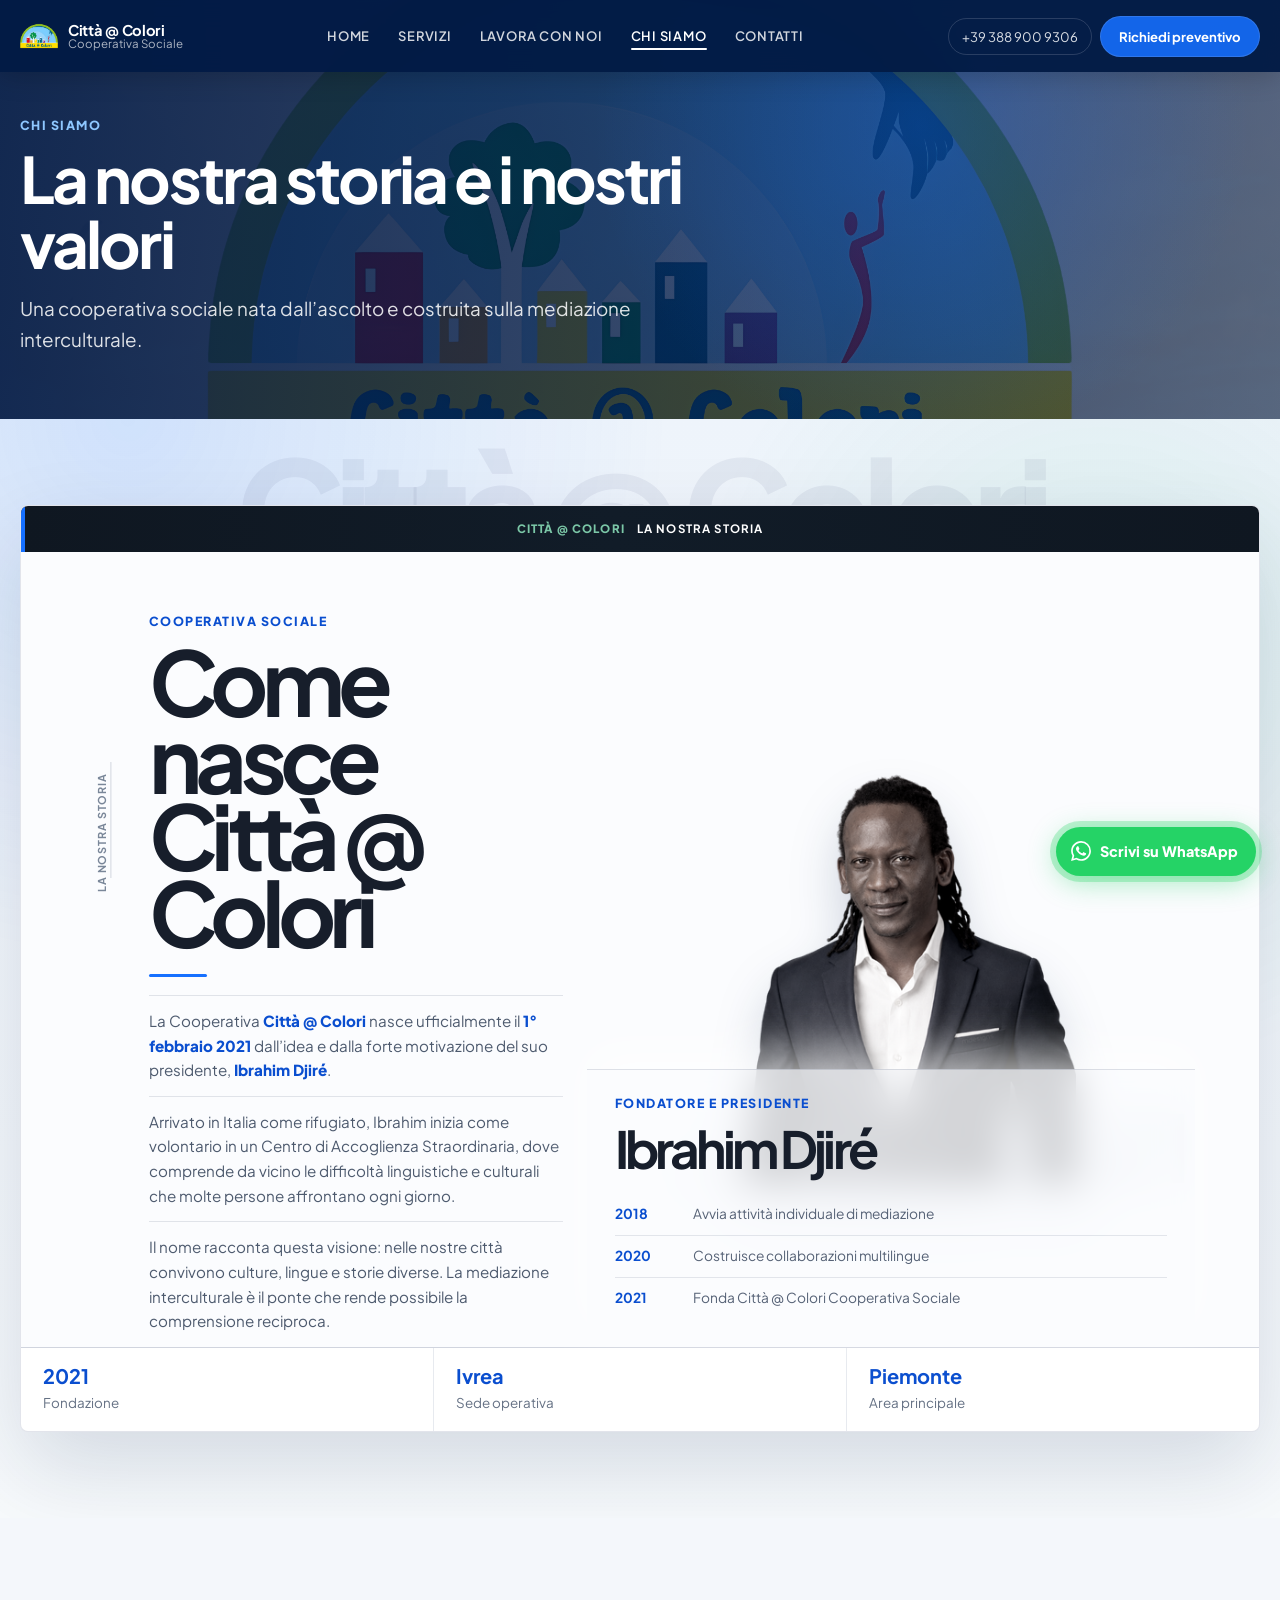
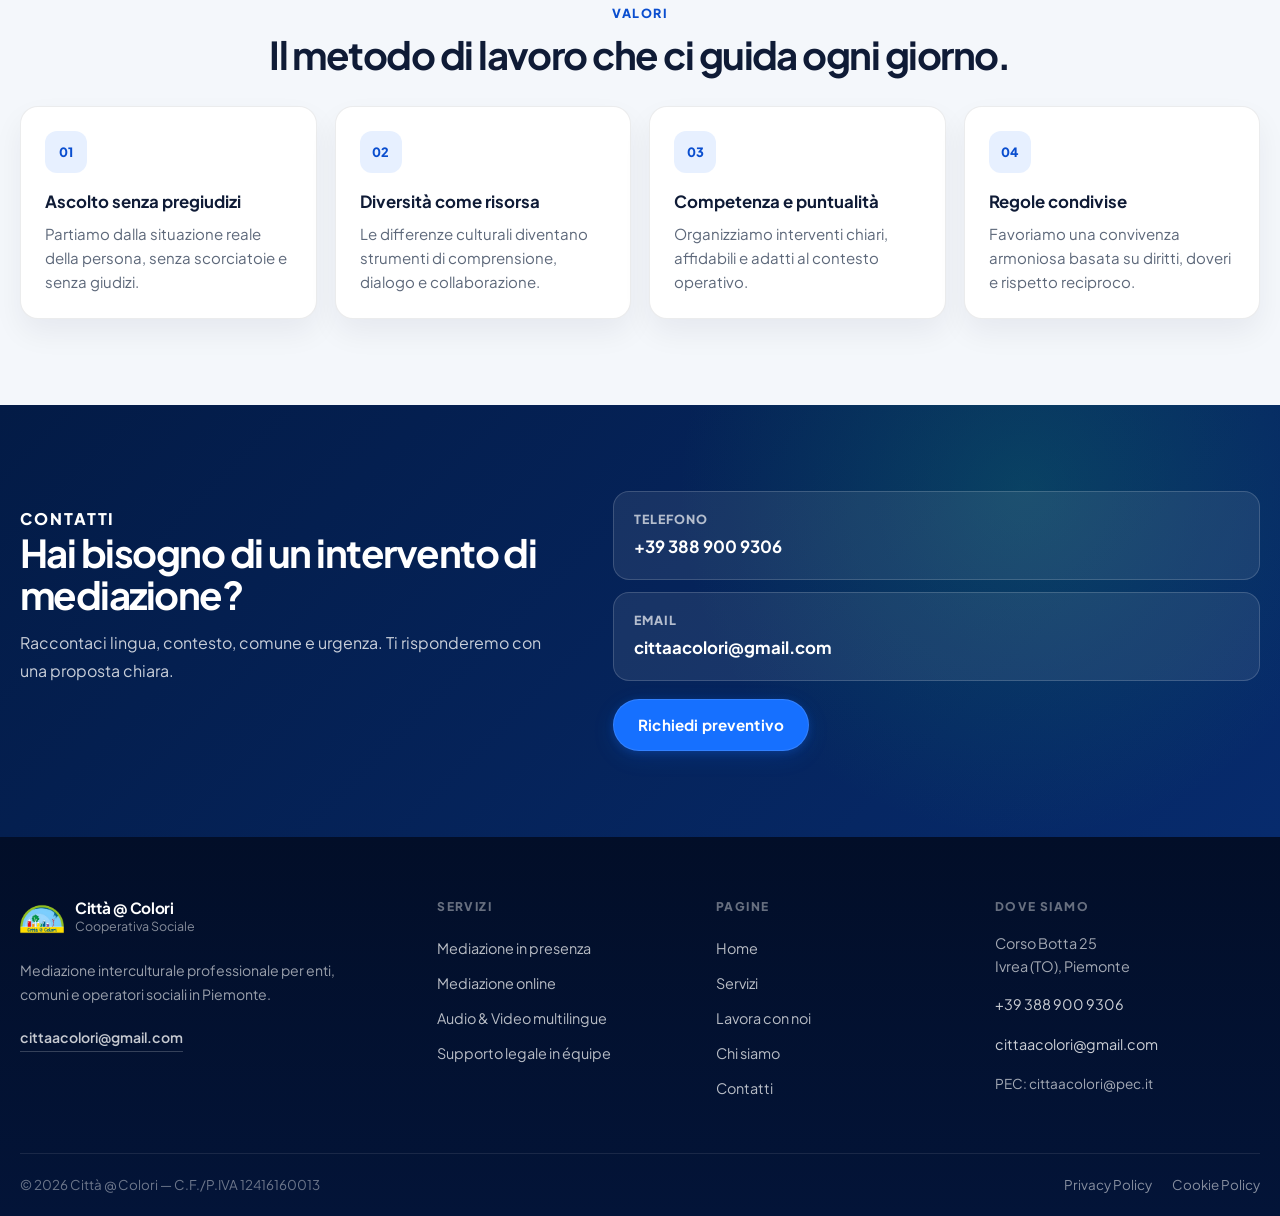
==== chi-siamo.html @ ec25d1a4 "Refactor code structure for improved readability and maintainability" ====
<!doctype html>
<html lang="it">

<head>
  <meta charset="utf-8" />
  <meta name="viewport" content="width=device-width, initial-scale=1" />
  <title>Chi siamo | Città @ Colori Cooperativa Sociale</title>
  <meta name="description" content="Scopri Città @ Colori Cooperativa Sociale: storia, valori, fondatore e mediazione interculturale per enti, operatori e comunità in Piemonte." />
  <link rel="canonical" href="https://cittaacolori.com/chi-siamo.html" />
  <link rel="icon" type="image/jpeg" href="assets/img/logo.jpg" />

  <meta property="og:type" content="website" />
  <meta property="og:url" content="https://cittaacolori.com/chi-siamo.html" />
  <meta property="og:title" content="Chi siamo | Città @ Colori Cooperativa Sociale" />
  <meta property="og:description" content="La storia, i valori e il metodo di Città @ Colori: cooperativa sociale specializzata in mediazione interculturale." />
  <meta property="og:image" content="https://cittaacolori.com/assets/img/hero.jpg" />
  <meta property="og:locale" content="it_IT" />
  <meta property="og:site_name" content="Città @ Colori Cooperativa Sociale" />

  <link rel="stylesheet" href="styles.css" />
  <link rel="stylesheet" href="navbar.css" />

  <script type="application/ld+json">
  {
    "@context": "https://schema.org",
    "@type": "AboutPage",
    "name": "Chi siamo | Città @ Colori Cooperativa Sociale",
    "description": "Storia, valori e contatti di Città @ Colori Cooperativa Sociale",
    "url": "https://cittaacolori.com/chi-siamo.html",
    "mainEntity": {
      "@type": "Organization",
      "name": "Città @ Colori Cooperativa Sociale",
      "foundingDate": "2021-02-01",
      "founder": {"@type": "Person", "name": "Ibrahim Djiré"},
      "description": "Cooperativa sociale specializzata in mediazione interculturale a Ivrea e in Piemonte.",
      "taxID": "12416160013",
      "email": ["cittaacolori@gmail.com", "cittaacolori@pec.it"],
      "telephone": ["+393889009306", "+393278582999"],
      "url": "https://cittaacolori.com/",
      "address": {
        "@type": "PostalAddress",
        "streetAddress": "Corso Botta 25",
        "postalCode": "10015",
        "addressLocality": "Ivrea",
        "addressRegion": "TO",
        "addressCountry": "IT"
      }
    }
  }
  </script>
</head>

<body>
  <div id="scrollProgress" aria-hidden="true"></div>

  <header class="chiHero">
    <div class="chiHero-media" aria-hidden="true"></div>
    <div class="chiHero-overlay" aria-hidden="true"></div>
    <div class="site-shell">
      <div class="chiHero-content">
        <p class="chiKicker">Chi siamo</p>
        <h1>La nostra storia e i nostri valori</h1>
        <p>Una cooperativa sociale nata dall’ascolto e costruita sulla mediazione interculturale.</p>
      </div>
    </div>
  </header>

  <main class="chiMain">
    <section class="chiPortfolioStory" aria-labelledby="story-title">
      <div class="site-shell">
        <div class="chiPortfolioFrame">
          <div class="chiPortfolioTop" aria-hidden="true">
            <span>Città @ Colori</span>
            <strong>La nostra storia</strong>
          </div>

          <div class="chiPortfolioGrid">
            <div class="chiPortfolioCopy">
              <p class="chiVerticalLabel">La nostra storia</p>
              <p class="chiKicker">Cooperativa sociale</p>
              <h2 id="story-title">Come nasce Città @ Colori</h2>
              <div class="chiPortfolioRule"></div>
              <p>
                La Cooperativa <strong>Città @ Colori</strong> nasce ufficialmente il
                <strong>1° febbraio 2021</strong> dall’idea e dalla forte motivazione del suo
                presidente, <strong>Ibrahim Djiré</strong>.
              </p>
              <p>
                Arrivato in Italia come rifugiato, Ibrahim inizia come volontario in un Centro di
                Accoglienza Straordinaria, dove comprende da vicino le difficoltà linguistiche e
                culturali che molte persone affrontano ogni giorno.
              </p>
              <p>
                Il nome racconta questa visione: nelle nostre città convivono culture, lingue e storie
                diverse. La mediazione interculturale è il ponte che rende possibile la comprensione
                reciproca.
              </p>
            </div>

            <div class="chiPortfolioFounder">
              <div class="chiPortfolioPortrait">
                <img src="assets/img/me.png" alt="Ritratto di Ibrahim Djiré, fondatore e presidente di Città @ Colori" loading="lazy" />
                <span aria-hidden="true">2021</span>
              </div>
              <div class="chiPortfolioBio">
                <p class="chiKicker">Fondatore e presidente</p>
                <h3>Ibrahim Djiré</h3>
                <ul aria-label="Tappe principali">
                  <li><strong>2018</strong><span>Avvia attività individuale di mediazione</span></li>
                  <li><strong>2020</strong><span>Costruisce collaborazioni multilingue</span></li>
                  <li><strong>2021</strong><span>Fonda Città @ Colori Cooperativa Sociale</span></li>
                </ul>
              </div>
            </div>
          </div>

          <div class="chiPortfolioStats" aria-label="Dati principali">
            <div><strong>2021</strong><span>Fondazione</span></div>
            <div><strong>Ivrea</strong><span>Sede operativa</span></div>
            <div><strong>Piemonte</strong><span>Area principale</span></div>
          </div>
        </div>
      </div>
    </section>

    <section class="chiSection chiValuesSection" aria-labelledby="values-title">
      <div class="site-shell">
        <div class="chiSectionHead chiSectionHead-center">
          <p class="chiKicker">Valori</p>
          <h2 id="values-title">Il metodo di lavoro che ci guida ogni giorno.</h2>
        </div>

        <div class="chiValuesGrid">
          <article class="chiValueCard">
            <span class="chiValueIcon" aria-hidden="true">01</span>
            <h3>Ascolto senza pregiudizi</h3>
            <p>Partiamo dalla situazione reale della persona, senza scorciatoie e senza giudizi.</p>
          </article>
          <article class="chiValueCard">
            <span class="chiValueIcon" aria-hidden="true">02</span>
            <h3>Diversità come risorsa</h3>
            <p>Le differenze culturali diventano strumenti di comprensione, dialogo e collaborazione.</p>
          </article>
          <article class="chiValueCard">
            <span class="chiValueIcon" aria-hidden="true">03</span>
            <h3>Competenza e puntualità</h3>
            <p>Organizziamo interventi chiari, affidabili e adatti al contesto operativo.</p>
          </article>
          <article class="chiValueCard">
            <span class="chiValueIcon" aria-hidden="true">04</span>
            <h3>Regole condivise</h3>
            <p>Favoriamo una convivenza armoniosa basata su diritti, doveri e rispetto reciproco.</p>
          </article>
        </div>
      </div>
    </section>

    <section class="chiSection chiContactSection" aria-labelledby="contact-title">
      <div class="site-shell">
        <div class="chiContactGrid">
          <div>
            <p class="chiKicker">Contatti</p>
            <h2 id="contact-title">Hai bisogno di un intervento di mediazione?</h2>
            <p>Raccontaci lingua, contesto, comune e urgenza. Ti risponderemo con una proposta chiara.</p>
          </div>
          <div class="chiContactCards">
            <a href="tel:+393889009306" class="chiContactCard">
              <span>Telefono</span>
              <strong>+39 388 900 9306</strong>
            </a>
            <a href="mailto:cittaacolori@gmail.com" class="chiContactCard">
              <span>Email</span>
              <strong>cittaacolori@gmail.com</strong>
            </a>
            <a href="contatti.html" class="btnBlue chiContactCta">Richiedi preventivo</a>
          </div>
        </div>
      </div>
    </section>
  </main>

  <div class="waFloat">
    <div class="waFloat-ring" aria-hidden="true"></div>
    <a class="waFloat-btn" target="_blank" rel="noopener"
      href="https://wa.me/393889009306?text=Ciao%20Citt%C3%A0%20%40%20Colori%2C%20vorrei%20un%20preventivo."
      aria-label="Contattaci su WhatsApp">
      <svg viewBox="0 0 24 24" xmlns="http://www.w3.org/2000/svg" aria-hidden="true"><path d="M17.472 14.382c-.297-.149-1.758-.867-2.03-.967-.273-.099-.471-.148-.67.15-.197.297-.767.966-.94 1.164-.173.199-.347.223-.644.075-.297-.15-1.255-.463-2.39-1.475-.883-.788-1.48-1.761-1.653-2.059-.173-.297-.018-.458.13-.606.134-.133.298-.347.446-.52.149-.174.198-.298.298-.497.099-.198.05-.371-.025-.52-.075-.149-.669-1.612-.916-2.207-.242-.579-.487-.5-.669-.51-.173-.008-.371-.01-.57-.01-.198 0-.52.074-.792.372-.272.297-1.04 1.016-1.04 2.479 0 1.462 1.065 2.875 1.213 3.074.149.198 2.096 3.2 5.077 4.487.709.306 1.262.489 1.694.625.712.227 1.36.195 1.871.118.571-.085 1.758-.719 2.006-1.413.248-.694.248-1.289.173-1.413-.074-.124-.272-.198-.57-.347m-5.421 7.403h-.004a9.87 9.87 0 01-5.031-1.378l-.361-.214-3.741.982.998-3.648-.235-.374a9.86 9.86 0 01-1.51-5.26c.001-5.45 4.436-9.884 9.888-9.884 2.64 0 5.122 1.03 6.988 2.898a9.825 9.825 0 012.893 6.994c-.003 5.45-4.437 9.884-9.885 9.884m8.413-18.297A11.815 11.815 0 0012.05 0C5.495 0 .16 5.335.157 11.892c0 2.096.547 4.142 1.588 5.945L.057 24l6.305-1.654a11.882 11.882 0 005.683 1.448h.005c6.554 0 11.89-5.335 11.893-11.893a11.821 11.821 0 00-3.48-8.413z"/></svg>
      <span>Scrivi su WhatsApp</span>
    </a>
  </div>

  <footer class="siteFooter">
    <div class="site-shell">
      <div class="footerTop">
        <div class="ftCol-brand">
          <a class="ftLogo" href="index.html">
            <img src="assets/img/logo.jpg" alt="Logo Città @ Colori Cooperativa Sociale">
            <div class="ftLogo-text"><strong>Città @ Colori</strong><span>Cooperativa Sociale</span></div>
          </a>
          <p class="ftDesc">Mediazione interculturale professionale per enti, comuni e operatori sociali in Piemonte.</p>
          <a class="ftEmailLink" href="mailto:cittaacolori@gmail.com">cittaacolori@gmail.com</a>
        </div>
        <div>
          <p class="ftTitle">Servizi</p>
          <nav class="ftNav">
            <a href="servizi.html#presenza">Mediazione in presenza</a>
            <a href="servizi.html#online">Mediazione online</a>
            <a href="servizi.html#media">Audio &amp; Video multilingue</a>
            <a href="servizi.html#equipe">Supporto legale in équipe</a>
          </nav>
        </div>
        <div>
          <p class="ftTitle">Pagine</p>
          <nav class="ftNav">
            <a href="index.html">Home</a>
            <a href="servizi.html">Servizi</a>
            <a href="lavora-con-noi.html">Lavora con noi</a>
            <a href="chi-siamo.html">Chi siamo</a>
            <a href="contatti.html">Contatti</a>
          </nav>
        </div>
        <div>
          <p class="ftTitle">Dove siamo</p>
          <address class="ftAddress">
            <div class="ftAddressLine"><span>Corso Botta 25<br>Ivrea (TO), Piemonte</span></div>
            <div class="ftAddressLine"><a href="tel:+393889009306">+39 388 900 9306</a></div>
            <div class="ftAddressLine"><a href="mailto:cittaacolori@gmail.com">cittaacolori@gmail.com</a></div>
            <div class="ftAddressLine"><a href="mailto:cittaacolori@pec.it" class="ftPecLink">PEC: cittaacolori@pec.it</a></div>
          </address>
        </div>
      </div>
      <div class="footerDivider"></div>
      <div class="footerBottom2">
        <span>© <span id="yearChi"></span> Città @ Colori — C.F./P.IVA 12416160013</span>
        <div class="ftBottomLinks"><a href="privacy.html">Privacy Policy</a><a href="cookie.html">Cookie Policy</a></div>
      </div>
    </div>
  </footer>

  <script src="navbar.js"></script>
  <script src="app.js" defer></script>
  <script>
    document.getElementById('yearChi').textContent = new Date().getFullYear();
  </script>
</body>

</html>
---- styles.css ----
/* Google Font — Plus Jakarta Sans */
@import url('https://fonts.googleapis.com/css2?family=Plus+Jakarta+Sans:ital,wght@0,400;0,500;0,600;0,700;0,800;1,400&display=swap');
@import url('https://fonts.googleapis.com/css2?family=Sora:wght@400;500;600;700;800&display=swap');
@import url('https://fonts.googleapis.com/css2?family=Museo+Moderno:wght@700&display=swap');

/* ==========================
   Città @ Colori — Corporate Blue Style
   (index / servizi / contatti)
   ========================== */

*{box-sizing:border-box}
html,body{height:100%}
body{
  margin:0;
  font-family: 'Plus Jakarta Sans', Inter, ui-sans-serif, system-ui, -apple-system, "Segoe UI", Roboto, Helvetica, Arial, sans-serif;
  -webkit-font-smoothing:antialiased;
  -moz-osx-font-smoothing:grayscale;
  color:#1a2340;
  background:#f3f6fb;
  line-height:1.6;
}
img{display:block;max-width:100%}
a{text-decoration:none;color:inherit}

:root{
  --blue-900:#031b46;
  --blue-800:#072b6d;
  --blue-700:#0a4ecf;
  --blue-600:#1670ff;
  --line:rgba(255,255,255,.14);
  --line-dark:rgba(10,18,34,.08);
  --text-soft:rgba(255,255,255,.78);
  --muted:#5d687a;
  --card:#ffffff;
  --shadow:0 20px 50px rgba(8,25,56,.14);
  --radius:18px;
}

.site-shell{
  width:min(1240px, calc(100% - 36px));
  margin:0 auto;
}

/* ==========================
   Hero / Header
   ========================== */
.heroTop{
  position:relative;
  min-height:520px;
  color:#fff;
  background:
    linear-gradient(120deg, rgba(2, 75, 231, 0.151), rgba(3,26,79,.80)),
    url("assets/img/hero1.svg") center/cover no-repeat;
  overflow:hidden;
  padding-top:72px; /* reserve space for fixed navbar */
}
.heroTop-small{
  min-height:340px;
}

.heroTop-overlay{
  position:absolute;
  inset:0;
  background:
    radial-gradient(900px 400px at 10% 10%, rgba(22,112,255,.20), transparent 60%),
    linear-gradient(180deg, rgba(0,0,0,.14), rgba(0,0,0,.34));
  pointer-events:none;
}

.heroBrandUnderlay{
  position:absolute;
  bottom:-0.04em;
  left:50%;
  transform:translateX(-50%);
  z-index:1;
  white-space:nowrap;
  font-family:'Museo Moderno', sans-serif;
  font-weight:700;
  font-size:clamp(4rem, 11vw, 10.5rem);
  color:rgba(255,255,255,.13);
  letter-spacing:.02em;
  line-height:1;
  pointer-events:none;
  user-select:none;
  text-shadow:0 2px 24px rgba(0,0,0,.18), 0 0 60px rgba(22,112,255,.22);
}

.topline,
.mainNav,
.heroCenter{
  position:relative;
  z-index:2;
}

.topline{
  display:flex;
  align-items:center;
  justify-content:space-between;
  gap:12px;
  padding:16px 0 10px;
}

.brandline{
  display:flex;
  align-items:center;
  gap:10px;
}
.brandLogo{
  flex:0 0 auto;
  display:inline-flex;
  align-items:center;
}
.brandLogo img{
  height:40px;
  width:auto;
  display:block;
}

.brandText{
  display:flex;
  flex-direction:column;
  line-height:1.05;
}
.brandText strong{
  font-size:.95rem;
  letter-spacing:-.02em;
}
.brandText span{
  color:var(--text-soft);
  font-size:.78rem;
}

.topline-right{
  display:flex;
  align-items:center;
  gap:10px;
  flex-wrap:wrap;
}
.topline-right a{
  color:rgba(255,255,255,.92);
  font-size:.84rem;
  padding:7px 10px;
  border-radius:999px;
  border:1px solid rgba(255,255,255,.12);
  background:rgba(255,255,255,.04);
}
.topline-right a:hover{
  background:rgba(255,255,255,.08);
}

.mainNav{
  display:flex;
  align-items:center;
  gap:8px;
  padding:8px 0 0;
  border-top:1px solid rgba(255,255,255,.10);
  flex-wrap: wrap;
}
.mainNav a{
  padding:10px 14px;
  border-radius:4px;
  color:rgba(255,255,255,.80);
  font-weight:600;
  font-size:.86rem;
  text-transform:uppercase;
  letter-spacing:.04em;
  white-space: nowrap;
}
.mainNav a:hover{
  color:#fff;
  background:rgba(255,255,255,.06);
}
.mainNav a.active{
  color:#fff;
  border-bottom:2px solid #fff;
}

.heroCenter{
  text-align:center;
  padding:48px 0 92px; /* top reduced: heroTop already has 72px padding-top for navbar */
}
.heroCenter-small{
  padding:28px 0 54px;
}
.eyebrow{
  margin:0 0 10px;
  font-size:.78rem;
  letter-spacing:.18em;
  text-transform:uppercase;
  color:rgba(255,255,255,.78);
}
.heroCenter h1{
  margin:0;
  font-size:clamp(2rem,4.5vw,3.4rem);
  line-height:1.05;
  letter-spacing:-.03em;
  font-weight:850;
}
.heroSub{
  margin:12px auto 0;
  max-width:70ch;
  color:rgba(255,255,255,.84);
  line-height:1.5;
  font-size:.98rem;
}
.heroBtns{
  margin-top:18px;
  display:flex;
  justify-content:center;
  gap:10px;
  flex-wrap:wrap;
}

.btnWhite,
.btnGhost,
.btnBlue{
  display:inline-flex;
  align-items:center;
  justify-content:center;
  margin-top: 10px;
  border-radius:999px;
  padding:11px 16px;
  font-weight:800;
  font-size:.92rem;
  transition:.18s ease;
  border:1px solid transparent;
  cursor:pointer;
}
.btnWhite{
  background:#fff;
  color:#09214f;
}
.btnWhite:hover{ transform:translateY(-1px); }

.btnGhost{
  background:rgba(255,255,255,.06);
  border-color:rgba(255,255,255,.16);
  color:#fff;
}
.btnGhost:hover{
  background:rgba(255,255,255,.10);
  transform:translateY(-1px);
}

.btnBlue{
  background:var(--blue-600);
  color:#fff;
  border:1px solid rgba(255,255,255,.12);
}
.btnBlue:hover{
  background:#0f63ea;
  transform:translateY(-1px);
}

/* ==========================
   Floating service tabs
   ========================== */
.floatingServicesWrap{
  margin-top:-42px;
  position:relative;
  z-index:5;
}
.floatingServices{
  background:#fff;
  border-radius:18px;
  box-shadow:var(--shadow);
  display:grid;
  grid-template-columns:repeat(4,1fr);
  overflow:hidden;
  border:1px solid var(--line-dark);
}
.fsItem{
  padding:20px 14px;
  display:flex;
  flex-direction:column;
  gap:6px;
  align-items:center;
  justify-content:center;
  text-align:center;
  border-right:1px solid rgba(10,18,34,.06);
  min-height:96px;
  transition:background .22s ease;
}
.fsItem:last-child{border-right:none}
.fsItem .fsIcon{
  width:40px;
  height:40px;
  display:inline-flex;
  align-items:center;
  justify-content:center;
  perspective:180px;
}
.fsIconImg{
  width:100%;
  height:100%;
  object-fit:contain;
  transition:transform .75s cubic-bezier(.34,1.2,.64,1);
}
.fsItem strong{
  font-size:.86rem;
  font-weight:700;
  color:#0f1b36;
  display:block;
  transition:transform .26s cubic-bezier(.34,1.56,.64,1), color .22s ease;
}
.fsItem small{
  color:var(--muted);
  font-size:.76rem;
  display:block;
  transition:transform .26s cubic-bezier(.34,1.56,.64,1), color .22s ease;
}
.fsItem:hover{
  background:#f0f6ff;
}
.fsItem:hover .fsIconImg{
  transform:rotateY(360deg);
}
.fsItem:hover strong{
  transform:translateY(-3px);
  color:#1670ff;
}
.fsItem:hover small{
  transform:translateY(-2px);
  color:#5593ff;
}

/* --- Sequential call animation (home page icons) --- */
/* Timeline inside a 5.5 s cycle (linear global, per-step easing via anim-timing-fn):
   up:   icon 1→2→3→4 staggered every 4 %  (~0.22 s)
   hold: all icons stay up
   down: icon 4→3→2→1 staggered every 4 %  (reverse)
   rest: ~48 % of cycle before repeat        */
@keyframes fsFloat1{
  0%   {transform:translateY(0)}
  5%   {transform:translateY(0);animation-timing-function:cubic-bezier(.25,.8,.35,1.05)}
  12%  {transform:translateY(-7px)}
  45%  {transform:translateY(-7px);animation-timing-function:cubic-bezier(.65,0,.35,1)}
  52%  {transform:translateY(0)}
  100% {transform:translateY(0)}
}
@keyframes fsFloat2{
  0%   {transform:translateY(0)}
  9%   {transform:translateY(0);animation-timing-function:cubic-bezier(.25,.8,.35,1.05)}
  16%  {transform:translateY(-7px)}
  41%  {transform:translateY(-7px);animation-timing-function:cubic-bezier(.65,0,.35,1)}
  48%  {transform:translateY(0)}
  100% {transform:translateY(0)}
}
@keyframes fsFloat3{
  0%   {transform:translateY(0)}
  13%  {transform:translateY(0);animation-timing-function:cubic-bezier(.25,.8,.35,1.05)}
  20%  {transform:translateY(-7px)}
  37%  {transform:translateY(-7px);animation-timing-function:cubic-bezier(.65,0,.35,1)}
  44%  {transform:translateY(0)}
  100% {transform:translateY(0)}
}
@keyframes fsFloat4{
  0%   {transform:translateY(0)}
  17%  {transform:translateY(0);animation-timing-function:cubic-bezier(.25,.8,.35,1.05)}
  24%  {transform:translateY(-7px)}
  33%  {transform:translateY(-7px);animation-timing-function:cubic-bezier(.65,0,.35,1)}
  40%  {transform:translateY(0)}
  100% {transform:translateY(0)}
}
.floatingServicesWrap .fsItem:nth-child(1) .fsIcon{animation:fsFloat1 5.5s linear 2s infinite}
.floatingServicesWrap .fsItem:nth-child(2) .fsIcon{animation:fsFloat2 5.5s linear 2s infinite}
.floatingServicesWrap .fsItem:nth-child(3) .fsIcon{animation:fsFloat3 5.5s linear 2s infinite}
.floatingServicesWrap .fsItem:nth-child(4) .fsIcon{animation:fsFloat4 5.5s linear 2s infinite}
/* pause call animation while user is hovering that tab */
.floatingServicesWrap .fsItem:hover .fsIcon{animation-play-state:paused}

/* ==========================
   Sections
   ========================== */
.section{
  padding:62px 0;
}
.section-light{ background:#fff; }
.section-soft{ background:#eef2f8; }
.section-dark{
  background:
    radial-gradient(700px 320px at 85% 50%, rgba(255,255,255,.05), transparent 70%),
    linear-gradient(180deg, #03235f, #031c4e);
  color:#fff;
}

.sectionHead h2{
  margin:0;
  font-size:clamp(1.5rem,2.4vw,2.1rem);
  line-height:1.1;
  letter-spacing:-.03em;
}
.sectionHead.center{
  text-align:center;
}
.sectionEyebrow{
  margin:0 0 8px;
  color:#1e5fd1;
  font-size:.82rem;
  font-weight:800;
  letter-spacing:.08em;
  text-transform:uppercase;
}

/* ==========================
   Why Choose Us
   ========================== */
.whyGrid{
  display:grid;
  grid-template-columns: .95fr 1.05fr;
  gap:26px;
  align-items:center;
  margin-top:22px;
}
.whyImageCard{
  background:#fff;
  border-radius:10px;
  padding:10px;
  box-shadow:var(--shadow);
  border:1px solid var(--line-dark);
}
.whyImageCard img{
  border-radius:6px;
  width:100%;
  height:320px;
  object-fit:cover;
}
.whyText p{
  margin:0 0 12px;
  color:#4d5a70;
  line-height:1.55;
}
.whyPoints{
  display:grid;
  grid-template-columns:1fr;
  gap:10px;
  margin-top:8px;
}
.whyPoint{
  border:1px solid var(--line-dark);
  background:#fbfcff;
  border-radius:10px;
  padding:10px 12px;
}
.whyPoint strong{
  display:block;
  color:#10203b;
}
.whyPoint span{
  color:#5c677a;
  font-size:.9rem;
}

/* ==========================
   Feature Row
   ========================== */
.featureRow{
  display:grid;
  grid-template-columns:1.1fr .95fr .95fr;
  gap:14px;
  align-items:stretch;
}
.featureLead{
  background:#fff;
  border-radius:12px;
  border:1px solid var(--line-dark);
  box-shadow:var(--shadow);
  padding:18px;
}
.featureLead h3{
  margin:0 0 10px;
  font-size:1.35rem;
  letter-spacing:-.03em;
}
.featureLead p{
  margin:0 0 12px;
  color:#58667d;
  line-height:1.5;
}

.miniFeature{
  background:#fff;
  border-radius:12px;
  border:1px solid var(--line-dark);
  box-shadow:var(--shadow);
  overflow:hidden;
  display:flex;
  flex-direction:column;
}
.miniFeature img{
  height:170px;
  width:100%;
  object-fit:cover;
}
.miniFeature div{
  padding:12px;
}
.miniFeature strong{
  display:block;
  color:#10203b;
}
.miniFeature span{
  color:#607089;
  font-size:.9rem;
}
.miniFeature:hover img{
  transform:scale(1.03);
  transition:transform .22s ease;
}

/* ==========================
   Dark Services
   ========================== */
.darkHead{
  text-align:center;
  margin-bottom:20px;
}
.darkHead h2{
  margin:0;
  font-size:clamp(1.5rem,2.6vw,2.2rem);
  letter-spacing:-.03em;
}
.darkHead p{
  margin:8px auto 0;
  color:rgba(255,255,255,.75);
  max-width:64ch;
}

.darkServiceGrid{
  display:grid;
  grid-template-columns:repeat(3,1fr);
  gap:14px;
}
.darkServiceCard{
  border:1px solid rgba(255,255,255,.14);
  background:rgba(255,255,255,.03);
  border-radius:10px;
  padding:14px;
  min-height:150px;
}
.darkServiceCard.active{
  background:rgba(22,112,255,.18);
  border-color:rgba(68,151,255,.45);
}
.dIcon{
  display:inline-flex;
  width:34px;
  height:34px;
  align-items:center;
  justify-content:center;
  border-radius:8px;
  background:rgba(255,255,255,.07);
  margin-bottom:8px;
}
.darkServiceCard h4{
  margin:0 0 6px;
  font-size:1rem;
  letter-spacing:-.02em;
}
.darkServiceCard p{
  margin:0;
  color:rgba(255,255,255,.74);
  line-height:1.45;
  font-size:.92rem;
}

/* ==========================
   Footer Corporate
   ========================== */
.footerCorporate{
  margin-top:0;
  background:#02153a;
  color:#fff;
}
.footerCorporate-grid{
  display:grid;
  grid-template-columns:1.3fr .9fr .9fr .9fr;
  gap:20px;
  padding:44px 0 30px;
}
.fcol h4{
  margin:0 0 12px;
  font-size:.95rem;
}
.fcol a{
  display:block;
  color:rgba(255,255,255,.78);
  padding:6px 0;
  font-size:.92rem;
}
.fcol a:hover{ color:#fff; text-decoration:underline; }
.fcol p{
  margin:10px 0 0;
  color:rgba(255,255,255,.74);
  line-height:1.5;
}
.fmuted{
  display:block;
  color:rgba(255,255,255,.62);
  margin-top:8px;
  font-size:.9rem;
}
.footerBrand .brandLogo{
  width:72px;height:72px;
}
.footerBtn{
  margin-top:4px;
  width:max-content;
}

.footerBottom{
  border-top:1px solid rgba(255,255,255,.10);
}
.footerBottom-inner{
  min-height:54px;
  display:flex;
  align-items:center;
  justify-content:space-between;
  gap:12px;
  color:rgba(255,255,255,.68);
  font-size:.9rem;
}
.footerBottom-links{
  display:flex;
  gap:14px;
}
.footerBottom-links a{
  color:rgba(255,255,255,.74);
}
.footerBottom-links a:hover{ color:#fff; }

/* ==========================
   Servizi page visual cards
   ========================== */
.servicePageTop{
  margin-top:26px;
  margin-bottom:34px;
}
.serviceCardsGrid{
  display:grid;
  grid-template-columns:1fr 1fr;
  gap:16px;
}

.serviceCardVisual{
  background:#fff;
  border:1px solid var(--line-dark);
  border-radius:14px;
  overflow:hidden;
  box-shadow:var(--shadow);
  display:flex;
  flex-direction:column;
}
.serviceCardVisual-wide{
  grid-column:1 / -1;
  display:grid;
  grid-template-columns: .95fr 1.05fr;
}

.serviceCardVisual-img{
  position:relative;
  min-height:220px;
}
.serviceCardVisual-img img{
  width:100%;
  height:100%;
  object-fit:cover;
}
.badge{
  position:absolute;
  top:12px;
  left:12px;
  background:rgba(3,27,70,.78);
  color:#fff;
  border:1px solid rgba(255,255,255,.15);
  padding:7px 10px;
  border-radius:999px;
  font-size:.8rem;
  font-weight:700;
}
.serviceCardVisual-body{
  padding:16px;
}
.serviceCardVisual-body h2{
  margin:0 0 8px;
  font-size:1.2rem;
  letter-spacing:-.02em;
}
.serviceCardVisual-body p{
  margin:0 0 10px;
  color:#5a687f;
  line-height:1.5;
}
.serviceCardVisual-body ul{
  margin:0;
  padding-left:18px;
  color:#56647b;
}
.serviceCardVisual-body li{ margin:5px 0; }

.priceBox{
  margin:10px 0 12px;
  padding:10px 12px;
  border-radius:10px;
  background:#eef4ff;
  border:1px solid rgba(22,112,255,.15);
  color:#17376f;
}

/* ==========================
   Contatti page
   ========================== */
.contactLayout{
  display:grid;
  grid-template-columns:1.15fr .85fr;
  gap:16px;
  margin:26px 0 34px;
}
.contactCard{
  background:#fff;
  border:1px solid var(--line-dark);
  border-radius:14px;
  box-shadow:var(--shadow);
  padding:18px;
}
.contactHead h2{
  margin:0 0 6px;
  font-size:1.2rem;
  letter-spacing:-.02em;
}
.contactHead p{
  margin:0 0 14px;
  color:#5a687f;
  line-height:1.45;
}

.waForm{
  display:grid;
  gap:12px;
  
}
.waForm label{
  display:grid;
  gap:7px;
}
.waForm label span{
  font-weight:700;
  color:#23344f;
  font-size:.92rem;
}
.waRow{
  display:grid;
  grid-template-columns:1fr 1fr;
  gap:12px;
}
.waForm input,
.waForm select,
.waForm textarea{
  width:100%;
  border:1px solid rgba(12,25,52,.10);
  border-radius:10px;
  background:#fff;
  padding:12px 12px;
  outline:none;
  font:inherit;
  color:#10203b;
}
.waForm input:focus,
.waForm select:focus,
.waForm textarea:focus{
  border-color:rgba(22,112,255,.30);
  box-shadow:0 0 0 4px rgba(22,112,255,.10);
}
.waActions{
  display:flex;
  align-items:center;
  justify-content:space-between;
  gap:12px;
  flex-wrap:wrap;
}
.waActions small{
  color:#607089;
}

.contactSide{
  display:flex;
  flex-direction:column;
  gap:14px;
}
.sideBox{
  background:#fff;
  border:1px solid var(--line-dark);
  border-radius:14px;
  box-shadow:var(--shadow);
  padding:14px;
}
.sideBox1{
  
  border-radius:14px;
  box-shadow:var(--shadow);
  
}
.sideBox h3{
  margin:0 0 10px;
  font-size:1rem;
  letter-spacing:-.02em;
}
.sideBox p{
  margin:6px 0 0;
  color:#5d6c83;
}
.sideLine{
  display:flex;
  justify-content:space-between;
  gap:10px;
  padding:9px 0;
  border-top:1px solid rgba(12,25,52,.06);
}
.sideLine:first-of-type{ border-top:none; padding-top:0; }
.sideLine span{ color:#607089; }
.sideLine strong{ color:#10203b; }

.sideBox.dark{
  background:linear-gradient(180deg, #08265f, #041a43);
  color:#fff;
  border-color:rgba(255,255,255,.10);
}
.sideBox.dark p{ color:rgba(255,255,255,.74); }
.bigPrice{
  font-size:1.55rem;
  font-weight:900;
  letter-spacing:-.03em;
  margin:4px 0 2px;
}

/* ==========================
   Responsive
   ========================== */
@media (max-width: 1100px){
  .featureRow{
    grid-template-columns:1fr;
  }
  .darkServiceGrid{
    grid-template-columns:1fr 1fr;
  }
  .contactLayout{
    grid-template-columns:1fr;
  }
}

@media (max-width: 900px){
  .floatingServices{
    grid-template-columns:1fr 1fr;
  }
  /* row dividers for 2-column layout */
  .fsItem:nth-child(1),
  .fsItem:nth-child(2){
    border-bottom:1px solid rgba(10,18,34,.06);
  }
  .fsItem:nth-child(2){border-right:none}
  .whyGrid{
    grid-template-columns:1fr;
  }
  .serviceCardsGrid{
    grid-template-columns:1fr;
  }
  .serviceCardVisual-wide{
    grid-column:auto;
    grid-template-columns:1fr;
  }
  .footerCorporate-grid{
    grid-template-columns:1fr 1fr;
  }
  .waRow{
    grid-template-columns:1fr;
  }
}

@media (max-width: 640px){
  .site-shell{
    width:min(1240px, calc(100% - 22px));
  }
  .heroTop{
    padding-top:60px; /* mobile navbar height */
  }
  .heroCenter{
    padding:32px 0 76px;
  }
  .heroTop-small .heroCenter{
    padding:20px 0 42px;
  }
  .floatingServices{
    grid-template-columns:1fr;
  }
  /* single-column: bottom dividers only */
  .fsItem{border-right:none;border-bottom:1px solid rgba(10,18,34,.06)}
  .fsItem:last-child{border-bottom:none}
  .darkServiceGrid{
    grid-template-columns:1fr;
  }
  .footerCorporate-grid{
    grid-template-columns:1fr;
  }
  .footerBottom-inner{
    flex-direction:column;
    align-items:flex-start;
    padding:10px 0;
  }
}

/* ==========================
   Preventivo card con bg image + glass effect
   ========================== */
.serviceQuoteSection{
  margin: 14px 0 36px;
}

.quoteHeroCard{
  position: relative;
  min-height: 360px;
  border-radius: 18px;
  overflow: hidden;
  border: 1px solid rgba(255,255,255,.10);
  box-shadow: 0 24px 60px rgba(8,25,56,.16);
  background: #0a1f4a;
}

.quoteHeroBg{
  position: absolute;
  inset: 0;
  width: 100%;
  height: 100%;
  object-fit: cover;
  object-position: center;
}

.quoteHeroOverlay{
  position: absolute;
  inset: 0;
  background:
    linear-gradient(115deg, rgba(3,27,70,.78) 0%, rgba(3,27,70,.52) 45%, rgba(3,27,70,.28) 100%),
    radial-gradient(700px 260px at 15% 20%, rgba(22,112,255,.24), transparent 70%);
}

/* Glass panel sopra l'immagine */
.quoteHeroGlass{
  position: relative;
  z-index: 2;
  width: min(620px, calc(100% - 28px));
  margin: 18px;
  margin-top: 50px;
  padding: 18px;
  border-radius: 16px;

  background: rgba(255,255,255,.10);
  border: 1px solid rgba(255,255,255,.18);

  backdrop-filter: blur(10px);
  -webkit-backdrop-filter: blur(10px);

  box-shadow:
    inset 0 1px 0 rgba(255,255,255,.18),
    0 16px 40px rgba(0,0,0,.22);

  color: #fff;
}

.quoteHeroKicker{
  margin: 0 0 8px;
  font-size: .82rem;
  font-weight: 800;
  letter-spacing: .08em;
  text-transform: uppercase;
  color: rgba(255,255,255,.86);
}

.quoteHeroGlass h2{
  margin: 0 0 10px;
  font-size: clamp(1.35rem, 2.4vw, 2rem);
  line-height: 1.08;
  letter-spacing: -.03em;
  color: #fff;
}

.quoteHeroGlass p{
  margin: 0;
  color: rgba(255,255,255,.84);
  line-height: 1.5;
}
.quoteHeroGlass p strong{
  color:#fff;
}

/* Meta pill */
.quoteHeroMeta{
  margin: 14px 0 14px;
  display: flex;
  flex-wrap: wrap;
  gap: 8px;
}
.quoteHeroMeta span{
  display:inline-flex;
  align-items:center;
  justify-content:center;
  padding: 8px 10px;
  border-radius: 999px;
  background: rgba(255,255,255,.10);
  border: 1px solid rgba(255,255,255,.16);
  color: rgba(255,255,255,.92);
  font-size: .84rem;
  font-weight: 700;
}

/* Buttons */
.quoteHeroActions{
  display:flex;
  gap:10px;
  flex-wrap: wrap;
}

/* bottone vetro chiaro */
.btnGlassLight{
  display:inline-flex;
  align-items:center;
  justify-content:center;
  border-radius:999px;
  padding:11px 16px;
  font-weight:800;
  font-size:.92rem;
  border:1px solid rgba(255,255,255,.22);
  background: rgba(255,255,255,.10);
  color:#fff;
  transition:.18s ease;
}
.btnGlassLight:hover{
  background: rgba(255,255,255,.16);
  transform: translateY(-1px);
}

/* Layout mobile */
@media (max-width: 700px){
  .quoteHeroCard{
    min-height: 420px;
  }

  .quoteHeroGlass{
    width: calc(100% - 20px);
    margin: 10px;
    padding: 14px;
  }

  .quoteHeroGlass h2{
    font-size: 1.35rem;
  }
}

/* ==========================
   Bottone email (predefinito)
   ========================== */
.btnEmail{
  display:inline-flex;
  align-items:center;
  justify-content:center;
  padding:11px 16px;
  border-radius:999px;
  border:1px solid rgba(255,255,255,.28);
  background: rgba(255,255,255,.18);
  color:#fff;
  font-weight:800;
  font-size:.92rem;
  line-height:1;
  text-decoration:none;
  white-space:nowrap;
  transition: background .18s ease, transform .18s ease;
}
.btnEmail:hover{
  background: rgba(255,255,255,.24);
  transform: translateY(-1px);
}

/* Versione bottone email su sfondo chiaro (pagina contatti semplice) */
.contactOnlyButtons .btnEmail{
  border:1px solid rgba(10,18,34,.12);
  background:#eef3fb;
  color:#0f1b36;
}
.contactOnlyButtons .btnEmail:hover{
  background:#e6edf9;
}

/* Se vuoi anche il bottone vetro chiaro leggibile su sfondo chiaro */
.contactOnlyButtons .btnGlassLight{
  border:1px solid rgba(10,18,34,.12);
  background:#f4f7fc;
  color:#0f1b36;
}
.contactOnlyButtons .btnGlassLight:hover{
  background:#eaf0fb;
}

/* ==========================
   Contatti: solo bottoni
   ========================== */
.contactOnlyButtons{
  margin: 26px 0 34px;
}

.contactOnlyCard{
  background:#fff;
  border:1px solid rgba(10,18,34,.08);
  border-radius:16px;
  box-shadow:0 20px 50px rgba(8,25,56,.10);
  padding:22px;
}

.contactOnlyCard h2{
  margin:0 0 10px;
  font-size: clamp(1.4rem, 2.2vw, 2rem);
  line-height:1.08;
  letter-spacing:-.03em;
  color:#0f1b36;
}

.contactOnlyCard p{
  margin:0;
  color:#5a687f;
  line-height:1.55;
  max-width: 70ch;
}

.contactOnlyButtonsRow{
  margin-top:16px;
  display:flex;
  gap:10px;
  flex-wrap:wrap;
  align-items:center;
}

.contactQuickInfo{
  margin-top:16px;
  display:grid;
  gap:8px;
  padding-top:14px;
  border-top:1px solid rgba(10,18,34,.08);
  color:#5a687f;
}
.contactQuickInfo a{
  color:#0f1b36;
  font-weight:600;
}
.contactQuickInfo a:hover{
  text-decoration:underline;
}

/* Mobile */
@media (max-width: 700px){
  .contactOnlyCard{
    padding:16px;
  }

  .contactOnlyButtonsRow{
    flex-direction:column;
    align-items:stretch;
  }

  .contactOnlyButtonsRow a{
    width:100%;
    justify-content:center;
  }
}

/* Bottoni sotto il form (WhatsApp + Email) */
.btnPreventivoTop{
  /* stile solo di questo bottone */
  background: #0953cc;
  margin-top: 0;
  margin-bottom: 15px;
  color: #fff;
  border-radius: 999px;
  padding: 12px 18px;
}

.btnPreventivoTop:hover{
  background: #1862d8;
}

.map {
  height: 400px;
  border-radius: 14px;
}

/* ==========================
   Campo prenotazione (Ora + Data) moderno
   ========================== */
.bookingField{
  display:grid;
  gap:7px;
}

.bookingSplit{
  display:grid;
  grid-template-columns: 0.9fr 1.1fr; /* sinistra ora, destra data */
  gap:10px;
  padding:10px;
  border-radius:14px;
  border:1px solid rgba(12,25,52,.10);
  background:#fff;
  box-shadow: inset 0 1px 0 rgba(255,255,255,.6);
}

.bookingPart{
  border:1px solid rgba(12,25,52,.08);
  background:#f8fbff;
  border-radius:12px;
  padding:10px;
  display:grid;
  gap:6px;
}

.bookingMiniLabel{
  font-size:.78rem;
  font-weight:700;
  color:#61708a;
  line-height:1;
}

.bookingPart input{
  width:100%;
  border:none !important;
  background:transparent !important;
  padding:4px 2px !important;
  outline:none;
  box-shadow:none !important;
  color:#10203b;
  font:inherit;
  font-weight:600;
}

/* Focus moderno sul blocco unico */
.bookingSplit:focus-within{
  border-color: rgba(22,112,255,.30);
  box-shadow: 0 0 0 4px rgba(22,112,255,.10);
}

.bookingPart input::-webkit-calendar-picker-indicator{
  cursor:pointer;
  opacity:.9;
}

/* ==========================
   Luogo (compare se "In presenza")
   ========================== */
#placeFieldWrap{
  transition: all .2s ease;
}

/* puoi dare uno stile un po' più "evidente" */
#placeFieldWrap label{
  width:100%;
}

#placeFieldWrap input{
  border:1px solid rgba(12,25,52,.10);
  background:#fff;
}

/* ==========================
   Bottoni sotto il form (WhatsApp + Email)
   ========================== */
/* Versione pulsanti rapidi sopra il form (se ti serve ribadire stile chiaro in contactCard) */
.contactCard .btnGlassLight{
  border:1px solid rgba(10,18,34,.12);
  background:#f4f7fc;
  color:#0f1b36;
}
.contactCard .btnGlassLight:hover{
  background:#eaf0fb;
}

.contactCard .btnEmail{
  border:1px solid rgba(10,18,34,.12);
  background:#eef3fb;
  color:#0f1b36;
}
.contactCard .btnEmail:hover{
  background:#e6edf9;
}

/* Mobile */
@media (max-width:700px){
  .bookingSplit{
    grid-template-columns:1fr;
  }

  .waActionButtons .btnBlue{
    width:100%;
    justify-content:center;
  }
}

#bookingFieldWrap[hidden],
#placeFieldWrap[hidden]{
  display:none !important;
}

/* ==========================
   Mappa nella colonna contatti
   ========================== */
.mapBox{
  overflow: hidden;
}

.mapIntro{
  margin: -2px 0 10px;
  color:#61708a;
  font-size:.95rem;
}

.mapEmbed{
  border-radius: 14px;
  overflow: hidden;
  border:1px solid rgba(12,25,52,.08);
  background:#eef3fb;
  box-shadow: inset 0 1px 0 rgba(255,255,255,.6);
}

.mapEmbed iframe{
  display:block;
  width:100%;
  height:260px;
  border:0;
}

.mapLink{
  margin-top:10px;
  display:inline-flex;
  align-items:center;
  justify-content:center;
  padding:10px 14px;
  border-radius:999px;
  border:1px solid rgba(10,18,34,.12);
  background:#f4f7fc;
  color:#0f1b36;
  font-weight:700;
  text-decoration:none;
  transition: background .18s ease, transform .18s ease;
}

.mapLink:hover{
  background:#eaf0fb;
  transform: translateY(-1px);
}

/* opzionale: la mappa occupa meglio lo spazio vuoto */
/* ==========================================
   NAVBAR con più voci (utile per tutte le pagine)
   ========================================== */
/* ==========================================
   Lavora con noi (pagina con form)
   ========================================== */
.joinLayout{
  padding: 26px 0 34px;
  display:grid;
  grid-template-columns: 1.35fr .85fr;
  gap:16px;
  align-items:start;
}

.joinCard{
  background:#fff;
  border:1px solid rgba(10,18,34,.08);
  border-radius:18px;
  box-shadow:0 18px 40px rgba(8,25,56,.08);
  padding:18px;
}

.joinNoteBox{
  margin-top:12px;
  padding:12px;
  border-radius:12px;
  border:1px solid rgba(10,18,34,.08);
  background:#f8fbff;
}
.joinNoteBox strong{
  display:block;
  margin-bottom:4px;
  color:#0f1b36;
}
.joinNoteBox p{
  margin:0;
  color:#61708a;
  line-height:1.5;
}

.contactSide .sideBox.dark{
  background:linear-gradient(135deg, #0f1b36 0%, #132e66 100%);
  color:#fff;
  border:none;
}
.contactSide .sideBox.dark h3{
  color:#fff;
}
.contactSide .sideBox.dark p{
  color:rgba(255,255,255,.86);
}

/* ==========================================
   Documenti (pagina semplice con 1 articolo)
   ========================================== */
.docsSimpleSection{
  padding: 26px 0 34px;
  display:grid;
  gap:16px;
}

.docsSimpleHead{
  background:#fff;
  border:1px solid rgba(10,18,34,.08);
  border-radius:18px;
  box-shadow:0 14px 30px rgba(8,25,56,.06);
  padding:18px;
}
.docsSimpleHead h2{
  margin:0 0 8px;
  color:#0f1b36;
  font-size:clamp(1.4rem, 2.2vw, 2rem);
  line-height:1.08;
  letter-spacing:-.03em;
}
.docsSimpleHead p{
  margin:0;
  color:#60708b;
  line-height:1.55;
  max-width:72ch;
}

.articleDocCard{
  background:#fff;
  border:1px solid rgba(10,18,34,.08);
  border-radius:18px;
  box-shadow:0 18px 40px rgba(8,25,56,.08);
  padding:18px;
}

.articleDocTop{
  display:flex;
  gap:8px;
  flex-wrap:wrap;
  margin-bottom:10px;
}

.docTypeBadge,
.docDateBadge{
  display:inline-flex;
  align-items:center;
  justify-content:center;
  padding:6px 10px;
  border-radius:999px;
  font-size:.78rem;
  font-weight:800;
  line-height:1;
}

.docTypeBadge{
  background:#0f63ea;
  color:#fff;
}

.docDateBadge{
  background:#eef3fb;
  color:#0f1b36;
  border:1px solid rgba(10,18,34,.10);
}

.articleDocCard h3{
  margin:0 0 10px;
  color:#0f1b36;
  font-size:clamp(1.1rem, 1.5vw, 1.35rem);
}

.articleDocCard > p{
  margin:0 0 12px;
  color:#5f6f89;
  line-height:1.55;
}

.articleDocContent{
  border:1px solid rgba(10,18,34,.08);
  background:#f8fbff;
  border-radius:14px;
  padding:14px;
  display:grid;
  gap:10px;
}
.articleDocContent p{
  margin:0;
  color:#00183f;
  line-height:1.6;
}

.articleDocActions{
  margin-top:14px;
  display:flex;
  gap:10px;
  flex-wrap:wrap;
  align-items:center;
}

.docTextLink{
  color:#eef4fd;
  background-color: #065ae0;
  border-radius: 18px;
  padding: 8px;
  font-weight:700;
  text-decoration:none;
}
.docTextLink:hover{
  text-decoration:underline;
}

/* ==========================================
   Chi siamo page
   ========================================== */

.chiSection{
  padding: 64px 0;
}
.chiSection-white{ background:#fff; }
.chiSection-soft{ background:#eef2f8; }
.chiSection-storyFeature{
  position: relative;
  overflow: hidden;
  padding: 104px 0 96px;
  background:
    radial-gradient(circle at 84% 14%, rgba(22,112,255,.11), transparent 30%),
    linear-gradient(135deg, #f8fafc 0%, #eef2f7 55%, #e3e8ef 100%);
  color:#151b27;
}
.chiSection-storyFeature::before{
  content:"Citta @ Colori";
  position:absolute;
  left:50%;
  top:16px;
  transform:translateX(-50%);
  z-index:0;
  width:max-content;
  color:rgba(3,27,70,.08);
  font-size:clamp(4rem, 11vw, 9.5rem);
  font-weight:800;
  line-height:1;
  letter-spacing:-.07em;
  white-space:nowrap;
  pointer-events:none;
}
.chiSection-storyFeature .site-shell{
  position:relative;
  z-index:1;
}

/* Story layout */
.chiSectionInner-story{
  position:relative;
  display:grid;
  grid-template-columns: minmax(0, .82fr) minmax(430px, 1fr);
  gap: clamp(20px, 4vw, 54px);
  align-items:end;
  min-height: 680px;
  overflow:hidden;
  padding: 112px 52px 0;
  background:#fbfcfe;
  border:1px solid rgba(3,27,70,.10);
  border-radius:6px;
  box-shadow:0 38px 90px rgba(3,27,70,.14);
}
.chiSectionInner-story::before{
  content:"";
  position:absolute;
  top:0;
  left:0;
  right:0;
  z-index:6;
  height:48px;
  background:
    linear-gradient(90deg, #1670ff 0 4px, transparent 4px 100%),
    linear-gradient(90deg, transparent 0 calc(50% - 170px), rgba(5,9,13,.78) calc(50% - 170px) calc(50% + 170px), transparent calc(50% + 170px)),
    #111820;
}
.chiSectionInner-story::after{
  content:"Citta @ Colori  /  La nostra storia";
  position:absolute;
  top:0;
  left:0;
  z-index:7;
  transform:none;
  width:100%;
  max-width:none;
  height:48px;
  border-radius:0;
  background:transparent;
  color:rgba(255,255,255,.78);
  font-size:.76rem;
  font-weight:700;
  letter-spacing:.08em;
  line-height:48px;
  text-align:center;
  text-transform:uppercase;
}
.chiSection-storyFeature .sectionEyebrow{
  display:flex;
  align-items:center;
  gap:12px;
  margin-bottom: 28px;
  color:#677486;
  writing-mode: vertical-rl;
  transform: rotate(180deg);
  position:absolute;
  left:36px;
  top:168px;
  letter-spacing:.02em;
  text-transform:none;
  font-weight:500;
}
.chiSection-storyFeature .sectionEyebrow::before{
  content:"";
  width:1px;
  height:120px;
  border-radius:999px;
  flex:0 0 auto;
  background:rgba(3,27,70,.18);
  box-shadow:none;
}
.chiStoryText{
  position:relative;
  z-index:2;
  padding: 0 0 38px 86px;
}
.chiStoryText h2{
  margin: 0 0 18px;
  max-width: 560px;
  font-size: clamp(4.4rem, 7.2vw, 7.8rem);
  line-height: .86;
  letter-spacing: -.08em;
  color: #1b2029;
  text-shadow:none;
}
.chiStoryText h2::after{
  content:"";
  display:block;
  width:56px;
  height:3px;
  margin-top:24px;
  border-radius:999px;
  background:#1670ff;
  box-shadow:none;
}
.chiStoryText > p:not(.sectionEyebrow){
  max-width: 610px;
  margin: 0;
  padding: 14px 0;
  border-top: 1px solid rgba(3,27,70,.12);
  color: #5b6472;
  line-height: 1.56;
  font-size: .98rem;
}
.chiStoryText h2 + p{
  border-top:0;
  padding-top:0;
}
.chiStoryText strong{
  color:#0a4ecf;
  font-weight:800;
}

/* Founder card */
.chiFounderCard{
  position:relative;
  z-index:2;
  align-self:stretch;
  display:flex;
  align-items:flex-end;
}
.chiFounderCard-inner{
  position: relative;
  isolation: isolate;
  overflow: hidden;
  width:100%;
  min-height:100%;
  background:transparent;
  border:0;
  border-radius:0;
  color: #1b2029;
  box-shadow:none;
}
.chiFounderCard-inner::before{
  display:none;
}
.chiFounderPortrait{
  position:absolute;
  inset: 54px -38px 154px auto;
  z-index:1;
  width:min(108%, 690px);
  min-height:auto;
  display:flex;
  align-items:flex-end;
  justify-content:center;
  overflow: visible;
  padding:0;
  background:none;
}
.chiFounderPortrait::before{
  display:none;
}
.chiFounderPortrait::after{
  content:"";
  position:absolute;
  left:50%;
  bottom:0;
  width:86%;
  height:24px;
  transform:translateX(-50%);
  border-radius:50%;
  background:rgba(3,27,70,.18);
  filter:blur(18px);
  pointer-events:none;
}
.chiFounderQuote{
  display:none;
}
.chiFounderPortrait img{
  position:relative;
  z-index:1;
  width:min(100%, 610px);
  max-height: 500px;
  object-fit: contain;
  filter:
    grayscale(.82)
    contrast(1.04)
    drop-shadow(0 30px 26px rgba(3,27,70,.18));
}
.chiFounderContent{
  position:absolute;
  left:0;
  right:0;
  bottom:0;
  z-index:3;
  margin: 0;
  padding: 22px 28px 30px;
  background: rgba(251,252,254,.82);
  border-top: 1px solid rgba(3,27,70,.10);
  box-shadow: 0 -18px 38px rgba(255,255,255,.60);
  backdrop-filter: blur(16px);
  -webkit-backdrop-filter: blur(16px);
}
.chiFounderContent::before{
  content:"2021";
  position:absolute;
  right:34px;
  top:-92px;
  color:rgba(3,27,70,.13);
  font-size:6.5rem;
  font-weight:800;
  letter-spacing:-.08em;
  line-height:1;
}
.chiFounderCard-badge{
  display: inline-block;
  background: transparent;
  border: 0;
  border-radius:0;
  padding:0;
  font-size: .72rem;
  font-weight: 700;
  letter-spacing:.08em;
  text-transform: uppercase;
  margin-bottom: 8px;
  color:#0a4ecf;
  box-shadow:none;
  backdrop-filter:none;
  -webkit-backdrop-filter:none;
}
.chiFounderCard-name{
  font-size: clamp(2.15rem, 4.2vw, 4rem);
  font-weight: 800;
  letter-spacing: -.07em;
  line-height: .95;
  margin-bottom: 22px;
}
.chiFounderCard-divider{
  display:none;
}
.chiFounderCard-list{
  position:relative;
  list-style: none;
  margin:0;
  padding: 0;
  display: grid;
  gap: 0;
}
.chiFounderCard-list::before{
  display:none;
}
.chiFounderCard-list li{
  position:relative;
  display: flex;
  gap: 18px;
  align-items: center;
  min-height: 46px;
  border-top: 1px solid rgba(3,27,70,.10);
  font-size: .88rem;
  line-height: 1.45;
  color: #4d5664;
}
.chiFounderCard-list li:first-child{
  border-top:0;
}
.chiFounderCard-list li::before{
  display:none;
}
.chiFounderCard-year{
  flex-shrink: 0;
  min-width: 56px;
  text-align:center;
  background: transparent;
  border: 0;
  border-radius: 0;
  padding: 0;
  font-size: .86rem;
  font-weight: 800;
  color: #0a4ecf;
  letter-spacing: .03em;
}

/* Centered section title */
.chiCenteredTitle{
  text-align: center;
  font-size: clamp(1.35rem, 2.2vw, 1.9rem);
  letter-spacing: -.03em;
  line-height: 1.1;
  color: #0f1b36;
  margin: 6px 0 32px;
}

/* Values grid */
.chiValoriGrid{
  display: grid;
  grid-template-columns: repeat(4, 1fr);
  gap: 20px;
}
.chiValoreCard{
  background: #fff;
  border: 1px solid rgba(10,18,34,.08);
  border-radius: 18px;
  padding: 24px 20px;
  box-shadow: 0 12px 28px rgba(8,25,56,.07);
}
.chiValoreCard-icon{
  width: 42px; height: 42px;
  border-radius: 12px;
  background: rgba(22,112,255,.1);
  display: flex; align-items: center; justify-content: center;
  margin-bottom: 14px;
  color: #1670ff;
}
.chiValoreCard-icon svg{
  width: 20px; height: 20px;
}
.chiValoreCard h3{
  margin: 0 0 8px;
  font-size: 1rem;
  font-weight: 700;
  color: #0f1b36;
  line-height: 1.2;
}
.chiValoreCard p{
  margin: 0;
  font-size: .9rem;
  color: #5d6b84;
  line-height: 1.6;
}

/* Team + Servizi 2-col */
.chiTeamServizi{
  display: grid;
  grid-template-columns: 1fr 1fr;
  gap: 40px;
  align-items: start;
}
.chiTeamBox h2,
.chiServiziBox h2{
  margin: 6px 0 14px;
  font-size: clamp(1.25rem, 2vw, 1.75rem);
  letter-spacing: -.03em;
  color: #0f1b36;
}
.chiTeamDesc{
  margin: 0 0 20px;
  color: #4a5870;
  line-height: 1.65;
}
.chiTeamRoles{
  display: flex;
  flex-wrap: wrap;
  gap: 8px;
}
.chiRole{
  display: inline-flex;
  align-items: center;
  padding: 6px 14px;
  border-radius: 999px;
  background: rgba(10,78,207,.08);
  color: #0a4ecf;
  font-size: .85rem;
  font-weight: 600;
  border: 1px solid rgba(10,78,207,.14);
}
.chiRole-accent{
  background: rgba(10,78,207,.14);
  border-color: rgba(10,78,207,.22);
}

.chiServiziList{
  margin: 0 0 18px;
  padding: 0;
  list-style: none;
  display: grid;
  gap: 10px;
}
.chiServiziList li{
  padding: 10px 14px 10px 38px;
  background: #f3f6fb;
  border-radius: 10px;
  font-size: .93rem;
  color: #2c3a52;
  position: relative;
  border: 1px solid rgba(10,18,34,.06);
}
.chiServiziList li::before{
  content: '';
  position: absolute;
  left: 14px;
  top: 50%;
  transform: translateY(-50%);
  width: 8px; height: 8px;
  border-radius: 50%;
  background: #1670ff;
}

/* Company info card */
.chiInfoCard{
  background: #fff;
  border: 1px solid rgba(10,18,34,.08);
  border-radius: 22px;
  box-shadow: 0 20px 44px rgba(8,25,56,.09);
  padding: 32px;
  max-width: 820px;
  margin: 0 auto;
}
.chiInfoGrid{
  display: grid;
  grid-template-columns: 1fr 1fr;
  gap: 0;
}
.chiInfoItem{
  display: flex;
  flex-direction: column;
  gap: 4px;
  padding: 16px 20px;
  border-bottom: 1px solid rgba(10,18,34,.07);
}
.chiInfoItem:nth-last-child(-n+2){ border-bottom: none; }
.chiInfoItem-pec{
  grid-column: 1 / -1;
  background: rgba(22,112,255,.04);
  border-radius: 0 0 14px 14px;
  border-bottom: none !important;
}
.chiInfoLabel{
  font-size: .76rem;
  font-weight: 800;
  letter-spacing: .07em;
  text-transform: uppercase;
  color: #7a8fa8;
  display: flex;
  align-items: center;
  gap: 8px;
}
.chiInfoPecBadge{
  background: #0a4ecf;
  color: #fff;
  border-radius: 999px;
  padding: 2px 8px;
  font-size: .68rem;
  font-weight: 700;
  letter-spacing: .05em;
  text-transform: uppercase;
}
.chiInfoValue{
  font-size: 1rem;
  font-weight: 600;
  color: #0f1b36;
}
.chiInfoValue a{
  color: #0a4ecf;
}
.chiInfoValue a:hover{ text-decoration: underline; }
.chiInfoValue-pec a{
  color: #0a4ecf;
  font-weight: 700;
}

/* Footer PEC link */
.ftPecLink{
  font-size: .85rem;
  opacity: .8;
}

/* Responsive — Chi siamo */
@media (max-width: 980px){
  .chiSection-storyFeature{
    padding: 78px 0 64px;
  }
  .chiSectionInner-story{
    grid-template-columns: 1fr;
    min-height:auto;
    padding: 96px 30px 0;
  }
  .chiSection-storyFeature .sectionEyebrow{
    position:static;
    writing-mode: horizontal-tb;
    transform:none;
    margin-bottom:18px;
    text-transform:uppercase;
    letter-spacing:.08em;
    color:#0a4ecf;
  }
  .chiSection-storyFeature .sectionEyebrow::before{
    width:10px;
    height:10px;
    border-radius:50%;
    background:#1670ff;
  }
  .chiStoryText{
    padding:0;
  }
  .chiStoryText h2{
    max-width:680px;
    font-size: clamp(3.4rem, 12vw, 5.7rem);
  }
  .chiStoryText > p:not(.sectionEyebrow){
    max-width:100%;
  }
  .chiFounderCard{
    position: static;
    max-width: 100%;
    min-height: 650px;
    margin: 24px auto 0;
  }
  .chiFounderPortrait{
    inset: 0 -20px 156px auto;
    width:min(100%, 620px);
  }
  .chiFounderPortrait img{
    width:min(100%, 560px);
    max-height:500px;
  }
  .chiValoriGrid{ grid-template-columns: 1fr 1fr; }
  .chiTeamServizi{ grid-template-columns: 1fr; gap: 32px; }
  .chiInfoGrid{ grid-template-columns: 1fr; }
  .chiInfoItem:nth-last-child(-n+2){ border-bottom: 1px solid rgba(10,18,34,.07); }
  .chiInfoItem-pec{ border-bottom: none !important; }
}

@media (max-width: 600px){
  .chiSection{ padding: 44px 0; }
  .chiSection-storyFeature{
    padding: 58px 0 46px;
  }
  .chiSection-storyFeature::before{
    top:24px;
    font-size:clamp(3.5rem, 18vw, 5.4rem);
  }
  .chiSectionInner-story{
    padding: 80px 18px 0;
    border-radius:4px;
  }
  .chiSectionInner-story::before{
    height:42px;
    background:
      linear-gradient(90deg, #1670ff 0 4px, transparent 4px 100%),
      #111820;
  }
  .chiSectionInner-story::after{
    display:block;
    height:42px;
    font-size:.64rem;
    line-height:42px;
  }
  .chiStoryText h2{
    font-size: clamp(3rem, 18vw, 4.7rem);
    margin-bottom:16px;
  }
  .chiStoryText h2::after{
    margin-top:18px;
  }
  .chiStoryText > p:not(.sectionEyebrow){
    font-size:.92rem;
    line-height:1.52;
    padding:12px 0;
  }
  .chiFounderCard-inner{ border-radius: 20px; }
  .chiFounderCard{
    min-height:595px;
    margin-top:14px;
  }
  .chiFounderPortrait{
    inset: 0 -56px 152px auto;
    width:min(122%, 520px);
  }
  .chiFounderPortrait img{
    width:min(100%, 430px);
    max-height:400px;
  }
  .chiFounderContent{
    padding: 20px 20px 24px;
  }
  .chiFounderContent::before{
    display:none;
  }
  .chiFounderCard-name{
    font-size: clamp(2.15rem, 12vw, 3rem);
  }
  .chiFounderCard-list{
    padding-left:0;
  }
  .chiFounderCard-list li{
    gap: 12px;
    font-size: .84rem;
  }
  .chiFounderCard-year{
    min-width:52px;
  }
  .chiValoriGrid{ grid-template-columns: 1fr; }
  .chiInfoCard{ padding: 20px 16px; }
}

@media (max-width: 420px){
  .chiSectionInner-story{
    padding-left:14px;
    padding-right:14px;
  }
  .chiFounderPortrait{
    right:-76px;
    width:132%;
  }
  .chiFounderQuote{ display:none; }
  .chiFounderPortrait img{
    max-height:380px;
  }
  .chiFounderCard-year{
    min-width:48px;
  }
}

/* ==========================================
   Bottoni riuso (se non già presenti / rinforzo)
   ========================================== */
/* ==========================================
   Responsive
   ========================================== */
@media (max-width: 980px){
  .joinLayout{
    grid-template-columns:1fr;
  }
}

/* ==========================================
   Chi siamo refresh - institutional layout
   ========================================== */
.chiHero{
  position:relative;
  min-height:360px;
  display:flex;
  align-items:center;
  overflow:hidden;
  padding:116px 0 64px;
  color:#fff;
  background:#031b46;
}
.chiHero-media,
.chiHero-overlay{
  position:absolute;
  inset:0;
}
.chiHero-media{
  background:
    linear-gradient(120deg, rgba(3,27,70,.18), rgba(3,27,70,.10)),
    url("assets/img/hero1.svg") center/cover no-repeat;
  transform:scale(1.03);
}
.chiHero-overlay{
  background:
    radial-gradient(circle at 72% 30%, rgba(22,112,255,.28), transparent 34%),
    linear-gradient(90deg, rgba(3,27,70,.92), rgba(3,27,70,.78) 48%, rgba(3,27,70,.62));
}
.chiHero .site-shell{
  position:relative;
  z-index:1;
}
.chiHero-content{
  max-width:720px;
}
.chiKicker{
  margin:0 0 10px;
  color:#0a4ecf;
  font-size:.78rem;
  font-weight:800;
  letter-spacing:.12em;
  text-transform:uppercase;
}
.chiHero .chiKicker{
  color:#8ec7ff;
}
.chiHero h1{
  margin:0;
  color:#fff;
  font-size:clamp(2.05rem, 5vw, 4rem);
  line-height:1.02;
  letter-spacing:-.045em;
}
.chiHero p:not(.chiKicker){
  max-width:620px;
  margin:16px 0 0;
  color:rgba(255,255,255,.86);
  font-size:clamp(1rem, 1.6vw, 1.18rem);
  line-height:1.65;
}
.chiHero-actions{
  display:flex;
  flex-wrap:wrap;
  gap:12px;
  margin-top:28px;
}
.chiBtnLight{
  display:inline-flex;
  align-items:center;
  justify-content:center;
  min-height:44px;
  padding:11px 18px;
  border:1px solid rgba(255,255,255,.38);
  border-radius:999px;
  color:#fff;
  font-weight:800;
  background:rgba(255,255,255,.10);
  backdrop-filter:blur(10px);
  -webkit-backdrop-filter:blur(10px);
}
.chiMain{
  background:#fff;
}
.chiSection{
  padding:clamp(52px, 7vw, 86px) 0;
}
.chiIntroSection,
.chiValuesSection{
  background:#f4f7fb;
}
.chiStorySection,
.chiFounderSection{
  background:#fff;
}
.chiIntroGrid,
.chiStoryGrid,
.chiFounderLayout,
.chiContactGrid{
  display:grid;
  grid-template-columns:minmax(0, .9fr) minmax(0, 1.1fr);
  gap:clamp(28px, 5vw, 64px);
  align-items:start;
}
.chiIntroGrid h2,
.chiSectionHead h2,
.chiFounderPanel h2,
.chiContactGrid h2{
  margin:0;
  color:#0f1b36;
  font-size:clamp(1.7rem, 3vw, 2.7rem);
  line-height:1.08;
  letter-spacing:-.04em;
}
.chiIntroText{
  display:grid;
  gap:14px;
}
.chiIntroText p,
.chiStoryCard p,
.chiFounderPanel p,
.chiContactGrid p{
  margin:0;
  color:#4b5a6e;
  font-size:1rem;
  line-height:1.72;
}
.chiStats{
  display:grid;
  grid-template-columns:repeat(3, 1fr);
  gap:16px;
  margin-top:34px;
}
.chiStat{
  min-height:116px;
  padding:22px;
  border:1px solid rgba(10,18,34,.08);
  border-radius:16px;
  background:#fff;
  box-shadow:0 14px 30px rgba(8,25,56,.06);
}
.chiStat strong{
  display:block;
  color:#0a4ecf;
  font-size:clamp(1.55rem, 3vw, 2.2rem);
  line-height:1;
  letter-spacing:-.04em;
}
.chiStat span{
  display:block;
  margin-top:10px;
  color:#5d687a;
  font-size:.94rem;
  line-height:1.45;
}
.chiSectionHead{
  max-width:720px;
  margin-bottom:30px;
}
.chiSectionHead-center{
  max-width:760px;
  margin-right:auto;
  margin-left:auto;
  text-align:center;
}
.chiStoryCard{
  padding:30px;
  border:1px solid rgba(10,18,34,.08);
  border-radius:18px;
  background:#fff;
  box-shadow:0 18px 42px rgba(8,25,56,.07);
}
.chiStoryCard h3{
  margin:0 0 16px;
  color:#0f1b36;
  font-size:1.35rem;
  line-height:1.2;
}
.chiStoryCard p + p{
  margin-top:14px;
}
.chiTimeline{
  display:grid;
  gap:14px;
}
.chiTimelineItem{
  position:relative;
  display:grid;
  grid-template-columns:92px 1fr;
  gap:18px;
  align-items:start;
  padding:20px;
  border:1px solid rgba(10,18,34,.08);
  border-radius:16px;
  background:#f8fbff;
}
.chiTimelineItem::before{
  content:"";
  position:absolute;
  left:20px;
  top:20px;
  bottom:20px;
  width:4px;
  border-radius:999px;
  background:linear-gradient(180deg, #1670ff, #17a673);
}
.chiTimelineItem span{
  position:relative;
  z-index:1;
  display:inline-flex;
  align-items:center;
  justify-content:center;
  min-height:38px;
  padding:6px 12px;
  border-radius:999px;
  color:#fff;
  background:#0a4ecf;
  font-weight:800;
  letter-spacing:.02em;
}
.chiTimelineItem p{
  margin:0;
  color:#405069;
  line-height:1.6;
}
.chiValuesGrid{
  display:grid;
  grid-template-columns:repeat(4, minmax(0, 1fr));
  gap:18px;
}
.chiValueCard{
  padding:24px;
  border:1px solid rgba(10,18,34,.08);
  border-radius:18px;
  background:#fff;
  box-shadow:0 14px 30px rgba(8,25,56,.06);
}
.chiValueIcon{
  display:inline-flex;
  align-items:center;
  justify-content:center;
  width:42px;
  height:42px;
  border-radius:12px;
  color:#0a4ecf;
  background:rgba(22,112,255,.10);
  font-size:.8rem;
  font-weight:800;
}
.chiValueCard h3{
  margin:18px 0 10px;
  color:#0f1b36;
  font-size:1.05rem;
  line-height:1.25;
}
.chiValueCard p{
  margin:0;
  color:#5d687a;
  font-size:.94rem;
  line-height:1.6;
}
.chiFounderSection{
  background:linear-gradient(180deg, #fff 0%, #f4f7fb 100%);
}
.chiFounderLayout{
  align-items:center;
}
.chiFounderPhoto{
  min-height:460px;
  display:flex;
  align-items:flex-end;
  justify-content:center;
  overflow:hidden;
  border-radius:24px;
  background:
    radial-gradient(circle at 50% 28%, rgba(22,112,255,.18), transparent 40%),
    linear-gradient(180deg, #eef5ff, #dfe8f3);
  box-shadow:0 20px 46px rgba(8,25,56,.10);
}
.chiFounderPhoto img{
  width:min(86%, 390px);
  max-height:440px;
  object-fit:contain;
  filter:drop-shadow(0 26px 26px rgba(8,25,56,.18));
}
.chiFounderPanel{
  padding:34px;
  border:1px solid rgba(10,18,34,.08);
  border-radius:22px;
  background:#fff;
  box-shadow:0 18px 42px rgba(8,25,56,.08);
}
.chiFounderPanel p{
  margin-top:16px;
}
.chiFounderQuoteBox{
  margin-top:22px;
  padding:18px 20px;
  border-left:4px solid #17a673;
  border-radius:14px;
  color:#0f1b36;
  background:#f1faf6;
  font-weight:700;
  line-height:1.55;
}
.chiContactSection{
  color:#fff;
  background:
    radial-gradient(circle at 80% 20%, rgba(23,166,115,.22), transparent 32%),
    linear-gradient(135deg, #031b46, #072b6d);
}
.chiContactSection .chiKicker,
.chiContactSection h2,
.chiContactSection p{
  color:#fff;
}
.chiContactSection p{
  color:rgba(255,255,255,.78);
  max-width:620px;
  margin-top:14px;
}
.chiContactCards{
  display:grid;
  gap:12px;
}
.chiContactCard{
  display:block;
  padding:18px 20px;
  border:1px solid rgba(255,255,255,.16);
  border-radius:16px;
  background:rgba(255,255,255,.08);
  color:#fff;
}
.chiContactCard span{
  display:block;
  color:rgba(255,255,255,.68);
  font-size:.78rem;
  font-weight:800;
  letter-spacing:.08em;
  text-transform:uppercase;
}
.chiContactCard strong{
  display:block;
  margin-top:4px;
  font-size:1.05rem;
}
.chiContactCta{
  justify-self:start;
  margin-top:6px;
}

@media (max-width: 1080px){
  .chiValuesGrid{
    grid-template-columns:repeat(2, minmax(0, 1fr));
  }
}

@media (max-width: 820px){
  .chiHero{
    min-height:320px;
    padding:106px 0 52px;
  }
  .chiIntroGrid,
  .chiStoryGrid,
  .chiFounderLayout,
  .chiContactGrid{
    grid-template-columns:1fr;
  }
  .chiStats{
    grid-template-columns:1fr;
  }
  .chiFounderPhoto{
    min-height:380px;
  }
  .chiFounderPhoto img{
    max-height:370px;
  }
}

@media (max-width: 560px){
  .chiHero-actions{
    flex-direction:column;
    align-items:stretch;
  }
  .chiHero-actions a,
  .chiContactCta{
    width:100%;
  }
  .chiValuesGrid{
    grid-template-columns:1fr;
  }
  .chiStoryCard,
  .chiFounderPanel{
    padding:22px;
  }
  .chiTimelineItem{
    grid-template-columns:1fr;
    gap:10px;
  }
  .chiTimelineItem::before{
    display:none;
  }
  .chiFounderPhoto{
    min-height:330px;
    border-radius:18px;
  }
  .chiFounderPhoto img{
    width:min(92%, 320px);
    max-height:320px;
  }
}

/* ==========================================
   Chi siamo - portfolio story style
   ========================================== */
.chiPortfolioStory{
  position:relative;
  padding:clamp(48px, 7vw, 86px) 0;
  overflow:hidden;
  background:
    radial-gradient(circle at 86% 22%, rgba(23,166,115,.10), transparent 30%),
    radial-gradient(circle at 10% 0%, rgba(22,112,255,.14), transparent 34%),
    linear-gradient(180deg, #eef4fb 0%, #f7fafc 100%);
}
.chiPortfolioStory::before{
  content:"Città @ Colori";
  position:absolute;
  left:50%;
  top:18px;
  transform:translateX(-50%);
  color:rgba(3,27,70,.055);
  font-size:clamp(3.8rem, 11vw, 9rem);
  font-weight:800;
  letter-spacing:-.07em;
  line-height:1;
  white-space:nowrap;
  pointer-events:none;
}
.chiPortfolioFrame{
  position:relative;
  z-index:1;
  overflow:hidden;
  min-height:720px;
  border:1px solid rgba(3,27,70,.10);
  border-radius:8px;
  background:#fbfcfe;
  box-shadow:0 36px 90px rgba(3,27,70,.14);
}
.chiPortfolioTop{
  height:46px;
  display:flex;
  align-items:center;
  justify-content:center;
  gap:12px;
  padding:0 22px;
  color:rgba(255,255,255,.76);
  background:
    linear-gradient(90deg, #1670ff 0 4px, transparent 4px),
    linear-gradient(90deg, #0f1721 0%, #111c28 48%, #0f1721 100%);
  font-size:.72rem;
  font-weight:800;
  letter-spacing:.10em;
  text-transform:uppercase;
}
.chiPortfolioTop span{
  color:#7bc7a7;
}
.chiPortfolioTop strong{
  color:#fff;
}
.chiPortfolioGrid{
  position:relative;
  display:grid;
  grid-template-columns:minmax(320px, .88fr) minmax(420px, 1.12fr);
  min-height:600px;
  gap:24px;
  padding:60px clamp(24px, 5vw, 72px) 0;
}
.chiPortfolioCopy{
  position:relative;
  z-index:3;
  max-width:520px;
  padding-left:64px;
}
.chiVerticalLabel{
  position:absolute;
  left:8px;
  top:150px;
  margin:0;
  color:#7a8799;
  font-size:.68rem;
  font-weight:700;
  letter-spacing:.08em;
  text-transform:uppercase;
  writing-mode:vertical-rl;
  transform:rotate(180deg);
}
.chiVerticalLabel::after{
  content:"";
  display:block;
  width:1px;
  height:116px;
  margin:14px auto 0;
  background:rgba(3,27,70,.16);
}
.chiPortfolioCopy h2{
  margin:0;
  color:#171e2b;
  font-size:clamp(3.6rem, 7vw, 7.4rem);
  line-height:.86;
  letter-spacing:-.075em;
}
.chiPortfolioRule{
  width:58px;
  height:3px;
  margin:24px 0 18px;
  border-radius:999px;
  background:#1670ff;
}
.chiPortfolioCopy p:not(.chiKicker):not(.chiVerticalLabel){
  margin:0;
  padding:13px 0;
  border-top:1px solid rgba(3,27,70,.11);
  color:#4d5a6e;
  font-size:.95rem;
  line-height:1.62;
}
.chiPortfolioCopy .chiPortfolioRule + p{
  border-top:0;
  padding-top:0;
}
.chiPortfolioCopy strong{
  color:#0a4ecf;
  font-weight:800;
}
.chiPortfolioFounder{
  position:relative;
  min-height:600px;
}
.chiPortfolioPortrait{
  position:absolute;
  inset:22px -18px 164px 0;
  display:flex;
  align-items:flex-end;
  justify-content:center;
}
.chiPortfolioPortrait::after{
  content:"";
  position:absolute;
  left:50%;
  bottom:0;
  width:72%;
  height:22px;
  transform:translateX(-50%);
  border-radius:50%;
  background:rgba(3,27,70,.16);
  filter:blur(18px);
}
.chiPortfolioPortrait img{
  position:relative;
  z-index:2;
  width:min(100%, 520px);
  max-height:470px;
  object-fit:contain;
  filter:
    grayscale(.72)
    contrast(1.04)
    drop-shadow(0 28px 24px rgba(3,27,70,.18));
}
.chiPortfolioPortrait span{
  position:absolute;
  right:28px;
  bottom:-10px;
  color:rgba(3,27,70,.12);
  font-size:5.8rem;
  font-weight:800;
  letter-spacing:-.08em;
  line-height:1;
}
.chiPortfolioBio{
  position:absolute;
  left:0;
  right:0;
  bottom:0;
  z-index:4;
  padding:24px 28px 28px;
  border-top:1px solid rgba(3,27,70,.12);
  background:rgba(251,252,254,.84);
  box-shadow:0 -20px 44px rgba(255,255,255,.70);
  backdrop-filter:blur(18px);
  -webkit-backdrop-filter:blur(18px);
}
.chiPortfolioBio h3{
  margin:4px 0 20px;
  color:#171e2b;
  font-size:clamp(2rem, 4vw, 3.6rem);
  line-height:.95;
  letter-spacing:-.075em;
}
.chiPortfolioBio ul{
  list-style:none;
  display:grid;
  gap:0;
  margin:0;
  padding:0;
}
.chiPortfolioBio li{
  display:grid;
  grid-template-columns:64px 1fr;
  gap:14px;
  align-items:center;
  min-height:42px;
  border-top:1px solid rgba(3,27,70,.10);
  color:#566276;
  font-size:.86rem;
  line-height:1.45;
}
.chiPortfolioBio li:first-child{
  border-top:0;
}
.chiPortfolioBio li strong{
  color:#0a4ecf;
  font-size:.86rem;
}
.chiPortfolioStats{
  display:grid;
  grid-template-columns:repeat(3, 1fr);
  gap:1px;
  border-top:1px solid rgba(3,27,70,.10);
  background:rgba(3,27,70,.08);
}
.chiPortfolioStats div{
  padding:18px 22px;
  background:#fff;
}
.chiPortfolioStats strong{
  display:block;
  color:#0a4ecf;
  font-size:1.25rem;
  line-height:1;
}
.chiPortfolioStats span{
  display:block;
  margin-top:6px;
  color:#657184;
  font-size:.84rem;
}

@media (max-width: 980px){
  .chiPortfolioFrame{
    min-height:auto;
  }
  .chiPortfolioGrid{
    grid-template-columns:1fr;
    min-height:auto;
    padding:44px 28px 0;
  }
  .chiPortfolioCopy{
    max-width:100%;
    padding-left:0;
  }
  .chiVerticalLabel{
    position:static;
    display:flex;
    align-items:center;
    gap:12px;
    writing-mode:horizontal-tb;
    transform:none;
    margin-bottom:12px;
  }
  .chiVerticalLabel::after{
    width:72px;
    height:1px;
    margin:0;
  }
  .chiPortfolioCopy h2{
    max-width:720px;
  }
  .chiPortfolioFounder{
    min-height:600px;
  }
  .chiPortfolioPortrait{
    inset:0 0 158px;
  }
}

@media (max-width: 640px){
  .chiPortfolioStory{
    padding:38px 0 54px;
  }
  .chiPortfolioStory::before{
    top:22px;
    font-size:4.6rem;
  }
  .chiPortfolioTop{
    height:42px;
    justify-content:flex-start;
    font-size:.62rem;
  }
  .chiPortfolioGrid{
    padding:30px 18px 0;
  }
  .chiPortfolioCopy h2{
    font-size:clamp(3rem, 17vw, 4.75rem);
  }
  .chiPortfolioCopy p:not(.chiKicker):not(.chiVerticalLabel){
    font-size:.9rem;
    line-height:1.55;
  }
  .chiPortfolioFounder{
    min-height:560px;
  }
  .chiPortfolioPortrait{
    inset:0 -54px 164px;
  }
  .chiPortfolioPortrait img{
    width:min(100%, 420px);
    max-height:390px;
  }
  .chiPortfolioPortrait span{
    right:36px;
    font-size:4.4rem;
  }
  .chiPortfolioBio{
    padding:20px 18px 22px;
  }
  .chiPortfolioBio h3{
    font-size:clamp(2.25rem, 12vw, 3.15rem);
  }
  .chiPortfolioBio li{
    grid-template-columns:52px 1fr;
    gap:10px;
    font-size:.8rem;
  }
  .chiPortfolioStats{
    grid-template-columns:1fr;
  }
}

/* ==========================
   Action buttons (riuso)
   ========================== */
.waActionButtons{
  display:flex;
  gap:10px;
  flex-wrap:wrap;
  align-items:center;
}

.btnEmailForm{
  display:inline-flex;
  align-items:center;
  justify-content:center;
  padding:11px 16px;
  border-radius:999px;
  border:1px solid rgba(10,18,34,.12);
  background:#eef3fb;
  color:#0f1b36;
  font-weight:800;
  font-size:.92rem;
  line-height:1;
  cursor:pointer;
  text-decoration:none;
  transition: background .18s ease, transform .18s ease;
}

.btnEmailForm:hover{
  background:#e6edf9;
  transform: translateY(-1px);
}

/* ==========================
   Navbar mobile: una riga + scroll + fade
   (serve per l'hint JS)
   ========================== */
@media (max-width: 700px){
  .mainNav{
    flex-wrap: nowrap;
    overflow-x: auto;
    -webkit-overflow-scrolling: touch;
    gap: 6px;
    padding-bottom: 6px;
    scrollbar-width: none;
    scroll-behavior: smooth;
    position: relative;

    /* fade per suggerire scroll */
    mask-image: linear-gradient(to right, transparent 0, black 16px, black calc(100% - 16px), transparent 100%);
    -webkit-mask-image: linear-gradient(to right, transparent 0, black 16px, black calc(100% - 16px), transparent 100%);
  }

  .mainNav::-webkit-scrollbar{ display:none; }

  .mainNav a{
    flex: 0 0 auto;
    white-space: nowrap;
    padding: 10px 12px;
    font-size: .82rem;
  }

  .waActionButtons{
    width:100%;
    flex-direction:column;
    align-items:stretch;
  }

  .waActionButtons .btnBlue,
  .waActionButtons .btnEmailForm{
    width:100%;
    justify-content:center;
  }
}

/* ==========================
   SCROLL PROGRESS BAR
   ========================== */
#scrollProgress{
  position:fixed;
  top:0;left:0;
  width:0%;
  height:3px;
  background:linear-gradient(90deg,#1670ff,#00c2ff,#1670ff);
  background-size:200% 100%;
  animation:progressShimmer 2s linear infinite;
  z-index:9999;
  transition:width .12s linear;
  pointer-events:none;
}
@keyframes progressShimmer{
  0%{background-position:200% 0}
  100%{background-position:0% 0}
}

/* ==========================
   SCROLL REVEAL
   ========================== */
.reveal{
  opacity:0;
  transform:translateY(32px);
  transition:opacity .65s cubic-bezier(.22,.61,.36,1), transform .65s cubic-bezier(.22,.61,.36,1);
}
.reveal.visible{
  opacity:1;
  transform:none;
}
.reveal-d1{ transition-delay:.08s }
.reveal-d2{ transition-delay:.18s }
.reveal-d3{ transition-delay:.28s }
.reveal-d4{ transition-delay:.38s }
.reveal-d5{ transition-delay:.48s }
.reveal-d6{ transition-delay:.58s }

/* ==========================
   WHATSAPP FLOAT BUTTON
   ========================== */
.waFloat{
  position:fixed;
  bottom:24px;right:24px;
  z-index:900;
}
.waFloat-ring{
  position:absolute;
  inset:-6px;
  border-radius:999px;
  background:rgba(37,211,102,.28);
  animation:waPulse 2.4s ease-out infinite;
  pointer-events:none;
}
@keyframes waPulse{
  0%{transform:scale(1);opacity:.8}
  100%{transform:scale(1.65);opacity:0}
}
.waFloat-btn{
  position:relative;
  z-index:1;
  display:inline-flex;
  align-items:center;
  gap:9px;
  background:#25d366;
  color:#fff !important;
  padding:13px 18px 13px 15px;
  border-radius:999px;
  font-weight:800;
  font-size:.9rem;
  box-shadow:0 6px 28px rgba(37,211,102,.40);
  transition:transform .2s ease, box-shadow .2s ease;
  text-decoration:none !important;
  border:none;
  cursor:pointer;
  white-space:nowrap;
}
.waFloat-btn:hover{
  transform:translateY(-3px);
  box-shadow:0 10px 36px rgba(37,211,102,.52);
}
.waFloat-btn svg{
  width:20px;height:20px;
  fill:#fff;
  flex-shrink:0;
}
@media(max-width:500px){
  .waFloat{
    bottom:16px;right:14px;
  }
  .waFloat-btn span{
    display:none;
  }
  .waFloat-btn{
    padding:14px;
  }
}

/* ==========================
   STATS SECTION
   ========================== */
.statsSection{
  background:linear-gradient(135deg,#031c4e 0%,#0a4ecf 100%);
  padding:54px 0;
  color:#fff;
  overflow:hidden;
  position:relative;
}
.statsSection::before{
  content:'';
  position:absolute;
  inset:0;
  background:radial-gradient(700px 300px at 80% 50%,rgba(255,255,255,.07),transparent 70%);
  pointer-events:none;
}
.statsGrid{
  display:grid;
  grid-template-columns:repeat(4,1fr);
  gap:0;
  position:relative;
  z-index:1;
}
.statItem{
  text-align:center;
  padding:28px 16px;
  border-right:1px solid rgba(255,255,255,.14);
}
.statItem:last-child{border-right:none}
.statNum{
  display:block;
  font-size:clamp(2.4rem,4.5vw,3.2rem);
  font-weight:900;
  line-height:1;
  letter-spacing:-.05em;
}
.statLabel{
  display:block;
  margin-top:8px;
  font-size:.85rem;
  color:rgba(255,255,255,.72);
  letter-spacing:.03em;
}
@media(max-width:720px){
  .statsGrid{
    grid-template-columns:1fr 1fr;
  }
  .statItem:nth-child(2){border-right:none}
  .statItem:nth-child(1),
  .statItem:nth-child(2){
    border-bottom:1px solid rgba(255,255,255,.14);
  }
}
@media(max-width:420px){
  .statsGrid{
    grid-template-columns:1fr;
  }
  .statItem{
    border-right:none !important;
    border-bottom:1px solid rgba(255,255,255,.12);
  }
  .statItem:last-child{border-bottom:none}
}

/* ==========================
   LINGUA SU MISURA
   ========================== */
.langSection{
  position:relative;
  padding:100px 0;
  overflow:hidden;
  isolation:isolate;
  background:#05193f;
}
.langVideoWrap{
  position:absolute;
  inset:0;
  z-index:0;
  background:url("assets/img/home.jpg") center/cover no-repeat;
}
.langVideo{
  width:100%;
  height:100%;
  object-fit:cover;
  filter:saturate(1.12) contrast(1.06);
}
.langVideoOverlay{
  position:absolute;
  inset:0;
  background:
    radial-gradient(1120px 480px at 16% 12%, rgba(118,198,255,.20), transparent 62%),
    radial-gradient(840px 420px at 88% 86%, rgba(43,135,255,.16), transparent 68%),
    linear-gradient(128deg, rgba(3,14,44,.38), rgba(8,36,88,.26));
}
.langSection .site-shell{
  position:relative;
  z-index:2;
  display:flex;
  flex-direction:column;
  align-items:center;
  gap:36px;
}
.langFinderHead{
  text-align:center;
  max-width:720px;
}
.langEyebrow{
  font-size:.72rem;
  font-weight:700;
  letter-spacing:.18em;
  text-transform:uppercase;
  color:rgba(160,210,255,.85);
  margin-bottom:16px;
}
.langTitle{
  font-size:clamp(1.9rem, 4vw, 2.9rem);
  font-weight:800;
  color:#ffffff;
  line-height:1.15;
  letter-spacing:-.02em;
  margin-bottom:14px;
}
.langSubtitle{
  font-size:1.05rem;
  font-weight:400;
  color:rgba(210,232,255,.78);
  margin-bottom:0;
}
.langFinderForm{
  display:grid;
  grid-template-columns:1fr auto;
  gap:14px;
  align-items:center;
  margin:0 auto;
  width:min(100%, 760px);
}
.langFinderInput{
  width:100%;
  border:1px solid rgba(255,255,255,.34);
  outline:none;
  border-radius:999px;
  min-height:60px;
  padding:0 24px;
  font-size:1.02rem;
  font-weight:600;
  color:#f3f9ff;
  background:
    linear-gradient(118deg, rgba(255,255,255,.20), rgba(255,255,255,.05) 48%, rgba(255,255,255,.14) 100%),
    rgba(215,235,255,.06);
  backdrop-filter:blur(18px) saturate(165%);
  -webkit-backdrop-filter:blur(18px) saturate(165%);
  box-shadow:
    inset 0 1px 0 rgba(255,255,255,.62),
    inset 0 -14px 28px rgba(255,255,255,.05),
    0 14px 30px rgba(1,17,47,.20);
  transition:border-color .18s ease, box-shadow .2s ease, background .18s ease;
}
.langFinderInput::placeholder{
  color:rgba(233,243,255,.78);
}
.langFinderInput:focus{
  border-color:rgba(255,255,255,.56);
  box-shadow:
    inset 0 1px 0 rgba(255,255,255,.7),
    inset 0 -14px 28px rgba(255,255,255,.07),
    0 0 0 3px rgba(126,191,255,.22),
    0 18px 34px rgba(1,17,47,.26);
}
.langFinderInput[aria-invalid="true"]{
  border-color:rgba(255,185,185,.92);
  box-shadow:0 0 0 3px rgba(255,170,170,.26);
}
.langFinderBtn{
  position:relative;
  isolation:isolate;
  overflow:hidden;
  min-width:136px;
  min-height:60px;
  padding:0 30px;
  margin-top:0;
  border:1px solid rgba(255,255,255,.40);
  background:linear-gradient(150deg, #3ba8ff, #1268ee 58%, #0b54cf);
  box-shadow:0 12px 28px rgba(3,48,133,.36);
}
.langFinderBtn:hover{
  background:linear-gradient(150deg, #55b8ff, #1d74f2 58%, #0e5ddc);
  box-shadow:0 16px 34px rgba(2,47,136,.40);
}

.langFlowOverlay{
  position:fixed;
  inset:0;
  z-index:1100;
  display:grid;
  place-items:center;
  padding:22px;
  background:rgba(2,13,41,.5);
  backdrop-filter:blur(8px);
  -webkit-backdrop-filter:blur(8px);
  opacity:0;
  pointer-events:none;
  transition:opacity .34s ease, background .34s ease;
}
.langFlowOverlay.active{
  opacity:1;
  pointer-events:all;
}
.langFlowOverlay.is-routing{
  background:rgba(2,12,38,.84);
}
.langFlowPopup{
  width:min(560px,100%);
  border-radius:22px;
  border:1px solid rgba(255,255,255,.34);
  background:linear-gradient(150deg, rgba(255,255,255,.24), rgba(255,255,255,.12));
  box-shadow:
    inset 0 1px 0 rgba(255,255,255,.42),
    0 28px 70px rgba(0,8,28,.42);
  backdrop-filter:blur(14px);
  -webkit-backdrop-filter:blur(14px);
  display:flex;
  align-items:center;
  gap:14px;
  padding:20px 22px;
  color:#f4f9ff;
  transform:translateY(14px) scale(.96);
  opacity:0;
  transition:transform .34s cubic-bezier(.22,.61,.36,1), opacity .34s ease;
}
.langFlowOverlay.active .langFlowPopup{
  transform:translateY(0) scale(1);
  opacity:1;
}
.langFlowOverlay.is-routing .langFlowPopup{
  transform:translateY(-8px) scale(.98);
  opacity:0;
}
.langFlowPopup h3{
  margin:0;
  font-size:1.2rem;
  line-height:1.3;
}
.langFlowIcon{
  width:74px;
  height:74px;
  border-radius:18px;
  object-fit:cover;
  flex:0 0 auto;
  border:1px solid rgba(255,255,255,.35);
  background:rgba(255,255,255,.18);
}

.lang-route-enabled{
  transition:opacity .36s ease;
}
.lang-route-leaving{
  opacity:.93;
}
.lang-arrival{
  animation:langArrival .45s ease both;
}
@keyframes langArrival{
  from{ opacity:.72; }
  to{ opacity:1; }
}

#rf_lang.prefilled{
  border-color:#1670ff !important;
  box-shadow:0 0 0 3px rgba(22,112,255,.2) !important;
}

.srOnly{
  position:absolute !important;
  width:1px !important;
  height:1px !important;
  margin:-1px !important;
  padding:0 !important;
  overflow:hidden !important;
  clip:rect(0 0 0 0) !important;
  white-space:nowrap !important;
  border:0 !important;
}

@media(max-width:760px){
  .langFinderForm{
    grid-template-columns:1fr;
    gap:10px;
  }
  .langFinderBtn{
    width:100%;
    min-height:52px;
  }
  .langFinderInput{
    min-height:54px;
  }
  .langFlowPopup{
    flex-direction:column;
    text-align:center;
    padding:22px 16px 18px;
  }
}

/* ==========================
   COME FUNZIONA
   ========================== */
.howSection{
  background:#eef2f8;
  padding:62px 0;
}
.howHead{
  text-align:center;
  margin-bottom:36px;
}
.howHead h2{
  margin:0 0 8px;
  font-size:clamp(1.5rem,2.4vw,2.1rem);
  letter-spacing:-.03em;
}
.howHead p{
  margin:0 auto;
  max-width:60ch;
  color:#5d687a;
  line-height:1.5;
}
.howSteps{
  display:grid;
  grid-template-columns:repeat(3,1fr);
  gap:18px;
  position:relative;
}
.howConnector{
  display:none;
}
@media(min-width:700px){
  .howConnector{
    display:block;
    position:absolute;
    top:40px;
    left:calc(33.33% + 14px);
    right:calc(33.33% + 14px);
    height:2px;
    background:linear-gradient(90deg,#1670ff,#00c2ff,#1670ff);
    background-size:200% 100%;
    animation:progressShimmer 3s linear infinite;
    z-index:0;
  }
}
.howStep{
  background:#fff;
  border-radius:18px;
  padding:28px 22px 24px;
  border:1px solid rgba(10,18,34,.08);
  box-shadow:0 16px 40px rgba(8,25,56,.09);
  text-align:center;
  position:relative;
  z-index:1;
  transition:transform .22s ease, box-shadow .22s ease;
}
.howStep:hover{
  transform:translateY(-6px);
  box-shadow:0 24px 56px rgba(8,25,56,.14);
}
.howNum{
  display:inline-flex;
  align-items:center;
  justify-content:center;
  width:56px;height:56px;
  border-radius:50%;
  background:var(--blue-600);
  color:#fff;
  font-size:1.25rem;
  font-weight:900;
  margin-bottom:16px;
  box-shadow:0 8px 24px rgba(22,112,255,.38);
}
.howStep h4{
  margin:0 0 8px;
  font-size:1.05rem;
  letter-spacing:-.02em;
  color:#0f1b36;
}
.howStep p{
  margin:0;
  color:#5d6c83;
  font-size:.9rem;
  line-height:1.55;
}
@media(max-width:700px){
  .howSteps{
    grid-template-columns:1fr;
  }
}

/* ==========================
   Responsive nuove sezioni
   ========================== */
@media(max-width:640px){
  .langSection,
  .howSection{
    padding:44px 0;
  }
  .statsSection{
    padding:38px 0;
  }
}

/* ==========================
   FORMSPREE — stati form
   ========================== */
.fsMsgSuccess,
.fsMsgError{
  border-radius:12px;
  padding:14px 18px;
  font-size:.92rem;
  font-weight:600;
  line-height:1.5;
  margin-bottom:16px;
}
.fsMsgSuccess{
  background:#edfaf4;
  border:1.5px solid #b2e8d0;
  color:#1a6b44;
}
.fsMsgError{
  background:#fff3f3;
  border:1.5px solid #ffc0c0;
  color:#921a1a;
}
.fsFieldErr{
  display:block;
  color:#c0392b;
  font-size:.80rem;
  margin-top:4px;
  min-height:1.1em;
}
.waForm input[aria-invalid="true"],
.waForm select[aria-invalid="true"],
.waForm textarea[aria-invalid="true"]{
  border-color:rgba(192,57,43,.40) !important;
  box-shadow:0 0 0 3px rgba(192,57,43,.08) !important;
}
[data-fs-submit-btn]:disabled{
  opacity:.58;
  cursor:not-allowed;
  transform:none !important;
  pointer-events:none;
}

/* ==========================
   SITE FOOTER — redesign
   ========================== */
.siteFooter{
  background:linear-gradient(180deg,#020e28 0%,#031438 100%);
  color:#fff;
}

.footerTop{
  display:grid;
  grid-template-columns:1.6fr 1fr 1fr 1.15fr;
  gap:48px;
  padding:60px 0 48px;
}

/* Brand col */
.ftLogo{
  display:inline-flex;
  align-items:center;
  gap:11px;
  margin-bottom:18px;
  text-decoration:none;
}
.ftLogo img{
  height:44px;
  width:auto;
  flex-shrink:0;
  display:block;
}
.ftLogo-text strong{
  display:block;
  color:#fff;
  font-size:.96rem;
  letter-spacing:-.02em;
  line-height:1.1;
}
.ftLogo-text span{
  display:block;
  color:rgba(255,255,255,.52);
  font-size:.78rem;
}

.ftDesc{
  margin:0 0 18px;
  color:rgba(255,255,255,.60);
  font-size:.88rem;
  line-height:1.68;
  max-width:32ch;
}

.ftEmailLink{
  display:inline-flex;
  align-items:center;
  gap:6px;
  color:rgba(255,255,255,.78);
  font-size:.88rem;
  font-weight:600;
  text-decoration:none;
  border-bottom:1px solid rgba(255,255,255,.20);
  padding-bottom:2px;
  transition:color .18s,border-color .18s;
}
.ftEmailLink:hover{
  color:#fff;
  border-color:rgba(255,255,255,.50);
}

/* Column titles */
.ftTitle{
  margin:0 0 16px;
  font-size:.75rem;
  font-weight:800;
  letter-spacing:.12em;
  text-transform:uppercase;
  color:rgba(255,255,255,.40);
}

/* Nav links */
.ftNav{
  display:flex;
  flex-direction:column;
  gap:2px;
}
.ftNav a{
  color:rgba(255,255,255,.72);
  font-size:.9rem;
  padding:5px 0;
  text-decoration:none;
  transition:color .18s,padding-left .2s;
  display:block;
}
.ftNav a:hover{
  color:#fff;
  padding-left:5px;
}

/* Address */
.ftAddress{
  font-style:normal;
  display:flex;
  flex-direction:column;
  gap:14px;
}
.ftAddressLine{
  display:flex;
  align-items:flex-start;
  gap:10px;
  font-size:.9rem;
  color:rgba(255,255,255,.64);
}
.ftAddressLine-icon{
  font-size:.95rem;
  flex-shrink:0;
  line-height:1.5;
}
.ftAddressLine a{
  display:block;
  color:rgba(255,255,255,.80);
  text-decoration:none;
  line-height:1.8;
  transition:color .18s;
}
.ftAddressLine a:hover{
  color:#fff;
}
.ftAddressLine span{
  line-height:1.6;
}

/* Divider */
.footerDivider{
  height:1px;
  background:rgba(255,255,255,.09);
}

/* Bottom bar */
.footerBottom2{
  display:flex;
  align-items:center;
  justify-content:space-between;
  gap:12px;
  padding:20px 0;
  flex-wrap:wrap;
  color:rgba(255,255,255,.42);
  font-size:.84rem;
}
.ftBottomLinks{
  display:flex;
  gap:20px;
  flex-wrap:wrap;
}
.ftBottomLinks a{
  color:rgba(255,255,255,.52);
  text-decoration:none;
  font-size:.84rem;
  transition:color .18s;
}
.ftBottomLinks a:hover{
  color:#fff;
}
.ftCredit{
  position:relative;
  display:block;
  width:fit-content;
  text-decoration:none;
  line-height:1;
  margin-top:16px;
}
.ftCreditLogo{
  height:28px;
  width:auto;
  display:block;
  filter:brightness(0) invert(1);
  opacity:.4;
  transition:opacity .35s ease, transform .35s ease, filter .35s ease;
}
.ftCredit:hover .ftCreditLogo{
  opacity:.95;
  transform:translateY(-6px);
  filter:brightness(0) invert(1) drop-shadow(0 0 8px rgba(255,255,255,.3));
}
.ftCreditTag{
  position:absolute;
  top:calc(100% + 2px);
  left:50%;
  transform:translateX(-50%) translateY(-6px);
  font-family:'Plus Jakarta Sans',sans-serif;
  font-size:.6rem;
  font-weight:700;
  letter-spacing:.22em;
  text-transform:uppercase;
  color:rgba(255,255,255,.55);
  white-space:nowrap;
  opacity:0;
  transition:opacity .28s ease .06s, transform .28s ease .06s, color .28s ease .06s;
  pointer-events:none;
}
.ftCredit:hover .ftCreditTag{
  opacity:1;
  transform:translateX(-50%) translateY(0);
  color:rgba(255,255,255,.85);
}

/* ---- Responsive ---- */
@media(max-width:1024px){
  .footerTop{
    grid-template-columns:1fr 1fr;
    gap:32px 40px;
  }
  .ftCol-brand{
    grid-column:1 / -1;
  }
  .ftDesc{
    max-width:55ch;
  }
}

@media(max-width:580px){
  .footerTop{
    grid-template-columns:1fr;
    padding:40px 0 32px;
    gap:28px;
  }
  .ftCol-brand{
    grid-column:auto;
  }
  .ftDesc{
    max-width:100%;
  }
  .footerBottom2{
    flex-direction:column;
    align-items:flex-start;
    gap:10px;
    padding:16px 0;
  }
  .ftBottomLinks{
    gap:14px;
  }
}

/* ============================================
   PREMIUM REDESIGN — Global Overrides
   ============================================ */

/* --- Root refinements --- */
:root{
  --shadow-sm: 0 1px 3px rgba(0,0,0,.04), 0 6px 16px rgba(8,25,56,.07);
  --shadow-md: 0 2px 8px rgba(0,0,0,.04), 0 16px 40px rgba(8,25,56,.09);
  --shadow-lg: 0 4px 16px rgba(0,0,0,.05), 0 28px 64px rgba(8,25,56,.12);
  --radius:22px;
}

/* --- Sections --- */
.section{ padding:92px 0; }

/* --- Hero --- */
.heroTop{ min-height:580px; }
.heroTop-small{ min-height:370px; }
.heroCenter{ padding:84px 0 108px; }
.heroCenter h1{
  font-size:clamp(2.3rem,5.2vw,3.9rem);
  font-weight:800;
  letter-spacing:-.045em;
  line-height:1.04;
}
.heroSub{
  font-size:1.06rem;
  max-width:54ch;
  margin-top:14px;
  color:rgba(255,255,255,.86);
  line-height:1.65;
}
.heroBtns{ margin-top:26px; }

/* --- Floating service tabs --- */
.floatingServicesWrap{ margin-top:-54px; }
.fsItem{ padding:24px 20px; min-height:108px; }
.fsItem strong{ font-size:.9rem; }
.fsItem small{ font-size:.78rem; }

/* --- Section headings --- */
.sectionHead h2{
  font-size:clamp(1.9rem,3.2vw,2.55rem);
  font-weight:800;
  letter-spacing:-.035em;
  line-height:1.1;
}
.sectionEyebrow{ font-size:.78rem; letter-spacing:.14em; }
.darkHead h2{
  font-size:clamp(1.9rem,3.2vw,2.55rem);
  font-weight:800;
  letter-spacing:-.035em;
}

/* --- Why section --- */
.whyGrid{ margin-top:44px; gap:38px; }
.whyImageCard{ border-radius:20px; padding:14px; box-shadow:var(--shadow-md); }
.whyImageCard img{ border-radius:12px; height:370px; }
.whyText p{ font-size:1rem; line-height:1.7; color:#4a5870; }
.whyPoints{ gap:12px; margin-top:12px; }
.whyPoint{
  border-radius:14px;
  padding:14px 16px;
  border:1.5px solid rgba(22,112,255,.12);
  background:linear-gradient(135deg,#f8fbff,#fff);
  box-shadow:var(--shadow-sm);
}
.whyPoint strong{ font-size:.95rem; color:#0f1b36; font-weight:700; }
.whyPoint span{ font-size:.88rem; color:#5a6a80; }

/* --- Feature row --- */
.featureRow{ gap:16px; }
.featureLead{
  border-radius:20px;
  padding:28px 26px;
  box-shadow:var(--shadow-md);
}
.featureLead h3{
  font-size:1.48rem;
  font-weight:800;
  letter-spacing:-.025em;
}
.featureLead p{ color:#5a6a80; font-size:.95rem; line-height:1.65; }
.miniFeature{ border-radius:20px; box-shadow:var(--shadow-md); }
.miniFeature img{ height:190px; }
.miniFeature div{ padding:16px 18px; }
.miniFeature strong{ font-size:.95rem; font-weight:700; color:#0f1b36; }
.miniFeature span{ font-size:.88rem; color:#5a6a80; }

/* --- Dark service cards --- */
.darkServiceGrid{ gap:16px; }
.darkServiceCard{
  padding:24px 22px;
  min-height:178px;
  border-radius:16px;
  border:1px solid rgba(255,255,255,.10);
  transition:background .22s ease, border-color .22s ease, transform .22s ease;
}
.darkServiceCard:hover{
  background:rgba(255,255,255,.07);
  border-color:rgba(255,255,255,.22);
  transform:translateY(-2px);
}
.darkServiceCard h4{ font-size:1.02rem; font-weight:700; margin:0 0 8px; }
.darkServiceCard p{ font-size:.89rem; line-height:1.6; color:rgba(255,255,255,.68); }
.dIcon{ width:38px; height:38px; border-radius:10px; margin-bottom:12px; font-size:1rem; }

/* --- Stats --- */
.statsSection{ padding:76px 0; }
.statNum{
  font-size:clamp(3rem,5.5vw,3.9rem);
  font-weight:900;
  letter-spacing:-.06em;
}
.statLabel{ font-size:.88rem; letter-spacing:.03em; margin-top:10px; }
.statItem{ padding:32px 20px; }

/* --- Language finder --- */
.langSection{ padding:92px 0; }
.langFinderBtn{ font-size:.95rem; }

/* --- How section --- */
.howSection{ padding:92px 0; }
.howHead h2{
  font-size:clamp(1.8rem,3vw,2.5rem);
  font-weight:800;
  letter-spacing:-.03em;
}
.howStep{
  padding:38px 30px;
  border-radius:22px;
  box-shadow:var(--shadow-md);
}
.howNum{
  width:60px; height:60px;
  font-size:1.3rem;
  margin-bottom:20px;
  box-shadow:0 6px 20px rgba(22,112,255,.35);
}
.howStep h4{ font-size:1.1rem; font-weight:800; margin-bottom:10px; letter-spacing:-.02em; }
.howStep p{ font-size:.92rem; line-height:1.65; color:#5d6c83; }

/* --- Buttons --- */
.btnBlue,.btnWhite,.btnGhost{
  padding:13px 24px;
  font-size:.95rem;
  font-weight:700;
  letter-spacing:.01em;
}
.btnBlue{
  box-shadow:0 2px 8px rgba(22,112,255,.22), 0 6px 22px rgba(22,112,255,.14);
}
.btnBlue:hover{
  background:#0f63ea;
  box-shadow:0 4px 14px rgba(22,112,255,.32), 0 10px 32px rgba(22,112,255,.18);
  transform:translateY(-2px);
}
.btnEmailForm{
  padding:13px 24px;
  font-size:.95rem;
  font-weight:700;
  border-radius:999px;
}

/* --- Form inputs --- */
.waForm{ gap:18px; }
.waForm label{ gap:8px; }
.waForm label span{
  font-size:.84rem;
  font-weight:700;
  color:#2d3852;
  letter-spacing:.015em;
}
.waForm input,
.waForm select,
.waForm textarea{
  border-radius:12px;
  padding:13px 15px;
  border:1.5px solid rgba(12,25,52,.10);
  font-size:.94rem;
  background:#fafbff;
  transition:border-color .22s,box-shadow .22s,background .22s;
  font-family:inherit;
}
.waForm input:hover,
.waForm select:hover,
.waForm textarea:hover{
  border-color:rgba(22,112,255,.22);
  background:#fff;
}
.waForm input:focus,
.waForm select:focus,
.waForm textarea:focus{
  border-color:rgba(22,112,255,.40);
  box-shadow:0 0 0 4px rgba(22,112,255,.09);
  background:#fff;
}
.waRow{ gap:14px; }

/* waActions layout */
.waActions{
  display:flex;
  flex-direction:column;
  align-items:flex-start;
  gap:12px;
  margin-top:6px;
}
.waActionButtons{ gap:12px; flex-wrap:wrap; }
.waActions small{
  color:#8898b2;
  font-size:.82rem;
  line-height:1.55;
}

/* --- Cards (contact, join, service) --- */
.contactCard{
  border-radius:24px;
  padding:30px 32px;
  box-shadow:var(--shadow-md);
}
.contactHead h2{
  font-size:1.45rem;
  font-weight:800;
  letter-spacing:-.025em;
  margin-bottom:6px;
}
.contactHead p{ color:#5a6a80; line-height:1.6; font-size:.94rem; }

.sideBox{
  border-radius:18px;
  padding:20px 22px;
  box-shadow:var(--shadow-sm);
}
.sideBox h3{
  font-size:1rem;
  font-weight:700;
  letter-spacing:-.01em;
  margin-bottom:12px;
}

.joinCard{
  border-radius:24px;
  padding:30px 32px;
  box-shadow:var(--shadow-md);
}

/* --- Service page cards --- */
.serviceCardVisual{ border-radius:22px; box-shadow:var(--shadow-md); }
.serviceCardVisual-img{ min-height:240px; }
.serviceCardVisual-body{ padding:26px; }
.serviceCardVisual-body h2{
  font-size:1.32rem;
  font-weight:800;
  letter-spacing:-.025em;
  margin-bottom:10px;
}
.serviceCardVisual-body p{ font-size:.93rem; line-height:1.65; }
.serviceCardVisual-body li{ font-size:.9rem; margin:6px 0; }
.badge{
  border-radius:999px;
  font-size:.78rem;
  font-weight:700;
  padding:7px 13px;
  letter-spacing:.02em;
}

/* Quote hero card */
.quoteHeroCard{ border-radius:24px; }
.quoteHeroGlass{ border-radius:20px; padding:26px; margin-top:56px; }
.quoteHeroGlass h2{
  font-size:clamp(1.4rem,2.6vw,2.1rem);
  font-weight:800;
  letter-spacing:-.03em;
}

/* --- Leaflet map --- */
#leaflet-map{
  height:260px;
  border-radius:14px;
  overflow:hidden;
  border:1px solid rgba(12,25,52,.08);
  box-shadow:var(--shadow-sm);
}
.leaflet-popup-content-wrapper{
  border-radius:12px !important;
  font-family:'Plus Jakarta Sans',sans-serif !important;
  font-size:.88rem !important;
  box-shadow:var(--shadow-md) !important;
}
.leaflet-popup-tip{ display:none; }

/* --- Job submit button (lavora-con-noi solo email) --- */
.btnJobSubmit{
  display:inline-flex;
  align-items:center;
  gap:10px;
  background:var(--blue-600);
  color:#fff;
  border:none;
  border-radius:999px;
  padding:15px 32px;
  font-family:inherit;
  font-size:1rem;
  font-weight:800;
  cursor:pointer;
  letter-spacing:.01em;
  box-shadow:0 4px 16px rgba(22,112,255,.28),0 10px 32px rgba(22,112,255,.16);
  transition:transform .22s ease,box-shadow .22s ease,background .22s ease;
}
.btnJobSubmit:hover{
  background:#0f63ea;
  transform:translateY(-2px);
  box-shadow:0 6px 22px rgba(22,112,255,.36),0 14px 42px rgba(22,112,255,.22);
}
.btnJobSubmit:disabled{
  opacity:.58;
  cursor:not-allowed;
  transform:none !important;
  pointer-events:none;
}
.btnJobSubmit svg{
  width:18px; height:18px;
  fill:#fff;
  flex-shrink:0;
}

/* --- Job sidebar improvements --- */
.joinSideInfo{
  display:flex;
  flex-direction:column;
  gap:14px;
}
.joinRolePill{
  display:inline-flex;
  align-items:center;
  gap:7px;
  padding:8px 14px;
  border-radius:999px;
  font-size:.84rem;
  font-weight:600;
  background:#eef4ff;
  border:1.5px solid #c4d8ff;
  color:#1046a0;
}
.joinValuesGrid{
  display:grid;
  grid-template-columns:1fr 1fr;
  gap:8px;
  margin-top:6px;
}
.joinValueItem{
  background:#f8fbff;
  border:1px solid rgba(22,112,255,.10);
  border-radius:12px;
  padding:10px 12px;
  font-size:.84rem;
  font-weight:600;
  color:#1a2f5e;
  text-align:center;
}

/* --- Prevent layout shift on reveal --- */
.reveal{ will-change:opacity,transform; }

/* --- Responsive premium fixes --- */
@media(max-width:1024px){
  .contactCard,.joinCard{ padding:24px; }
}
@media(max-width:700px){
  .section{ padding:64px 0; }
  .howSection,.langSection,.statsSection{ padding:56px 0; }
  .howStep{ padding:28px 22px; }
  .contactCard,.joinCard{ padding:20px 18px; }
  .featureLead{ padding:20px; }
  .waForm input,
  .waForm select,
  .waForm textarea{ font-size:.93rem; }
  .btnJobSubmit{ width:100%; justify-content:center; }
  .joinValuesGrid{ grid-template-columns:1fr; }
}

/* ============================================
   FORM CONFIRMATION OVERLAY
   ============================================ */
.confirmOverlay{
  position:fixed;
  inset:0;
  z-index:9999;
  display:flex;
  align-items:center;
  justify-content:center;
  background:rgba(3,15,45,.52);
  backdrop-filter:blur(14px);
  -webkit-backdrop-filter:blur(14px);
  opacity:0;
  pointer-events:none;
  transition:opacity .38s ease;
}
.confirmOverlay.active{
  opacity:1;
  pointer-events:all;
}
.confirmBox{
  background:#fff;
  border-radius:26px;
  padding:44px 52px;
  text-align:center;
  max-width:440px;
  width:calc(100% - 48px);
  box-shadow:0 30px 90px rgba(5,18,50,.25), 0 8px 24px rgba(0,0,0,.10);
  border:1px solid rgba(10,25,60,.06);
  transform:translateY(28px) scale(.95);
  transition:transform .38s cubic-bezier(.22,.61,.36,1);
}
.confirmOverlay.active .confirmBox{
  transform:translateY(0) scale(1);
}
.confirmBox-img{
  width:80px;
  height:80px;
  margin:0 auto 20px;
  display:block;
}
.confirmBox h3{
  margin:0 0 10px;
  font-size:1.42rem;
  font-weight:800;
  letter-spacing:-.03em;
  color:#0f1b36;
  line-height:1.15;
}
.confirmBox p{
  margin:0;
  color:#5a6a80;
  line-height:1.65;
  font-size:.95rem;
}
.confirmBox-close{
  margin-top:22px;
  display:inline-flex;
  align-items:center;
  justify-content:center;
  padding:11px 28px;
  border-radius:999px;
  background:var(--blue-600);
  color:#fff;
  font-weight:700;
  font-size:.9rem;
  cursor:pointer;
  border:none;
  font-family:inherit;
  transition:background .18s, transform .18s;
}
.confirmBox-close:hover{
  background:#0f63ea;
  transform:translateY(-1px);
}
@media(max-width:500px){
  .confirmBox{ padding:32px 24px; }
}

/* ============================================
   WHY HOVER CARDS — Perché scegliere noi
   ============================================ */
.whyCardsGrid{
  display:grid;
  grid-template-columns:repeat(3,1fr);
  gap:20px;
  margin-top:48px;
}
.whyHoverCard{
  position:relative;
  border-radius:22px;
  overflow:hidden;
  min-height:400px;
  cursor:default;
  box-shadow:0 12px 40px rgba(8,25,56,.14), 0 2px 8px rgba(0,0,0,.06);
  transition:box-shadow .4s ease, transform .4s ease;
}
.whyHoverCard:hover{
  box-shadow:0 24px 64px rgba(8,25,56,.22), 0 4px 16px rgba(0,0,0,.10);
  transform:translateY(-6px);
}
.whyHoverCard-bg{
  position:absolute;
  inset:0;
  background-size:cover;
  background-position:center;
  transform:scale(1.05);
  transition:transform .7s cubic-bezier(.22,.61,.36,1);
}
.whyHoverCard:hover .whyHoverCard-bg{
  transform:scale(1.13);
}
.whyHoverCard-overlay{
  position:absolute;
  inset:0;
  background:linear-gradient(0deg, rgba(2,18,58,.96) 0%, rgba(2,18,58,.62) 45%, rgba(2,18,58,.22) 100%);
  transition:background .4s ease;
}
.whyHoverCard:hover .whyHoverCard-overlay{
  background:linear-gradient(0deg, rgba(2,18,58,.97) 0%, rgba(2,18,58,.82) 58%, rgba(2,18,58,.44) 100%);
}
.whyHoverCard-content{
  position:absolute;
  inset:0;
  display:flex;
  flex-direction:column;
  justify-content:flex-end;
  padding:30px 26px;
  color:#fff;
}
.whyHoverCard-num{
  display:inline-flex;
  align-items:center;
  justify-content:center;
  width:36px;
  height:36px;
  border-radius:50%;
  background:rgba(22,112,255,.72);
  border:1.5px solid rgba(22,112,255,.55);
  font-size:.84rem;
  font-weight:900;
  color:#fff;
  margin-bottom:12px;
  opacity:0;
  transform:translateY(-10px);
  transition:opacity .38s ease .05s, transform .38s ease .05s;
}
.whyHoverCard:hover .whyHoverCard-num{
  opacity:1;
  transform:translateY(0);
}
.whyHoverCard-title{
  font-size:1.22rem;
  font-weight:800;
  letter-spacing:-.025em;
  margin:0 0 6px;
  line-height:1.18;
  transition:transform .38s ease;
}
.whyHoverCard:hover .whyHoverCard-title{
  transform:translateY(-4px);
}
.whyHoverCard-tagline{
  font-size:.86rem;
  font-weight:600;
  color:rgba(255,255,255,.62);
  margin:0;
  letter-spacing:.01em;
  transition:opacity .28s ease, transform .28s ease;
}
.whyHoverCard:hover .whyHoverCard-tagline{
  opacity:0;
  transform:translateY(8px);
}
.whyHoverCard-desc{
  font-size:.9rem;
  color:rgba(255,255,255,.88);
  line-height:1.65;
  margin:0;
  max-height:0;
  overflow:hidden;
  opacity:0;
  transform:translateY(14px);
  transition:opacity .34s ease .1s, transform .34s ease .1s, max-height .4s ease .05s;
}
.whyHoverCard:hover .whyHoverCard-desc{
  opacity:1;
  max-height:160px;
  transform:translateY(0);
}
.whyHoverCard-cta{
  display:inline-flex;
  align-items:center;
  gap:5px;
  margin-top:14px;
  font-size:.82rem;
  font-weight:700;
  color:rgba(255,255,255,.62);
  opacity:0;
  transform:translateY(10px);
  transition:opacity .3s ease .18s, transform .3s ease .18s;
  text-decoration:none;
}
.whyHoverCard:hover .whyHoverCard-cta{
  opacity:1;
  transform:translateY(0);
}
.whyHoverCard-cta img{
  width:12px;
  height:12px;
  filter:invert(1);
  opacity:.65;
  transition:transform .2s ease;
}
.whyHoverCard:hover .whyHoverCard-cta img{
  transform:translateX(2px);
}
/* Touch devices: always show content */
@media(hover:none){
  .whyHoverCard-num,
  .whyHoverCard-cta{ opacity:1; transform:translateY(0); }
  .whyHoverCard-desc{ opacity:1; max-height:200px; transform:translateY(0); }
  .whyHoverCard-tagline{ opacity:0; }
}
@media(max-width:900px){
  .whyCardsGrid{ grid-template-columns:1fr 1fr; }
  .whyHoverCard{ min-height:340px; }
}
@media(max-width:580px){
  .whyCardsGrid{
    grid-template-columns:1fr;
    max-width:440px;
    margin-left:auto;
    margin-right:auto;
  }
  .whyHoverCard{ min-height:290px; }
}

/* ============================================
   MAP CARD — Full card redesign
   ============================================ */
.mapCardFull{
  position:relative;
  border-radius:22px;
  overflow:hidden;
  box-shadow:0 16px 50px rgba(8,25,56,.16);
}
.mapCardFull #leaflet-map{
  height:400px;
  border-radius:0;
  border:none;
  box-shadow:none;
  position:relative;
  z-index:1;
  display:block;
}
/* Always-visible label top-left */
.mapCardLabel{
  position:absolute;
  top:14px;
  left:14px;
  z-index:3;
  background:#fff;
  border-radius:14px;
  padding:10px 14px;
  box-shadow:0 4px 18px rgba(8,25,56,.18);
  display:flex;
  align-items:center;
  gap:9px;
  max-width:220px;
  pointer-events:none;
}
.mapCardLabel .loc-icon{
  width:18px;
  height:18px;
  flex-shrink:0;
  opacity:.85;
}
.mapCardLabel-text strong{
  display:block;
  font-size:.86rem;
  font-weight:800;
  color:#0f1b36;
  line-height:1.2;
}
.mapCardLabel-text span{
  display:block;
  font-size:.78rem;
  color:#5a6a80;
  line-height:1.35;
  margin-top:1px;
}
/* Google Maps button — bottom-right, always visible */
.mapCardBtn{
  position:absolute;
  bottom:14px;
  right:14px;
  z-index:3;
  display:inline-flex;
  align-items:center;
  gap:6px;
  padding:9px 15px;
  border-radius:999px;
  background:#fff;
  color:#0f1b36;
  font-weight:700;
  font-size:.82rem;
  text-decoration:none;
  box-shadow:0 4px 18px rgba(8,25,56,.16);
  transition:transform .22s ease, box-shadow .22s ease, color .18s;
  white-space:nowrap;
}
.mapCardBtn:hover{
  transform:translateY(-2px);
  box-shadow:0 8px 28px rgba(8,25,56,.22);
  color:#1670ff;
}
.mapCardBtn .arrow-icon{
  width:13px;
  height:13px;
  opacity:.55;
  transition:transform .2s ease, opacity .2s ease;
}
.mapCardBtn:hover .arrow-icon{
  transform:translateX(2px);
  opacity:.9;
}
/* Hover info strip at bottom */
.mapCardInfoStrip{
  position:absolute;
  bottom:0;
  left:0;
  right:0;
  z-index:2;
  background:rgba(255,255,255,.92);
  backdrop-filter:blur(12px);
  -webkit-backdrop-filter:blur(12px);
  border-top:1px solid rgba(12,25,52,.06);
  padding:13px 18px;
  display:flex;
  align-items:center;
  gap:14px;
  flex-wrap:wrap;
  transform:translateY(100%);
  transition:transform .32s cubic-bezier(.22,.61,.36,1);
}
.mapCardFull:hover .mapCardInfoStrip{
  transform:translateY(0);
}
.mapInfoItem{
  display:flex;
  align-items:center;
  gap:7px;
  font-size:.84rem;
  color:#3a4a62;
  flex-shrink:0;
}
.mapInfoItem img{
  width:16px;
  height:16px;
  opacity:.72;
  flex-shrink:0;
}
.mapInfoItem a{
  color:#1670ff;
  font-weight:600;
  text-decoration:none;
}
.mapInfoItem a:hover{ text-decoration:underline; }
.mapInfoDivider{
  width:1px;
  height:18px;
  background:rgba(12,25,52,.10);
  flex-shrink:0;
}
@media(max-width:640px){
  .mapCardFull #leaflet-map{ height:300px; }
  .mapCardInfoStrip{ flex-wrap:wrap; gap:10px; padding:11px 13px; }
  .mapInfoDivider{ display:none; }
}

/* ============================================
   SIDEBAR CONTACT ICONS
   ============================================ */
.sideLine-icon{
  display:flex;
  align-items:center;
  justify-content:center;
  width:38px;
  height:38px;
  border-radius:10px;
  background:#eef4ff;
  border:1px solid rgba(22,112,255,.12);
  flex-shrink:0;
}
.sideLine-icon img{
  width:18px;
  height:18px;
  display:block;
}
.sideLine{ align-items:center; }
.sideLine-val{
  color:#0f1b36;
  font-weight:700;
  text-decoration:none;
  font-size:.94rem;
}
.sideLine-val-blue{
  color:#1670ff;
  font-weight:600;
  text-decoration:none;
  font-size:.9rem;
}
.sideLine-val:hover{ color:#1670ff; }
.sideLine-val-blue:hover{ text-decoration:underline; }

/* ============================================
   FLOATING PAGE NAVIGATION — removed, replaced by navbar overlay
   ============================================ */
.floatNav{
  display:none !important;
  position:fixed;
  bottom:28px;
  left:50%;
  transform:translateX(-50%) translateY(90px);
  z-index:800;
  opacity:0;
  transition:transform .42s cubic-bezier(.22,.61,.36,1), opacity .42s ease;
  pointer-events:none;
  white-space:nowrap;
}
.floatNav.visible{
  transform:translateX(-50%) translateY(0);
  opacity:1;
  pointer-events:all;
}
.floatNavPill{
  display:inline-flex;
  align-items:stretch;
  background:rgba(3,16,48,.90);
  backdrop-filter:blur(18px);
  -webkit-backdrop-filter:blur(18px);
  border-radius:999px;
  border:1px solid rgba(255,255,255,.12);
  box-shadow:0 8px 40px rgba(0,0,0,.30), 0 2px 8px rgba(0,0,0,.18), inset 0 1px 0 rgba(255,255,255,.06);
  overflow:hidden;
  height:52px;
}
.floatNavBrand{
  display:inline-flex;
  align-items:center;
  gap:9px;
  padding:0 16px 0 14px;
  border-right:1px solid rgba(255,255,255,.10);
  text-decoration:none;
}
.floatNavBrand img{
  height:28px;
  width:auto;
  flex-shrink:0;
  display:block;
}
.floatNavBrand-label{
  font-size:.82rem;
  font-weight:700;
  color:rgba(255,255,255,.88);
}
.floatNavItem{
  display:inline-flex;
  align-items:center;
  justify-content:center;
  gap:6px;
  padding:0 15px;
  height:100%;
  color:rgba(255,255,255,.70);
  font-size:.80rem;
  font-weight:600;
  text-decoration:none;
  border-right:1px solid rgba(255,255,255,.08);
  transition:color .18s, background .18s;
}
.floatNavItem:last-child{ border-right:none; }
.floatNavItem:hover{
  color:#fff;
  background:rgba(255,255,255,.07);
}
.floatNavItem.fn-active{
  color:#fff;
  background:rgba(22,112,255,.24);
}
.floatNavItem svg{
  width:14px;
  height:14px;
  fill:currentColor;
  flex-shrink:0;
}
.floatNavItem-label{ white-space:nowrap; }
@media(max-width:700px){
  .floatNav{
    bottom:18px;
    left:14px;
    right:72px; /* leave room for WhatsApp float button */
    transform:translateY(90px);
    width:auto;
  }
  .floatNav.visible{ transform:translateY(0); }
  .floatNavPill{
    width:100%;
    height:48px;
    justify-content:space-around;
  }
  .floatNavBrand{ padding:0 10px; }
  .floatNavBrand-label{ display:none; }
  .floatNavItem{ padding:0 10px; flex:1; font-size:.72rem; }
  .floatNavItem-label{ display:none; }
}
@media(max-width:380px){
  .floatNavBrand{ display:none; }
}

/* ============================================
   Premium custom inputs: modalita + date/time
   ============================================ */
#form-preventivo{
  --form-font:'Sora', 'Plus Jakarta Sans', Inter, ui-sans-serif, system-ui, -apple-system, "Segoe UI", Roboto, Helvetica, Arial, sans-serif;
}

#form-preventivo,
#form-preventivo input,
#form-preventivo textarea,
#form-preventivo button,
#form-preventivo .modeCard,
#form-preventivo .dtTrigger,
#form-preventivo .dtPanel{
  font-family:var(--form-font);
}

#form-preventivo .waRow{
  align-items:start;
}

#form-preventivo .waRow > *{
  min-width:0;
}

#form-preventivo label,
#form-preventivo .modeField{
  align-content:start;
}

#form-preventivo input,
#form-preventivo .dtTrigger{
  min-height:62px;
}

#form-preventivo textarea{
  min-height:144px;
}

.contactCard .contactHead h2{
  letter-spacing:-.03em;
}

.contactCard .contactHead p{
  max-width:58ch;
}

.modeField{
  display:grid;
  gap:7px;
}

.modePicker{
  display:grid;
  grid-template-columns:repeat(2, minmax(0, 1fr));
  gap:10px;
}

.modeRadio{
  position:absolute;
  width:1px;
  height:1px;
  margin:-1px;
  padding:0;
  border:0;
  overflow:hidden;
  clip-path:inset(50%);
  clip:rect(0 0 0 0);
  white-space:nowrap;
}

.waForm .modeRadio{
  width:1px !important;
  height:1px !important;
  padding:0 !important;
  border:0 !important;
  background:transparent !important;
  box-shadow:none !important;
}

.modeCard{
  position:relative;
  display:grid;
  gap:4px;
  padding:14px 14px 13px;
  min-height:120px;
  align-content:start;
  border-radius:14px;
  border:1.5px solid rgba(9,32,74,.12);
  background:
    linear-gradient(140deg, rgba(255,255,255,.92), rgba(240,247,255,.92));
  box-shadow:0 8px 24px rgba(9,32,74,.08);
  cursor:pointer;
  transition:transform .2s ease, border-color .2s ease, box-shadow .2s ease, background .2s ease;
}

.modeCard strong{
  font-size:.92rem;
  letter-spacing:-.01em;
  color:#0f264f;
}

.modeCard small{
  color:#5e6f89;
  font-size:.79rem;
  line-height:1.45;
}

.modeCard:hover{
  transform:translateY(-1px);
  border-color:rgba(22,112,255,.35);
  box-shadow:0 10px 26px rgba(10,44,106,.14);
}

.modeRadio:focus-visible + .modeCard{
  box-shadow:0 0 0 4px rgba(22,112,255,.12), 0 10px 26px rgba(10,44,106,.14);
  border-color:rgba(22,112,255,.45);
}

.modeRadio:checked + .modeCard{
  border-color:rgba(22,112,255,.72);
  background:
    radial-gradient(circle at 95% 15%, rgba(22,112,255,.25), transparent 42%),
    linear-gradient(135deg, rgba(13,79,212,.15), rgba(232,242,255,.95));
  box-shadow:0 12px 28px rgba(22,112,255,.25), inset 0 0 0 1px rgba(255,255,255,.55);
}

.modeRadio:checked + .modeCard strong{
  color:#08367f;
}

.modePicker.is-invalid .modeCard{
  border-color:rgba(192,57,43,.38);
}

.dateTimeField{
  width:100%;
}

#bookingFieldWrap{
  grid-template-columns:1fr;
}

#bookingFieldWrap .fieldHint{
  margin:3px 0 0;
  color:#647792;
  font-size:.79rem;
  line-height:1.45;
}

.dateTimePickerHost{
  width:100%;
}

.nativeDateFallback-hidden{
  display:none !important;
}

.dateTimePicker{
  position:relative;
}

.dtTrigger{
  width:100%;
  display:grid;
  gap:6px;
  text-align:left;
  position:relative;
  overflow:hidden;
  border:1.5px solid rgba(9,32,74,.12);
  border-radius:14px;
  background:
    radial-gradient(circle at 94% 8%, rgba(22,112,255,.24), transparent 38%),
    linear-gradient(145deg, rgba(255,255,255,.84), rgba(238,246,255,.74));
  padding:13px 14px;
  color:#0f264f;
  cursor:pointer;
  backdrop-filter:blur(16px) saturate(135%);
  -webkit-backdrop-filter:blur(16px) saturate(135%);
  box-shadow:0 12px 26px rgba(8,34,82,.10), inset 0 1px 0 rgba(255,255,255,.62);
  transition:border-color .2s ease, box-shadow .2s ease, transform .2s ease;
}

.dtTrigger::after{
  content:"";
  position:absolute;
  top:-60%;
  left:-10%;
  width:70%;
  height:180%;
  background:linear-gradient(120deg, rgba(255,255,255,.45), rgba(255,255,255,0));
  transform:rotate(14deg);
  pointer-events:none;
}

.dtTrigger:hover{
  border-color:rgba(22,112,255,.33);
  transform:translateY(-1px);
}

.dtTrigger:focus-visible{
  outline:none;
  border-color:rgba(22,112,255,.45);
  box-shadow:0 0 0 4px rgba(22,112,255,.11);
}

.dtTriggerLabel{
  display:inline-flex;
  align-items:center;
  justify-content:center;
  width:max-content;
  padding:4px 12px;
  border-radius:999px;
  background:linear-gradient(145deg, rgba(255,255,255,.74), rgba(238,247,255,.58));
  border:1px solid rgba(255,255,255,.62);
  color:#153b73;
  font-size:.78rem;
  font-weight:800;
  letter-spacing:.03em;
  text-transform:uppercase;
  line-height:1;
  backdrop-filter:blur(10px) saturate(135%);
  -webkit-backdrop-filter:blur(10px) saturate(135%);
  box-shadow:0 6px 14px rgba(15,45,96,.16), inset 0 1px 0 rgba(255,255,255,.7);
}

.dtTriggerValue{
  display:grid;
  grid-template-columns:minmax(220px, 1.35fr) repeat(2, minmax(120px, .82fr));
  align-items:stretch;
  gap:8px;
  letter-spacing:-.01em;
  color:#0b2858;
}

.dtTriggerItem{
  min-width:0;
  display:flex;
  flex-direction:column;
  justify-content:center;
  align-items:flex-start;
  gap:0;
  min-height:46px;
  padding:0 4px;
}

.dtTriggerItem + .dtTriggerItem{
  border-left:1px solid rgba(22,112,255,.20);
  padding-left:14px;
}

.dtTriggerHead{
  display:inline-flex;
  align-items:center;
  gap:6px;
  width:100%;
  color:#0b2e66;
  font-size:.95rem;
  font-weight:800;
  line-height:1;
}

.dtTriggerHeadText{
  min-width:0;
  white-space:nowrap;
  overflow:hidden;
  text-overflow:ellipsis;
}

.dtTriggerHead img{
  width:15px;
  height:15px;
  object-fit:contain;
  transform-origin:50% 50%;
  animation:dtIconCall 2.8s ease-in-out infinite;
  will-change:transform, filter;
}

.dtTriggerItem:nth-child(1) .dtTriggerHead img{ animation-delay:0s; }
.dtTriggerItem:nth-child(2) .dtTriggerHead img{ animation-delay:.28s; }
.dtTriggerItem:nth-child(3) .dtTriggerHead img{ animation-delay:.56s; }

.dtSlotHead img{
  width:15px;
  height:15px;
  object-fit:contain;
  transform-origin:50% 50%;
  animation:dtIconCall 2.8s ease-in-out infinite;
  will-change:transform, filter;
}

.dtStartSlot .dtSlotHead img{ animation-delay:.22s; }
.dtEndSlot .dtSlotHead img{ animation-delay:.48s; }

.dateTimePicker.is-open .dtTriggerHead img,
.dateTimePicker.is-open .dtSlotHead img{
  animation-duration:2.35s;
}

@keyframes dtIconCall{
  0%, 100%{
    transform:translateY(0) scale(1) rotate(0deg);
    filter:drop-shadow(0 0 0 rgba(22,112,255,0));
  }
  10%{
    transform:translateY(-1px) scale(1.12) rotate(-6deg);
    filter:drop-shadow(0 1px 4px rgba(22,112,255,.24));
  }
  20%{
    transform:translateY(0) scale(1.03) rotate(6deg);
  }
  30%{
    transform:translateY(-1px) scale(1.10) rotate(-4deg);
  }
  40%{
    transform:translateY(0) scale(1.02) rotate(4deg);
  }
  55%{
    transform:translateY(0) scale(1) rotate(0deg);
  }
}

@media (prefers-reduced-motion: reduce){
  .dtTriggerHead img,
  .dtSlotHead img{
    animation:none !important;
  }
}

.dtTriggerDate,
.dtTriggerStart,
.dtTriggerEnd{
  display:none;
}

.dtPanel{
  position:absolute;
  top:calc(100% + 9px);
  left:0;
  z-index:30;
  width:min(100%, 680px);
  display:grid;
  grid-template-columns:minmax(300px, 1fr) minmax(280px, .94fr);
  gap:10px;
  border-radius:18px;
  border:1px solid rgba(7,36,88,.18);
  background:linear-gradient(160deg, rgba(255,255,255,.72), rgba(233,244,255,.68));
  backdrop-filter:blur(18px) saturate(140%);
  -webkit-backdrop-filter:blur(18px) saturate(140%);
  box-shadow:0 18px 40px rgba(10,34,80,.20), inset 0 1px 0 rgba(255,255,255,.58);
  padding:13px;
  opacity:0;
  transform:translateY(8px) scale(.985);
  pointer-events:none;
  transition:opacity .18s ease, transform .18s ease;
}

.dateTimePicker.is-open .dtPanel{
  opacity:1;
  transform:translateY(0) scale(1);
  pointer-events:auto;
}

.dtCalendarCard,
.dtTimeWrap{
  border:1px solid rgba(12,37,85,.14);
  border-radius:14px;
  background:linear-gradient(175deg, rgba(255,255,255,.74), rgba(241,248,255,.72));
  backdrop-filter:blur(14px);
  -webkit-backdrop-filter:blur(14px);
  padding:10px;
}

.dtPanelHead{
  display:grid;
  grid-template-columns:auto 1fr auto;
  align-items:center;
  gap:8px;
  margin-bottom:10px;
}

.dtMonthLabel{
  text-align:center;
  font-size:.9rem;
  color:#0f264f;
  letter-spacing:.01em;
}

.dtNav{
  width:34px;
  height:34px;
  display:inline-flex;
  align-items:center;
  justify-content:center;
  border-radius:11px;
  border:1px solid rgba(12,37,85,.14);
  background:#fff;
  cursor:pointer;
  transition:background .15s ease, border-color .15s ease, transform .15s ease;
}

.dtNav:hover{
  background:#eef5ff;
  border-color:rgba(22,112,255,.35);
  transform:translateY(-1px);
}

.dtNav img{
  width:14px;
  height:14px;
  object-fit:contain;
}

.dtPrev img{
  transform:rotate(180deg);
}

.dtWeekDays{
  display:grid;
  grid-template-columns:repeat(7, 1fr);
  margin-bottom:6px;
}

.dtWeekDays span{
  text-align:center;
  font-size:.71rem;
  letter-spacing:.04em;
  text-transform:uppercase;
  color:#6f809b;
  font-weight:700;
}

.dtDays{
  display:grid;
  grid-template-columns:repeat(7, 1fr);
  gap:5px;
}

.dtDay{
  height:35px;
  border-radius:10px;
  border:1px solid transparent;
  background:#fff;
  color:#0f264f;
  font:inherit;
  font-size:.83rem;
  font-weight:700;
  cursor:pointer;
  transition:background .16s ease, border-color .16s ease, color .16s ease, transform .16s ease;
}

.dtDay:hover{
  background:#edf4ff;
  border-color:rgba(22,112,255,.2);
}

.dtDay.is-other-month{
  color:#8ea0bb;
  background:#f7f9fc;
}

.dtDay.is-today{
  border-color:rgba(22,112,255,.45);
}

.dtDay.is-selected{
  background:linear-gradient(135deg, #1670ff, #0f56c5);
  color:#fff;
  border-color:transparent;
  box-shadow:0 8px 18px rgba(22,112,255,.34);
}

.dtDay.is-disabled,
.dtDay:disabled{
  opacity:.5;
  cursor:not-allowed;
  transform:none;
}

.dtTimeWrap{
  margin-top:0;
  padding-top:10px;
  border-top:none;
  display:grid;
  gap:8px;
  align-content:start;
}

.dtTimeTitle{
  margin:0;
  font-size:.77rem;
  text-transform:uppercase;
  letter-spacing:.08em;
  font-weight:800;
  color:#5f7498;
}

.dtRangeFields{
  display:grid;
  grid-template-columns:repeat(2, minmax(0, 1fr));
  gap:7px;
}

.dtSlotCard{
  border:1px solid rgba(11,38,82,.15);
  border-radius:11px;
  background:linear-gradient(165deg, rgba(255,255,255,.78), rgba(239,247,255,.72));
  backdrop-filter:blur(8px);
  -webkit-backdrop-filter:blur(8px);
  box-shadow:inset 0 1px 0 rgba(255,255,255,.58);
  padding:7px 9px;
  display:grid;
  gap:2px;
  text-align:left;
  cursor:pointer;
  transition:all .16s ease;
}

.dtSlotHead{
  display:inline-flex;
  align-items:center;
  gap:6px;
}

.dtSlotCard:hover{
  border-color:rgba(22,112,255,.35);
  background:#f7fbff;
}

.dtSlotCard.is-active{
  border-color:rgba(22,112,255,.60);
  box-shadow:0 0 0 3px rgba(22,112,255,.11);
}

.dtSlotCard.is-disabled,
.dtSlotCard:disabled{
  opacity:.58;
  cursor:not-allowed;
}

.dtSlotMeta{
  font-size:.69rem;
  text-transform:uppercase;
  letter-spacing:.06em;
  color:#6b7f9f;
  font-weight:700;
}

.dtSlotValue{
  font-size:.88rem;
  color:#0f2f62;
  letter-spacing:-.01em;
}

.dtUnknownBtn{
  width:100%;
  border:1px dashed rgba(11,38,82,.22);
  border-radius:10px;
  padding:8px 10px;
  background:#f9fbff;
  color:#1a3f78;
  font:inherit;
  font-size:.78rem;
  font-weight:600;
  text-align:center;
  cursor:pointer;
  transition:all .16s ease;
}

.dtUnknownBtn:hover{
  border-color:rgba(22,112,255,.45);
  background:#f0f6ff;
}

.dtUnknownBtn.is-active{
  border-style:solid;
  border-color:rgba(22,112,255,.56);
  background:linear-gradient(135deg, rgba(22,112,255,.18), rgba(22,112,255,.07));
  color:#0d3c85;
}

.dtUnknownBtn:disabled{
  opacity:.52;
  cursor:not-allowed;
}

.dtRangeHint{
  margin:0;
  min-height:1.2em;
  color:#627893;
  font-size:.76rem;
  line-height:1.35;
}

.dtTimes{
  display:grid;
  grid-template-columns:repeat(2, minmax(0, 1fr));
  gap:6px;
  max-height:188px;
  overflow:auto;
  padding-right:2px;
}

.dtTimeChip{
  border:1px solid rgba(11,38,82,.14);
  border-radius:10px;
  padding:8px 6px;
  background:#fff;
  color:#103062;
  font:inherit;
  font-size:.79rem;
  font-weight:700;
  cursor:pointer;
  transition:all .16s ease;
}

.dtTimeChip:hover{
  background:#edf4ff;
  border-color:rgba(22,112,255,.36);
}

.dtTimeChip.is-selected{
  background:linear-gradient(135deg, rgba(22,112,255,.20), rgba(22,112,255,.08));
  border-color:rgba(22,112,255,.56);
  color:#0c3c85;
  box-shadow:0 8px 16px rgba(22,112,255,.14);
}

.dtTimeChip.is-disabled,
.dtTimeChip:disabled{
  opacity:.52;
  cursor:not-allowed;
  background:#f7f9fc;
  color:#7f8ea6;
}

@media (max-width: 700px){
  .modePicker{
    grid-template-columns:1fr;
  }

  .dtTriggerValue{
    grid-template-columns:1fr;
    gap:6px;
  }

  .dtTriggerItem{
    min-height:auto;
    padding:0;
    cursor:pointer;
    transition:background .16s ease, border-color .16s ease;
  }

  .dtTriggerItem.is-mobile-active{
    border:1px solid rgba(22,112,255,.30);
    background:rgba(22,112,255,.10);
    border-radius:10px;
    padding:5px 8px;
  }

  .dtTriggerItem + .dtTriggerItem{
    border-left:none;
    padding-left:0;
  }

  .dtPanel{
    position:static;
    grid-template-columns:1fr;
    width:100%;
    margin-top:9px;
    box-shadow:0 14px 30px rgba(10,34,80,.14);
    max-height:0;
    overflow:hidden;
    padding:0 13px;
    border-width:0;
  }

  .dateTimePicker.is-open .dtPanel{
    max-height:640px;
    padding:12px 13px 13px;
    border-width:1px;
  }

  .dateTimePicker[data-mobile-step="date"] .dtTimeWrap{
    display:none;
  }

  .dateTimePicker[data-mobile-step="time"] .dtCalendarCard{
    display:none;
  }

  .dtTimes{
    grid-template-columns:repeat(3, minmax(0, 1fr));
    max-height:220px;
    overflow:auto;
  }
}
---- navbar.css ----
/* ============================================================
   Site Navbar — Component
   navbar.css  |  Città @ Colori Cooperativa Sociale
   ============================================================ */

/* ── Base ── */
.siteNav {
  position: fixed;
  top: 0;
  left: 0;
  right: 0;
  z-index: 900;
  transition: background 0.32s ease, box-shadow 0.32s ease;
}

/* Transparent state (hero pages before scroll) */
.siteNav:not(.is-scrolled):not(.is-solid) {
  background: linear-gradient(180deg, rgba(3,27,70,0.72) 0%, transparent 100%);
}

/* Scrolled / solid (non-hero pages) */
.siteNav.is-scrolled,
.siteNav.is-solid {
  background: rgba(3, 27, 70, 0.97);
  backdrop-filter: blur(14px);
  -webkit-backdrop-filter: blur(14px);
  box-shadow: 0 2px 28px rgba(0, 0, 0, 0.22);
}

/* ── Inner layout ── */
.siteNav-inner {
  display: flex;
  align-items: center;
  gap: 8px;
  height: 72px;
  width: min(1240px, calc(100% - 36px));
  margin: 0 auto;
}

/* ── Brand ── */
.siteNav-brand {
  display: flex;
  align-items: center;
  gap: 10px;
  flex-shrink: 0;
  color: #fff;
  text-decoration: none;
}

.siteNav-brand img {
  height: 38px;
  width: 38px;
  object-fit: cover;
  border-radius: 6px;
  display: block;
}

.siteNav-brand-text {
  display: flex;
  flex-direction: column;
  line-height: 1.1;
}

.siteNav-brand-text strong {
  font-size: 0.92rem;
  font-weight: 700;
  color: #fff;
  letter-spacing: -0.02em;
}

.siteNav-brand-text span {
  font-size: 0.72rem;
  color: rgba(255, 255, 255, 0.68);
}

/* ── Nav links (desktop) ── */
.siteNav-links {
  display: flex;
  align-items: center;
  list-style: none;
  margin: 0;
  padding: 0;
  flex: 1;
  justify-content: center;
  gap: 2px;
}

.siteNav-links li {
  display: flex;
}

.siteNav-links a {
  display: block;
  padding: 9px 13px;
  color: rgba(255, 255, 255, 0.82);
  font-size: 0.81rem;
  font-weight: 600;
  letter-spacing: 0.06em;
  text-transform: uppercase;
  border-radius: 6px;
  white-space: nowrap;
  position: relative;
  text-decoration: none;
  transition: color 0.18s ease, background 0.18s ease;
}

.siteNav-links a::after {
  content: '';
  position: absolute;
  bottom: 5px;
  left: 13px;
  right: 13px;
  height: 2px;
  background: #fff;
  border-radius: 999px;
  transform: scaleX(0);
  transition: transform 0.2s ease;
}

.siteNav-links a:hover {
  color: #fff;
  background: rgba(255, 255, 255, 0.07);
}

.siteNav-links a.active {
  color: #fff;
}

.siteNav-links a.active::after {
  transform: scaleX(1);
}

/* ── Actions (phone + CTA) ── */
.siteNav-actions {
  display: flex;
  align-items: center;
  gap: 8px;
  flex-shrink: 0;
}

.siteNav-phone {
  color: rgba(255, 255, 255, 0.85);
  font-size: 0.82rem;
  padding: 7px 13px;
  border-radius: 999px;
  border: 1px solid rgba(255, 255, 255, 0.15);
  white-space: nowrap;
  text-decoration: none;
  transition: background 0.18s ease, color 0.18s ease;
}

.siteNav-phone:hover {
  background: rgba(255, 255, 255, 0.09);
  color: #fff;
}

.siteNav-cta {
  background: rgba(22, 112, 255, 0.88);
  color: #fff;
  font-size: 0.82rem;
  font-weight: 700;
  padding: 9px 18px;
  border-radius: 999px;
  white-space: nowrap;
  text-decoration: none;
  border: 1px solid rgba(255, 255, 255, 0.12);
  transition: background 0.18s ease, transform 0.18s ease;
}

.siteNav-cta:hover {
  background: #1670ff;
  transform: translateY(-1px);
}

/* ── Hamburger button ── */
.siteNav-hamburger {
  position: relative;        /* anchors the ::before/::after X lines */
  display: none;
  align-items: center;
  justify-content: center;
  width: 42px;
  height: 42px;
  background: rgba(255, 255, 255, 0.08);
  border: 1px solid rgba(255, 255, 255, 0.16);
  border-radius: 10px;
  cursor: pointer;
  flex-shrink: 0;
  margin-left: auto;
  transition: background 0.18s ease;
  padding: 0;
  font: inherit;
  color: inherit;
}

.siteNav-hamburger:hover {
  background: rgba(255, 255, 255, 0.14);
}

/* Custom menu icon (menu.png) */
.siteNav-hamburger-img {
  width: 22px;
  height: 22px;
  object-fit: contain;
  display: block;
  flex-shrink: 0;
  filter: brightness(0) invert(1); /* force white regardless of source color */
  transition: opacity 0.22s ease,
              transform 0.28s cubic-bezier(0.4, 0, 0.2, 1);
}

/* X lines (cross icon) revealed when overlay is open */
.siteNav-hamburger::before,
.siteNav-hamburger::after {
  content: '';
  position: absolute;
  top:  calc(50% - 1px);  /* center vertically (half of 2px line) */
  left: calc(50% - 9px);  /* center horizontally (half of 18px) */
  width: 18px;
  height: 2px;
  background: #fff;
  border-radius: 2px;
  opacity: 0;
  transition: opacity 0.18s ease,
              transform 0.28s cubic-bezier(0.4, 0, 0.2, 1);
}

/* Active state: menu icon fades/shrinks out, X lines appear */
.siteNav-hamburger.is-active .siteNav-hamburger-img {
  opacity: 0;
  transform: scale(0.4) rotate(90deg);
  animation: none !important;
}

.siteNav-hamburger.is-active::before {
  opacity: 1;
  transform: rotate(45deg);
}

.siteNav-hamburger.is-active::after {
  opacity: 1;
  transform: rotate(-45deg);
}

/* ── Recall animation — idle attention-getter ──
   Cycle: 6 s total. Active wiggle lasts the first ~8 % (≈ 0.5 s);
   the remaining 92 % is a silent pause before the next repeat.
   Fires 2 s after load, then every 6 s forever (stops when open). */
@keyframes navRecall {
  0%,  8%, 100% { transform: scale(1)    rotate(0deg); }
  2%            { transform: scale(1.14) rotate(-6deg); }
  5%            { transform: scale(1.07) rotate(4deg); }
  7%            { transform: scale(1.02) rotate(-1deg); }
}

.siteNav-hamburger:not(.is-active) .siteNav-hamburger-img {
  animation: navRecall 6s cubic-bezier(0.4, 0, 0.6, 1) 2s infinite;
}

/* ── Responsive ── */

@media (max-width: 980px) {
  .siteNav-cta { display: none; }
  .siteNav-links a {
    padding: 9px 10px;
    font-size: 0.76rem;
    letter-spacing: 0.04em;
  }
  .siteNav-links a::after { left: 10px; right: 10px; }
}

@media (max-width: 780px) {
  .siteNav-phone { display: none; }
}

@media (max-width: 700px) {
  .siteNav-hamburger { display: flex; }
  .siteNav-actions   { display: none; }
  .siteNav-links     { display: none; } /* links live in the overlay on mobile */

  .siteNav-inner {
    height: 60px;
    width: calc(100% - 22px);
  }
}

@media (max-width: 360px) {
  .siteNav-brand-text { display: none; }
}


/* ============================================================
   Full-screen slide-in Overlay Menu (mobile only)
   ============================================================ */

.navOverlay {
  position: fixed;
  inset: 0;
  z-index: 950;
  pointer-events: none;
  /* Only relevant on mobile — hidden on desktop via media query below */
}

.navOverlay.is-open {
  pointer-events: all;
}

/* ── Backdrop ── */
.navOverlay-backdrop {
  position: absolute;
  inset: 0;
  background: rgba(1, 8, 28, 0.7);
  backdrop-filter: blur(4px);
  -webkit-backdrop-filter: blur(4px);
  opacity: 0;
  transition: opacity 0.4s ease;
}

.navOverlay.is-open .navOverlay-backdrop {
  opacity: 1;
}

/* ── Panel ── */
.navOverlay-panel {
  position: absolute;
  top: 0;
  right: 0;
  height: 100%;
  width: min(400px, 100vw);
  background: linear-gradient(160deg, #07255c 0%, #031b46 45%, #020f2e 100%);
  display: flex;
  flex-direction: column;
  transform: translateX(100%);
  transition: transform 0.48s cubic-bezier(0.16, 1, 0.3, 1);
  overflow-y: auto;
  overscroll-behavior: contain;
  box-shadow: -16px 0 48px rgba(0, 0, 0, 0.4);
}

.navOverlay.is-open .navOverlay-panel {
  transform: translateX(0);
}

/* ── Panel Header ── */
.navOverlay-head {
  display: flex;
  align-items: center;
  justify-content: space-between;
  padding: 14px 20px;
  border-bottom: 1px solid rgba(255, 255, 255, 0.08);
  flex-shrink: 0;
  min-height: 60px; /* match mobile navbar height */
}

.navOverlay-brand {
  display: flex;
  align-items: center;
  gap: 10px;
  text-decoration: none;
  color: #fff;
}

.navOverlay-brand img {
  width: 34px;
  height: 34px;
  border-radius: 6px;
  object-fit: cover;
  display: block;
}

.navOverlay-brand-text {
  display: flex;
  flex-direction: column;
  line-height: 1.15;
}

.navOverlay-brand-text strong {
  font-size: 0.86rem;
  font-weight: 700;
  color: #fff;
  letter-spacing: -0.02em;
}

.navOverlay-brand-text span {
  font-size: 0.68rem;
  color: rgba(255, 255, 255, 0.55);
}

/* ── Close button ── */
.navOverlay-close {
  width: 38px;
  height: 38px;
  display: flex;
  align-items: center;
  justify-content: center;
  background: rgba(255, 255, 255, 0.07);
  border: 1px solid rgba(255, 255, 255, 0.12);
  border-radius: 50%;
  cursor: pointer;
  color: #fff;
  padding: 0;
  font: inherit;
  flex-shrink: 0;
  transition: background 0.2s ease, transform 0.35s cubic-bezier(0.34, 1.56, 0.64, 1);
}

.navOverlay-close:hover {
  background: rgba(255, 255, 255, 0.14);
  transform: rotate(90deg);
}

.navOverlay-close svg {
  width: 16px;
  height: 16px;
  stroke: rgba(255, 255, 255, 0.9);
  stroke-width: 2.2;
  stroke-linecap: round;
  fill: none;
  display: block;
}

/* ── Nav items ── */
.navOverlay-nav {
  flex: 1;
  padding: 24px 0 16px;
  display: flex;
  flex-direction: column;
}

.navOverlay-item {
  position: relative;
  display: flex;
  align-items: center;
  justify-content: space-between;
  padding: 15px 22px 15px 24px;
  text-decoration: none;
  color: rgba(255, 255, 255, 0.68);
  border-bottom: 1px solid rgba(255, 255, 255, 0.055);
  /* Entrance animation defaults */
  opacity: 0;
  transform: translateX(28px);
  transition:
    opacity    0.38s ease,
    transform  0.38s ease,
    background 0.2s  ease,
    color      0.2s  ease;
}

/* Staggered entrance when overlay opens */
.navOverlay.is-open .navOverlay-item:nth-child(1) { opacity: 1; transform: translateX(0); transition-delay: 0.14s; }
.navOverlay.is-open .navOverlay-item:nth-child(2) { opacity: 1; transform: translateX(0); transition-delay: 0.20s; }
.navOverlay.is-open .navOverlay-item:nth-child(3) { opacity: 1; transform: translateX(0); transition-delay: 0.26s; }
.navOverlay.is-open .navOverlay-item:nth-child(4) { opacity: 1; transform: translateX(0); transition-delay: 0.32s; }
.navOverlay.is-open .navOverlay-item:nth-child(5) { opacity: 1; transform: translateX(0); transition-delay: 0.38s; }

/* Active left border */
.navOverlay-item.active::before {
  content: '';
  position: absolute;
  left: 0;
  top: 10%;
  height: 80%;
  width: 3px;
  background: #1670ff;
  border-radius: 0 3px 3px 0;
}

.navOverlay-item:hover {
  background: rgba(255, 255, 255, 0.05);
  color: rgba(255, 255, 255, 0.92);
}

.navOverlay-item.active {
  color: #fff;
}

/* ── Item body (icon + number + label) ── */
.navOverlay-item-body {
  display: flex;
  align-items: center;
  gap: 12px;
}

.navOverlay-item-icon {
  width: 36px;
  height: 36px;
  border-radius: 9px;
  background: rgba(255, 255, 255, 0.07);
  border: 1px solid rgba(255, 255, 255, 0.08);
  display: flex;
  align-items: center;
  justify-content: center;
  flex-shrink: 0;
  transition: background 0.2s ease, border-color 0.2s ease;
}

.navOverlay-item:hover .navOverlay-item-icon {
  background: rgba(22, 112, 255, 0.18);
  border-color: rgba(22, 112, 255, 0.35);
}

.navOverlay-item.active .navOverlay-item-icon {
  background: rgba(22, 112, 255, 0.22);
  border-color: rgba(22, 112, 255, 0.4);
}

.navOverlay-item-icon svg {
  width: 16px;
  height: 16px;
  fill: rgba(255, 255, 255, 0.7);
  display: block;
  flex-shrink: 0;
  transition: fill 0.2s ease;
}

.navOverlay-item:hover .navOverlay-item-icon svg,
.navOverlay-item.active .navOverlay-item-icon svg {
  fill: rgba(100, 170, 255, 1);
}

.navOverlay-item-text {
  display: flex;
  flex-direction: column;
  gap: 2px;
}

.navOverlay-num {
  font-size: 0.66rem;
  font-weight: 700;
  color: rgba(22, 112, 255, 0.75);
  letter-spacing: 0.12em;
  line-height: 1;
}

.navOverlay-label {
  font-size: 1.12rem;
  font-weight: 700;
  letter-spacing: -0.02em;
  line-height: 1.1;
  color: inherit;
}

/* ── Arrow (right-arrow.png image) ── */
.navOverlay-arrow {
  width: 10px;
  height: auto;
  object-fit: contain;
  flex-shrink: 0;
  filter: brightness(0) invert(1); /* force white */
  opacity: 0.22;
  display: block;
  transition: opacity 0.2s ease, transform 0.2s ease;
}

.navOverlay-item:hover .navOverlay-arrow {
  opacity: 0.65;
  transform: translateX(3px);
}

.navOverlay-item.active .navOverlay-arrow {
  opacity: 0.45;
  transform: translateX(2px);
}

/* ── Panel Footer ── */
.navOverlay-foot {
  padding: 22px 28px;
  border-top: 1px solid rgba(255, 255, 255, 0.08);
  display: flex;
  flex-direction: column;
  gap: 12px;
  flex-shrink: 0;
}

.navOverlay-foot-label {
  font-size: 0.66rem;
  font-weight: 700;
  letter-spacing: 0.14em;
  text-transform: uppercase;
  color: rgba(255, 255, 255, 0.3);
  margin: 0 0 4px;
}

.navOverlay-foot a {
  display: flex;
  align-items: center;
  gap: 10px;
  color: rgba(255, 255, 255, 0.58);
  text-decoration: none;
  font-size: 0.85rem;
  font-weight: 500;
  transition: color 0.18s ease;
}

.navOverlay-foot a:hover {
  color: #fff;
}

.navOverlay-foot-icon {
  width: 30px;
  height: 30px;
  border-radius: 8px;
  background: rgba(255, 255, 255, 0.07);
  display: flex;
  align-items: center;
  justify-content: center;
  flex-shrink: 0;
}

.navOverlay-foot-icon svg {
  width: 14px;
  height: 14px;
  fill: rgba(255, 255, 255, 0.6);
  display: block;
}

/* CTA button in overlay */
.navOverlay-cta {
  margin-top: 6px;
  display: flex;
  align-items: center;
  justify-content: center;
  gap: 8px;
  padding: 13px 20px;
  background: rgba(22, 112, 255, 0.9);
  color: #fff;
  font-size: 0.88rem;
  font-weight: 700;
  border-radius: 12px;
  text-decoration: none;
  border: 1px solid rgba(255, 255, 255, 0.12);
  transition: background 0.2s ease, transform 0.2s ease;
  /* entrance stagger */
  opacity: 0;
  transform: translateY(12px);
  transition: opacity 0.38s ease, transform 0.38s ease, background 0.2s ease;
}

.navOverlay.is-open .navOverlay-cta {
  opacity: 1;
  transform: translateY(0);
  transition-delay: 0.44s;
}

.navOverlay-cta:hover {
  background: #1670ff;
  transform: translateY(-1px);
}

/* ── Only show overlay on mobile ── */
@media (min-width: 701px) {
  .navOverlay { display: none !important; }
}
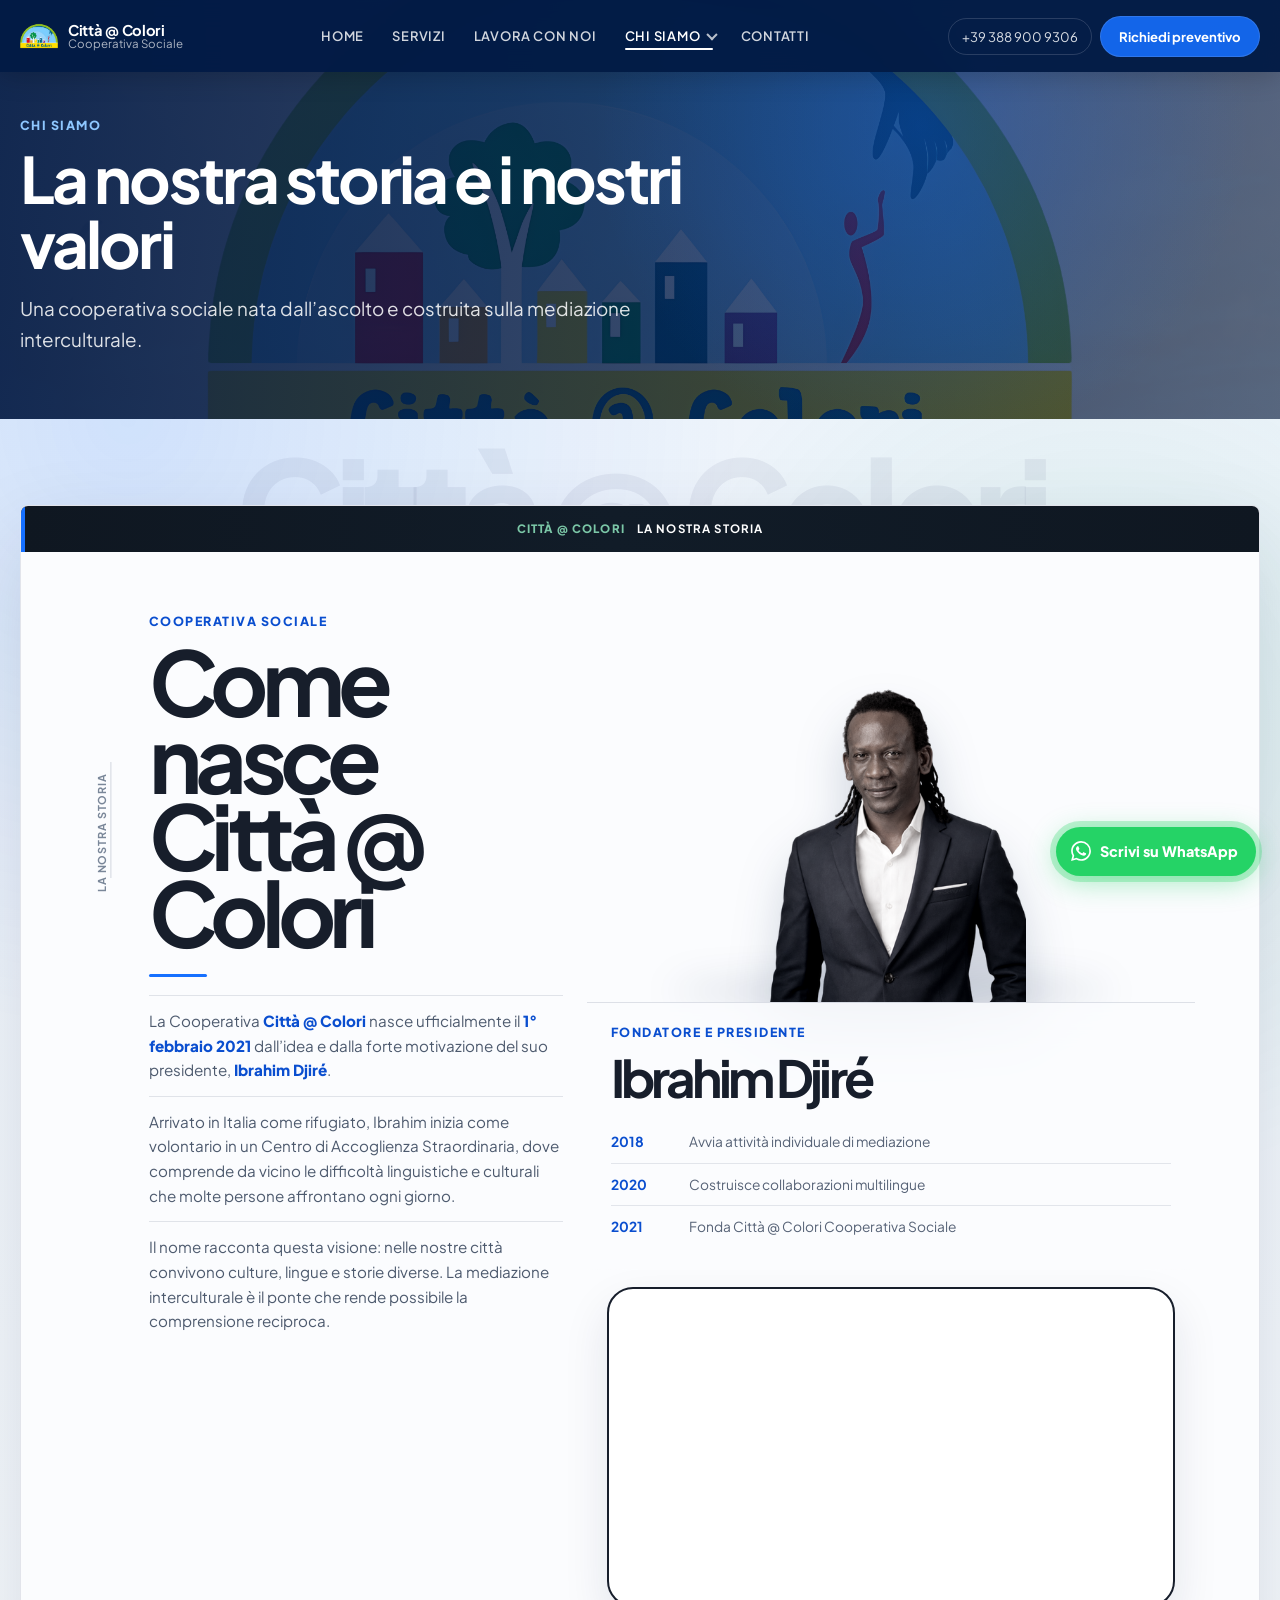
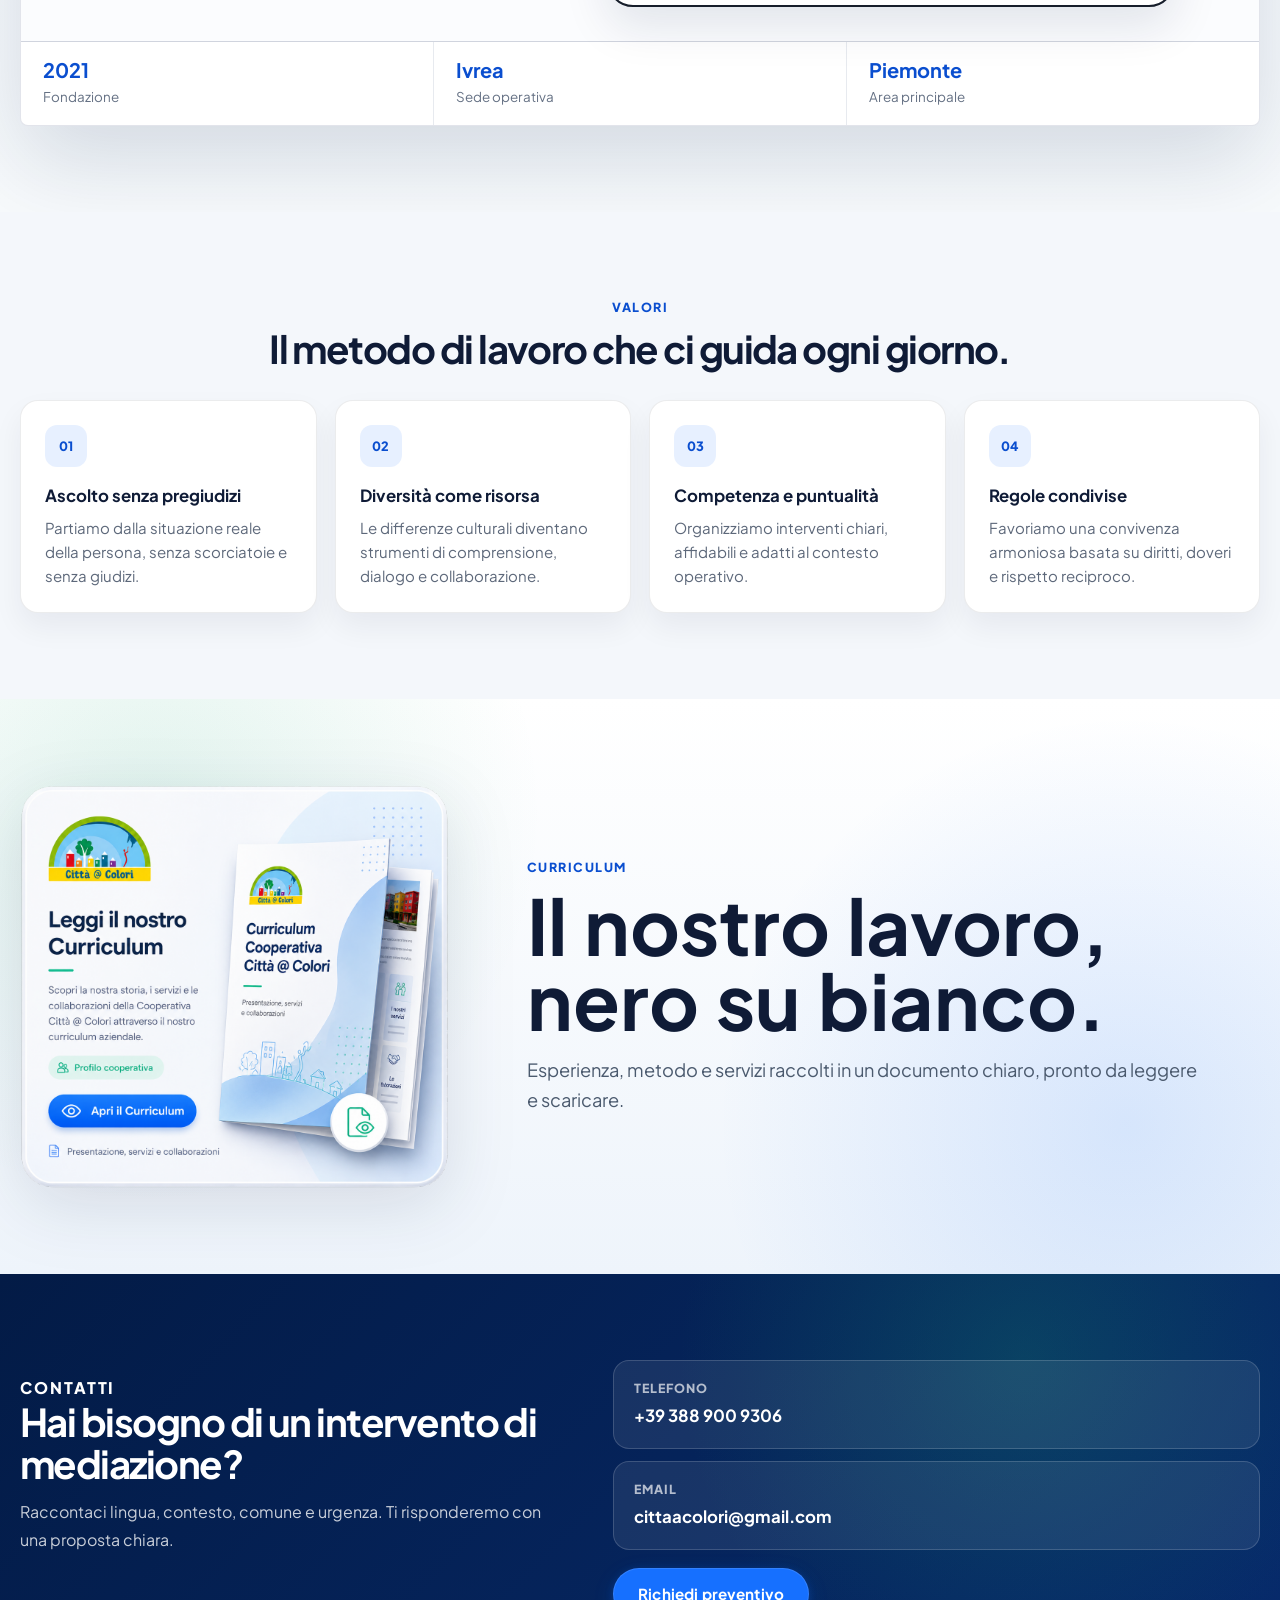
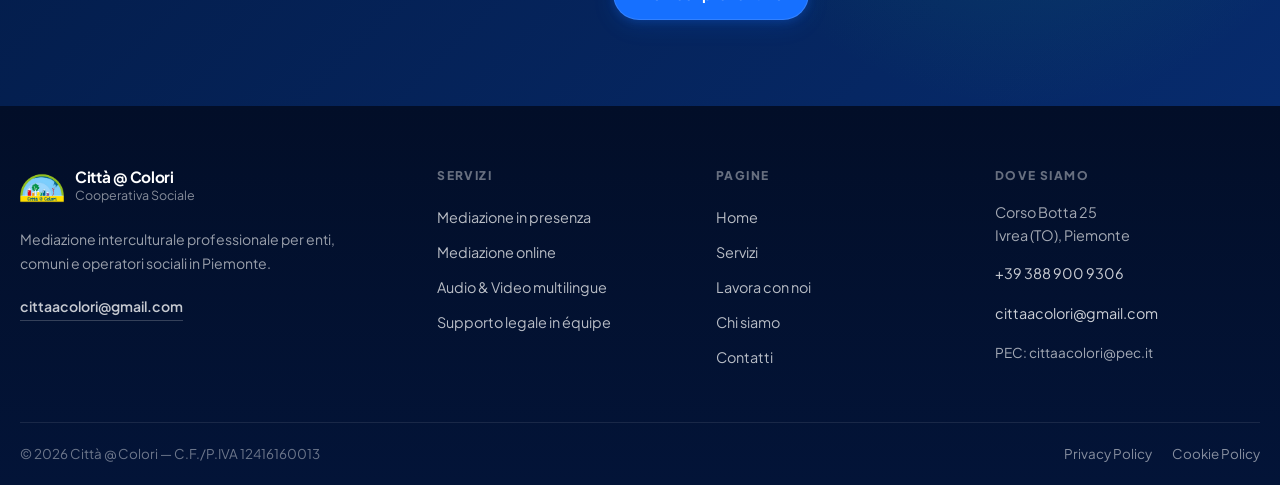
==== commit 6708ce69: "Add SVG assets for download and view CV functionality - Added downloadCV.svg for downloading CVs. - " ====
--- a/chi-siamo.html
+++ b/chi-siamo.html
@@ -66,7 +66,7 @@
   </header>
 
   <main class="chiMain">
-    <section class="chiPortfolioStory" aria-labelledby="story-title">
+    <section class="chiPortfolioStory" id="storia" aria-labelledby="story-title">
       <div class="site-shell">
         <div class="chiPortfolioFrame">
           <div class="chiPortfolioTop" aria-hidden="true">
@@ -111,6 +111,15 @@
                   <li><strong>2021</strong><span>Fonda Città @ Colori Cooperativa Sociale</span></li>
                 </ul>
               </div>
+              <div class="chiPortfolioVideo">
+                <iframe
+                  src="https://www.canva.com/design/DAHNCfWMkv8/10FAr3P_9lcx356GPojgdw/watch?embed"
+                  title="Video Citt&agrave; @ Colori"
+                  loading="lazy"
+                  allowfullscreen="allowfullscreen"
+                  allow="fullscreen">
+                </iframe>
+              </div>
             </div>
           </div>
 
@@ -123,7 +132,7 @@
       </div>
     </section>
 
-    <section class="chiSection chiValuesSection" aria-labelledby="values-title">
+    <section class="chiSection chiValuesSection" id="valori" aria-labelledby="values-title">
       <div class="site-shell">
         <div class="chiSectionHead chiSectionHead-center">
           <p class="chiKicker">Valori</p>
@@ -155,6 +164,31 @@
       </div>
     </section>
 
+    <section class="chiSection chiCvSection" id="curriculum" aria-labelledby="cv-title">
+      <div class="site-shell">
+        <div class="chiCvLayout">
+          <div class="chiCvActions" aria-label="Azioni curriculum">
+            <button class="chiCvCard chiCvCard-view" type="button" data-cv-open aria-haspopup="dialog" aria-label="Vedi il nostro curriculum">
+              <img src="assets/img/viewCV.svg" alt="" loading="lazy" />
+            </button>
+          </div>
+
+          <div class="chiCvStatement">
+            <p class="chiKicker">Curriculum</p>
+            <h2 id="cv-title" class="chiCvWaveTitle" aria-label="Il nostro lavoro, nero su bianco.">
+              <span style="--wave-i:0">Il</span>
+              <span style="--wave-i:1">nostro</span>
+              <span style="--wave-i:2">lavoro,</span>
+              <span style="--wave-i:3">nero</span>
+              <span style="--wave-i:4">su</span>
+              <span style="--wave-i:5">bianco.</span>
+            </h2>
+            <p>Esperienza, metodo e servizi raccolti in un documento chiaro, pronto da leggere e scaricare.</p>
+          </div>
+        </div>
+      </div>
+    </section>
+
     <section class="chiSection chiContactSection" aria-labelledby="contact-title">
       <div class="site-shell">
         <div class="chiContactGrid">
@@ -179,6 +213,26 @@
     </section>
   </main>
 
+  <div class="chiCvViewer" id="chiCvViewer" role="dialog" aria-modal="true" aria-labelledby="chiCvViewerTitle" hidden>
+    <div class="chiCvViewerBackdrop" data-cv-close aria-hidden="true"></div>
+    <div class="chiCvViewerPanel" role="document">
+      <h2 class="srOnly" id="chiCvViewerTitle">curriculum CITTA @ COLORI aggiornato</h2>
+      <button class="chiCvViewerClose" type="button" data-cv-close aria-label="Chiudi viewer curriculum">×</button>
+
+      <div class="chiCvViewerFrameWrap">
+        <iframe
+          id="chiCvFrame"
+          class="chiCvViewerFrame"
+          src="about:blank"
+          title="Curriculum Citt&agrave; @ Colori">
+        </iframe>
+        <p class="chiCvViewerFallback">
+          Se l'anteprima non si apre, usa il pulsante di download nella barra.
+        </p>
+      </div>
+    </div>
+  </div>
+
   <div class="waFloat">
     <div class="waFloat-ring" aria-hidden="true"></div>
     <a class="waFloat-btn" target="_blank" rel="noopener"
@@ -241,6 +295,61 @@
   <script src="app.js" defer></script>
   <script>
     document.getElementById('yearChi').textContent = new Date().getFullYear();
+
+    (() => {
+      const viewer = document.getElementById('chiCvViewer');
+      const openButton = document.querySelector('[data-cv-open]');
+      const closeControls = document.querySelectorAll('[data-cv-close]');
+      const frame = document.getElementById('chiCvFrame');
+      if (!viewer || !openButton || !closeControls.length || !frame) return;
+
+      const panel = viewer.querySelector('.chiCvViewerPanel');
+      const cvPdfUrl = 'assets/img/curriculum%20CITTA%20%40%20COLORI%20aggiornato%20.pdf';
+      let lastFocus = null;
+
+      function openViewer() {
+        lastFocus = document.activeElement;
+        frame.src = `${cvPdfUrl}#view=FitH`;
+        viewer.hidden = false;
+        document.body.classList.add('chiCvViewer-open');
+        requestAnimationFrame(() => {
+          viewer.classList.add('is-open');
+          const closeButton = viewer.querySelector('button[data-cv-close]');
+          if (closeButton) closeButton.focus();
+        });
+      }
+
+      function closeViewer() {
+        viewer.classList.remove('is-open');
+        document.body.classList.remove('chiCvViewer-open');
+        window.setTimeout(() => {
+          viewer.hidden = true;
+          if (lastFocus && typeof lastFocus.focus === 'function') lastFocus.focus();
+        }, 220);
+      }
+
+      openButton.addEventListener('click', openViewer);
+      closeControls.forEach(control => control.addEventListener('click', closeViewer));
+
+      viewer.addEventListener('keydown', (event) => {
+        if (event.key === 'Escape') closeViewer();
+        if (event.key !== 'Tab' || !panel) return;
+
+        const focusable = panel.querySelectorAll('a[href], button:not([disabled]), iframe');
+        if (!focusable.length) return;
+        const first = focusable[0];
+        const last = focusable[focusable.length - 1];
+
+        if (event.shiftKey && document.activeElement === first) {
+          event.preventDefault();
+          last.focus();
+        } else if (!event.shiftKey && document.activeElement === last) {
+          event.preventDefault();
+          first.focus();
+        }
+      });
+    })();
+
   </script>
 </body>
 
--- a/styles.css
+++ b/styles.css
@@ -2263,6 +2263,7 @@
 .chiIntroSection,
 .chiValuesSection{
   background:#f4f7fb;
+  scroll-margin-top:96px;
 }
 .chiStorySection,
 .chiFounderSection{
@@ -2478,6 +2479,328 @@
   font-weight:700;
   line-height:1.55;
 }
+.chiCvSection{
+  position:relative;
+  overflow:hidden;
+  scroll-margin-top:96px;
+  background:
+    radial-gradient(circle at 12% 20%, rgba(23,166,115,.12), transparent 32%),
+    radial-gradient(circle at 88% 74%, rgba(22,112,255,.13), transparent 34%),
+    linear-gradient(180deg, #ffffff 0%, #eef4fb 100%);
+}
+.chiCvLayout{
+  display:grid;
+  grid-template-columns:minmax(260px, 430px) minmax(0, 1fr);
+  gap:clamp(28px, 6vw, 84px);
+  align-items:center;
+}
+.chiCvActions{
+  width:100%;
+}
+.chiCvCard{
+  min-width:0;
+  width:100%;
+  display:block;
+  padding:0;
+  border:0;
+  border-radius:12px;
+  background:transparent;
+  cursor:pointer;
+  font:inherit;
+  line-height:0;
+  transition:transform .22s ease, filter .22s ease;
+}
+.chiCvCard:hover,
+.chiCvCard:focus-visible{
+  transform:translateY(-4px);
+  outline:none;
+}
+.chiCvCard img{
+  width:100%;
+  height:auto;
+  display:block;
+  border-radius:12px;
+  filter:drop-shadow(0 18px 34px rgba(8,25,56,.12));
+  transition:filter .22s ease;
+}
+.chiCvCard-view:hover img,
+.chiCvCard-view:focus-visible img{
+  filter:
+    drop-shadow(0 18px 34px rgba(8,25,56,.14))
+    drop-shadow(0 0 22px rgba(22,112,255,.34));
+}
+.chiCvStatement{
+  max-width:680px;
+}
+.chiCvStatement h2{
+  margin:0;
+  color:#0f1b36;
+  font-size:clamp(2.35rem, 6vw, 5.45rem);
+  line-height:.96;
+  letter-spacing:0;
+}
+.chiCvWaveTitle{
+  display:flex;
+  flex-wrap:wrap;
+  column-gap:.22em;
+  row-gap:.02em;
+}
+.chiCvWaveTitle span{
+  display:inline-block;
+  transform-origin:50% 78%;
+  animation:
+    chiSoftWave calc(5.8s + (var(--wave-i) * .37s)) cubic-bezier(.45,0,.22,1) infinite,
+    chiSoftGlow calc(7.4s + (var(--wave-i) * .29s)) ease-in-out infinite;
+  animation-delay:calc(var(--wave-i) * -.48s), calc(var(--wave-i) * -.71s);
+  will-change:transform, filter;
+}
+.chiCvWaveTitle span:nth-child(2n){
+  animation-name:chiSoftWaveAlt, chiSoftGlow;
+}
+.chiCvWaveTitle span:nth-child(3n){
+  animation-duration:6.9s, 8.6s;
+}
+@keyframes chiSoftWave{
+  0%, 100%{ transform:translateY(0) rotate(0deg); }
+  18%{ transform:translateY(-.055em) rotate(-.35deg); }
+  42%{ transform:translateY(.018em) rotate(.16deg); }
+  68%{ transform:translateY(-.032em) rotate(.24deg); }
+}
+@keyframes chiSoftWaveAlt{
+  0%, 100%{ transform:translateY(0) rotate(0deg); }
+  24%{ transform:translateY(.025em) rotate(.22deg); }
+  52%{ transform:translateY(-.065em) rotate(-.24deg); }
+  78%{ transform:translateY(.012em) rotate(.12deg); }
+}
+@keyframes chiSoftGlow{
+  0%, 100%{ filter:drop-shadow(0 0 0 rgba(22,112,255,0)); }
+  45%{ filter:drop-shadow(0 .08em .18em rgba(22,112,255,.10)); }
+}
+.chiCvStatement p:not(.chiKicker){
+  max-width:56ch;
+  margin:18px 0 0;
+  color:#4b5a6e;
+  font-size:clamp(1rem, 1.5vw, 1.14rem);
+  line-height:1.65;
+}
+.chiCvViewer-open{
+  overflow:hidden;
+}
+.chiCvViewer{
+  position:fixed;
+  inset:0;
+  z-index:1200;
+  display:grid;
+  place-items:center;
+  padding:clamp(12px, 2vw, 24px);
+}
+.chiCvViewer[hidden]{
+  display:none;
+}
+.chiCvViewerBackdrop{
+  position:absolute;
+  inset:0;
+  background:rgba(2,12,38,.74);
+  backdrop-filter:blur(10px);
+  -webkit-backdrop-filter:blur(10px);
+  opacity:0;
+  transition:opacity .22s ease;
+}
+.chiCvViewerPanel{
+  position:relative;
+  z-index:1;
+  width:min(1120px, 100%);
+  height:min(88vh, 860px);
+  display:grid;
+  grid-template-rows:1fr;
+  overflow:visible;
+  border:1px solid rgba(255,255,255,.18);
+  border-radius:8px;
+  background:#f8fbff;
+  box-shadow:0 36px 100px rgba(0,8,28,.46);
+  opacity:0;
+  transform:translateY(18px) scale(.985);
+  transition:opacity .22s ease, transform .22s ease;
+}
+.chiCvViewer.is-open .chiCvViewerBackdrop{
+  opacity:1;
+}
+.chiCvViewer.is-open .chiCvViewerPanel{
+  opacity:1;
+  transform:translateY(0) scale(1);
+}
+.chiCvViewerClose{
+  position:absolute;
+  top:0;
+  right:0;
+  z-index:4;
+  width:42px;
+  height:42px;
+  display:inline-flex;
+  align-items:center;
+  justify-content:center;
+  border:1px solid rgba(255,255,255,.28);
+  border-radius:999px;
+  color:#fff;
+  background:rgba(3,27,70,.92);
+  box-shadow:0 10px 28px rgba(0,8,28,.34);
+  font:inherit;
+  font-size:1.45rem;
+  line-height:1;
+  cursor:pointer;
+  transform:translate(45%, -45%);
+  transition:background .18s ease, transform .18s ease;
+}
+.chiCvViewerClose:hover,
+.chiCvViewerClose:focus-visible{
+  background:#1670ff;
+  outline:none;
+  transform:translate(45%, -45%) scale(1.04);
+}
+.chiCvViewerHead{
+  min-height:58px;
+  display:grid;
+  grid-template-columns:minmax(210px, 1fr) auto minmax(132px, 1fr);
+  align-items:center;
+  gap:14px;
+  padding:9px 14px;
+  color:#fff;
+  background:linear-gradient(90deg, #252a31, #1d2229);
+  border-top:4px solid #1670ff;
+  box-shadow:0 1px 0 rgba(255,255,255,.08) inset;
+}
+.chiCvViewerBrand,
+.chiCvViewerControls,
+.chiCvViewerActions{
+  min-width:0;
+  display:flex;
+  align-items:center;
+}
+.chiCvViewerBrand{
+  gap:12px;
+}
+.chiCvViewerHead h2{
+  margin:0;
+  color:#fff;
+  overflow:hidden;
+  text-overflow:ellipsis;
+  white-space:nowrap;
+  font-size:.92rem;
+  font-weight:800;
+  line-height:1;
+  letter-spacing:0;
+}
+.chiCvMenuMark{
+  width:34px;
+  height:34px;
+  display:inline-flex;
+  align-items:center;
+  justify-content:center;
+  flex:0 0 auto;
+}
+.chiCvMenuIcon,
+.chiCvMenuIcon::before,
+.chiCvMenuIcon::after{
+  display:block;
+  width:14px;
+  height:2px;
+  border-radius:999px;
+  background:rgba(255,255,255,.86);
+}
+.chiCvMenuIcon{
+  position:relative;
+}
+.chiCvMenuIcon::before,
+.chiCvMenuIcon::after{
+  content:"";
+  position:absolute;
+  left:0;
+}
+.chiCvMenuIcon::before{
+  top:-5px;
+}
+.chiCvMenuIcon::after{
+  top:5px;
+}
+.chiCvViewerActions{
+  justify-content:flex-end;
+}
+.chiCvViewerControls{
+  justify-content:center;
+  gap:6px;
+}
+.chiCvIconBtn{
+  width:34px;
+  height:34px;
+  display:inline-flex;
+  align-items:center;
+  justify-content:center;
+  border:0;
+  border-radius:6px;
+  color:#fff;
+  background:transparent;
+  font:inherit;
+  font-size:1.05rem;
+  font-weight:800;
+  line-height:1;
+  cursor:pointer;
+  transition:background .18s ease, color .18s ease;
+}
+.chiCvIconBtn:hover,
+.chiCvIconBtn:focus-visible{
+  background:rgba(255,255,255,.16);
+  outline:none;
+}
+.chiCvPageStatus,
+.chiCvZoomStatus{
+  min-height:30px;
+  display:inline-flex;
+  align-items:center;
+  justify-content:center;
+  padding:0 8px;
+  border-radius:4px;
+  color:#fff;
+  background:rgba(0,0,0,.28);
+  font-size:.84rem;
+  font-weight:800;
+  line-height:1;
+  white-space:nowrap;
+}
+.chiCvPageStatus strong{
+  color:#fff;
+}
+.chiCvDivider{
+  width:1px;
+  height:28px;
+  margin:0 4px;
+  background:rgba(255,255,255,.18);
+}
+.chiCvViewerFrameWrap{
+  position:relative;
+  min-height:0;
+  display:grid;
+  grid-template-rows:1fr auto;
+  overflow:hidden;
+  border-radius:8px;
+  background:
+    radial-gradient(circle at 50% 0%, rgba(22,112,255,.10), transparent 36%),
+    #e9eff8;
+}
+.chiCvViewerFrame{
+  width:100%;
+  height:100%;
+  border:0;
+  background:#fff;
+}
+.chiCvViewerFallback{
+  margin:0;
+  padding:9px 16px;
+  color:#566276;
+  background:#fff;
+  border-top:1px solid rgba(10,18,34,.08);
+  font-size:.82rem;
+  line-height:1.4;
+}
 .chiContactSection{
   color:#fff;
   background:
@@ -2550,6 +2873,28 @@
   .chiFounderPhoto img{
     max-height:370px;
   }
+  .chiCvLayout{
+    grid-template-columns:1fr;
+  }
+  .chiCvActions{
+    max-width:390px;
+  }
+  .chiCvViewerHead{
+    grid-template-columns:1fr auto;
+    grid-template-areas:
+      "brand actions"
+      "controls controls";
+    gap:8px 10px;
+  }
+  .chiCvViewerBrand{
+    grid-area:brand;
+  }
+  .chiCvViewerControls{
+    grid-area:controls;
+  }
+  .chiCvViewerActions{
+    grid-area:actions;
+  }
 }
 
 @media (max-width: 560px){
@@ -2582,6 +2927,72 @@
   .chiFounderPhoto img{
     width:min(92%, 320px);
     max-height:320px;
+  }
+  .chiCvSection{
+    padding:44px 0;
+  }
+  .chiCvActions{
+    max-width:335px;
+  }
+  .chiCvStatement h2{
+    font-size:clamp(2.25rem, 13vw, 3.65rem);
+  }
+  .chiCvViewer{
+    padding:8px;
+  }
+  .chiCvViewerPanel{
+    height:calc(100vh - 16px);
+    border-radius:8px;
+  }
+  .chiCvViewerClose{
+    top:8px;
+    right:8px;
+    width:38px;
+    height:38px;
+    font-size:1.25rem;
+    transform:none;
+  }
+  .chiCvViewerClose:hover,
+  .chiCvViewerClose:focus-visible{
+    transform:none;
+  }
+  .chiCvViewerHead{
+    padding:8px;
+  }
+  .chiCvViewerBrand h2{
+    font-size:.78rem;
+  }
+  .chiCvMenuMark{
+    width:28px;
+    height:30px;
+  }
+  .chiCvViewerControls{
+    justify-content:space-between;
+    gap:3px;
+  }
+  .chiCvViewerActions{
+    gap:6px;
+  }
+  .chiCvIconBtn{
+    width:31px;
+    height:31px;
+    font-size:.94rem;
+  }
+  .chiCvPageStatus,
+  .chiCvZoomStatus{
+    min-height:28px;
+    padding:0 6px;
+    font-size:.76rem;
+  }
+  .chiCvDivider{
+    height:24px;
+    margin:0 1px;
+  }
+}
+
+@media (prefers-reduced-motion: reduce){
+  .chiCvWaveTitle span{
+    animation:none;
   }
 }
 
@@ -2592,6 +3003,7 @@
   position:relative;
   padding:clamp(48px, 7vw, 86px) 0;
   overflow:hidden;
+  scroll-margin-top:96px;
   background:
     radial-gradient(circle at 86% 22%, rgba(23,166,115,.10), transparent 30%),
     radial-gradient(circle at 10% 0%, rgba(22,112,255,.14), transparent 34%),
@@ -2820,6 +3232,60 @@
   color:#657184;
   font-size:.84rem;
 }
+.chiPortfolioFrame{
+  min-height:auto;
+}
+.chiPortfolioGrid{
+  min-height:auto;
+  align-items:start;
+  padding-bottom:34px;
+}
+.chiPortfolioFounder{
+  display:grid;
+  grid-template-rows:minmax(300px, 390px) auto auto;
+  gap:0;
+  min-height:auto;
+}
+.chiPortfolioPortrait{
+  position:relative;
+  inset:auto;
+  min-height:0;
+  height:100%;
+  align-items:flex-end;
+}
+.chiPortfolioPortrait img{
+  width:min(100%, 440px);
+  max-height:360px;
+}
+.chiPortfolioPortrait span{
+  display:none;
+}
+.chiPortfolioBio{
+  position:relative;
+  left:auto;
+  right:auto;
+  bottom:auto;
+  padding:20px 24px 22px;
+  box-shadow:none;
+}
+.chiPortfolioVideo{
+  position:relative;
+  overflow:hidden;
+  aspect-ratio:16 / 9;
+  margin:18px 20px 0;
+  border:2px solid #171e2b;
+  border-radius:26px;
+  background:#fff;
+  box-shadow:0 20px 46px rgba(3,27,70,.10);
+}
+.chiPortfolioVideo iframe{
+  position:absolute;
+  inset:0;
+  width:100%;
+  height:100%;
+  border:0;
+  display:block;
+}
 
 @media (max-width: 980px){
   .chiPortfolioFrame{
@@ -2828,7 +3294,7 @@
   .chiPortfolioGrid{
     grid-template-columns:1fr;
     min-height:auto;
-    padding:44px 28px 0;
+    padding:44px 28px 30px;
   }
   .chiPortfolioCopy{
     max-width:100%;
@@ -2852,10 +3318,10 @@
     max-width:720px;
   }
   .chiPortfolioFounder{
-    min-height:600px;
+    min-height:auto;
   }
   .chiPortfolioPortrait{
-    inset:0 0 158px;
+    inset:auto;
   }
 }
 
@@ -2873,7 +3339,7 @@
     font-size:.62rem;
   }
   .chiPortfolioGrid{
-    padding:30px 18px 0;
+    padding:30px 18px 24px;
   }
   .chiPortfolioCopy h2{
     font-size:clamp(3rem, 17vw, 4.75rem);
@@ -2883,18 +3349,18 @@
     line-height:1.55;
   }
   .chiPortfolioFounder{
-    min-height:560px;
+    grid-template-rows:minmax(240px, 320px) auto auto;
+    min-height:auto;
   }
   .chiPortfolioPortrait{
-    inset:0 -54px 164px;
+    inset:auto;
   }
   .chiPortfolioPortrait img{
-    width:min(100%, 420px);
-    max-height:390px;
+    width:min(100%, 340px);
+    max-height:300px;
   }
   .chiPortfolioPortrait span{
-    right:36px;
-    font-size:4.4rem;
+    display:none;
   }
   .chiPortfolioBio{
     padding:20px 18px 22px;
@@ -2907,8 +3373,9 @@
     gap:10px;
     font-size:.8rem;
   }
-  .chiPortfolioStats{
-    grid-template-columns:1fr;
+  .chiPortfolioVideo{
+    margin:16px 0 0;
+    border-radius:18px;
   }
 }
 
@@ -4135,6 +4602,256 @@
   text-align:center;
 }
 
+/* --- Lavora con noi: glass section over cand.jpg --- */
+.joinPageMain{
+  background:#07152a;
+}
+.joinGlassSection{
+  position:relative;
+  isolation:isolate;
+  overflow:hidden;
+  padding:clamp(34px, 5vw, 58px) 0;
+  background:url("assets/img/cand.jpg") center/cover no-repeat;
+}
+.joinGlassSection::before{
+  content:"";
+  position:absolute;
+  inset:0;
+  z-index:-1;
+  background:linear-gradient(120deg, rgba(238,246,255,.30), rgba(255,255,255,.12));
+  pointer-events:none;
+}
+.joinGlassSection .joinLayout{
+  padding:0;
+  position:relative;
+}
+.joinSectionHead{
+  max-width:780px;
+  margin:0 0 clamp(20px, 3vw, 32px);
+  color:#0b1830;
+}
+.joinSectionHead .sectionEyebrow{
+  color:#0a4ecf;
+}
+.joinSectionHead h2{
+  margin:0;
+  color:#0b1830;
+  font-size:clamp(2rem, 4vw, 3.65rem);
+  line-height:1;
+  letter-spacing:0;
+}
+.joinSectionHead p{
+  max-width:64ch;
+  margin:12px 0 0;
+  color:#1a2f5e;
+  font-size:clamp(1rem, 1.35vw, 1.14rem);
+  line-height:1.6;
+}
+.joinGlassSection .joinCard,
+.joinGlassSection .sideBox{
+  border:1px solid rgba(255,255,255,.62);
+  background:
+    linear-gradient(145deg, rgba(255,255,255,.76), rgba(255,255,255,.44));
+  box-shadow:
+    0 26px 70px rgba(5,18,50,.22),
+    inset 0 1px 0 rgba(255,255,255,.72),
+    inset 0 -1px 0 rgba(255,255,255,.22);
+  backdrop-filter:blur(26px) saturate(160%);
+  -webkit-backdrop-filter:blur(26px) saturate(160%);
+}
+.joinGlassSection .joinCard{
+  border-radius:26px;
+}
+.joinGlassSection .sideBox{
+  border-radius:22px;
+  background:
+    linear-gradient(145deg, rgba(255,255,255,.74), rgba(255,255,255,.42));
+}
+.joinGlassSection .contactHead h2,
+.joinGlassSection .sideBox h3{
+  color:#0b1830;
+  text-shadow:0 1px 0 rgba(255,255,255,.34);
+}
+.joinGlassSection .contactHead p,
+.joinGlassSection .joinFormFooter small,
+.joinGlassSection .joinNoteBox p{
+  color:#1f3150;
+}
+.joinGlassSection .waForm label span{
+  color:#1b2a44;
+}
+.joinGlassSection .waForm input,
+.joinGlassSection .waForm select,
+.joinGlassSection .waForm textarea{
+  border:1px solid rgba(255,255,255,.68);
+  background:rgba(255,255,255,.62);
+  box-shadow:
+    inset 0 1px 0 rgba(255,255,255,.72),
+    0 8px 22px rgba(8,25,56,.06);
+  backdrop-filter:blur(14px) saturate(140%);
+  -webkit-backdrop-filter:blur(14px) saturate(140%);
+}
+.joinGlassSection .waForm input:focus,
+.joinGlassSection .waForm select:focus,
+.joinGlassSection .waForm textarea:focus{
+  border-color:rgba(22,112,255,.48);
+  background:rgba(255,255,255,.56);
+  box-shadow:
+    0 0 0 4px rgba(22,112,255,.13),
+    inset 0 1px 0 rgba(255,255,255,.76);
+}
+.joinGlassSection .joinNoteBox{
+  border:1px solid rgba(255,255,255,.62);
+  background:rgba(255,255,255,.54);
+  box-shadow:inset 0 1px 0 rgba(255,255,255,.58);
+  backdrop-filter:blur(12px) saturate(140%);
+  -webkit-backdrop-filter:blur(12px) saturate(140%);
+}
+.joinGlassSection .joinRolePill,
+.joinGlassSection .joinValueItem,
+.joinGlassSection .sideLine-icon{
+  border-color:rgba(255,255,255,.62);
+  background:rgba(255,255,255,.58);
+  box-shadow:inset 0 1px 0 rgba(255,255,255,.58);
+  backdrop-filter:blur(12px) saturate(140%);
+  -webkit-backdrop-filter:blur(12px) saturate(140%);
+}
+.joinGlassSection .joinRolePill{
+  color:#0b4aa8;
+}
+.joinGlassSection .joinValueItem{
+  color:#17315d;
+}
+.joinGlassSection .sideLine{
+  border-top-color:rgba(255,255,255,.32);
+}
+.joinGlassSection .sideLine:first-of-type{
+  border-top:0;
+}
+.joinContactLine{
+  align-items:center;
+}
+.joinContactLine > div:last-child{
+  display:grid;
+  gap:2px;
+  justify-items:end;
+  margin-left:auto;
+  min-width:0;
+}
+.joinContactLine span{
+  color:#405069;
+  font-size:.76rem;
+  font-weight:800;
+  letter-spacing:.08em;
+  text-transform:uppercase;
+}
+.joinGlassSection .sideLine-val,
+.joinGlassSection .sideLine-val-blue{
+  color:#0f1b36;
+  font-weight:700;
+  font-size:.94rem;
+  text-decoration:none;
+}
+.joinGlassSection .sideLine-val:hover,
+.joinGlassSection .sideLine-val:focus-visible,
+.joinGlassSection .sideLine-val-blue:hover,
+.joinGlassSection .sideLine-val-blue:focus-visible{
+  color:#1670ff;
+  text-decoration:none;
+}
+.joinGlassSection .btnJobSubmit{
+  min-width:min(100%, 280px);
+  min-height:54px;
+  justify-content:center;
+  padding:16px 34px;
+  font-size:1.02rem;
+  background:linear-gradient(135deg, rgba(22,112,255,.96), rgba(15,86,197,.92));
+  box-shadow:
+    0 12px 30px rgba(22,112,255,.30),
+    inset 0 1px 0 rgba(255,255,255,.36);
+}
+.joinGlassSection .btnJobSubmit svg{
+  fill:none;
+  stroke:currentColor;
+  stroke-width:2;
+  stroke-linecap:round;
+  stroke-linejoin:round;
+}
+.joinFormFooter{
+  display:grid;
+  gap:12px;
+  margin-top:6px;
+}
+.joinFormFooter small{
+  display:block;
+  max-width:58ch;
+  font-size:.84rem;
+  font-weight:700;
+  line-height:1.55;
+}
+.joinPrivacyCheck{
+  display:grid !important;
+  grid-template-columns:auto 1fr;
+  align-items:start;
+  gap:10px 12px !important;
+  margin-top:4px;
+  padding:13px 14px;
+  border:1px solid rgba(255,255,255,.58);
+  border-radius:14px;
+  background:rgba(255,255,255,.46);
+  backdrop-filter:blur(12px) saturate(140%);
+  -webkit-backdrop-filter:blur(12px) saturate(140%);
+}
+.joinPrivacyCheck input{
+  width:18px !important;
+  height:18px !important;
+  min-height:18px !important;
+  margin:2px 0 0;
+  padding:0 !important;
+  border-radius:4px !important;
+  box-shadow:none !important;
+  accent-color:#1670ff;
+}
+.joinPrivacyCheck > span:not(.fsFieldErr){
+  color:#172844;
+  font-size:.88rem;
+  font-weight:700;
+  line-height:1.45;
+}
+.joinPrivacyCheck a{
+  color:#0a4ecf;
+  text-decoration:underline;
+  text-underline-offset:2px;
+}
+.joinPrivacyCheck .fsFieldErr{
+  grid-column:2;
+}
+.joinHelpBox ul{
+  display:grid;
+  gap:10px;
+  margin:0;
+  padding:0;
+  list-style:none;
+}
+.joinHelpBox li{
+  position:relative;
+  padding-left:20px;
+  color:#1a2f5e;
+  font-size:.9rem;
+  line-height:1.45;
+}
+.joinHelpBox li::before{
+  content:"";
+  position:absolute;
+  left:0;
+  top:.55em;
+  width:7px;
+  height:7px;
+  border-radius:999px;
+  background:#1670ff;
+  box-shadow:0 0 0 4px rgba(22,112,255,.12);
+}
+
 /* --- Prevent layout shift on reveal --- */
 .reveal{ will-change:opacity,transform; }
 
--- a/navbar.css
+++ b/navbar.css
@@ -87,6 +87,7 @@
 
 .siteNav-links li {
   display: flex;
+  position: relative;
 }
 
 .siteNav-links a {
@@ -128,6 +129,141 @@
 
 .siteNav-links a.active::after {
   transform: scaleX(1);
+}
+
+.siteNav-hasDropdown > a {
+  padding-right: 25px;
+}
+
+.siteNav-hasDropdown > a::before {
+  content: '';
+  position: absolute;
+  right: 10px;
+  top: 50%;
+  width: 6px;
+  height: 6px;
+  border-right: 2px solid currentColor;
+  border-bottom: 2px solid currentColor;
+  transform: translateY(-66%) rotate(45deg);
+  opacity: 0.72;
+  transition: transform 0.2s ease, opacity 0.2s ease;
+}
+
+.siteNav-hasDropdown:hover > a::before,
+.siteNav-hasDropdown:focus-within > a::before {
+  transform: translateY(-34%) rotate(225deg);
+  opacity: 1;
+}
+
+.siteNav-dropdown {
+  position: absolute;
+  top: calc(100% + 10px);
+  left: 50%;
+  z-index: 20;
+  min-width: 235px;
+  padding: 10px;
+  border: 1px solid rgba(255, 255, 255, 0.24);
+  border-radius: 12px;
+  background:
+    linear-gradient(145deg, rgba(255,255,255,.18), rgba(255,255,255,.06)),
+    rgba(3, 27, 70, 0.46);
+  box-shadow:
+    0 22px 54px rgba(0, 8, 28, 0.34),
+    inset 0 1px 0 rgba(255,255,255,.22);
+  backdrop-filter: blur(18px) saturate(155%);
+  -webkit-backdrop-filter: blur(18px) saturate(155%);
+  opacity: 0;
+  pointer-events: none;
+  transform: translateX(-50%) translateY(-10px) scale(.97);
+  transform-origin: top center;
+  transition: opacity 0.22s ease, transform 0.22s cubic-bezier(.22,.61,.36,1);
+}
+
+.siteNav.is-scrolled .siteNav-dropdown,
+.siteNav.is-solid .siteNav-dropdown,
+.siteNav:not(.is-scrolled):not(.is-solid) .siteNav-dropdown {
+  background:
+    linear-gradient(145deg, rgba(255,255,255,.18), rgba(255,255,255,.06)),
+    rgba(3, 27, 70, 0.46);
+  border-color:rgba(255,255,255,.24);
+  backdrop-filter: blur(18px) saturate(155%);
+  -webkit-backdrop-filter: blur(18px) saturate(155%);
+}
+
+.siteNav-dropdown::before {
+  content: '';
+  position: absolute;
+  left: 0;
+  right: 0;
+  top: -12px;
+  height: 12px;
+}
+
+.siteNav-hasDropdown:hover .siteNav-dropdown,
+.siteNav-hasDropdown:focus-within .siteNav-dropdown {
+  opacity: 1;
+  pointer-events: auto;
+  transform: translateX(-50%) translateY(0) scale(1);
+}
+
+.siteNav-dropdown a {
+  display:flex;
+  align-items:center;
+  gap:10px;
+  min-height:42px;
+  padding: 10px 12px;
+  border-radius: 8px;
+  color: rgba(255, 255, 255, 0.84);
+  font-size: 0.78rem;
+  font-weight: 700;
+  letter-spacing: 0.05em;
+  text-transform: uppercase;
+  opacity:0;
+  transform:translateY(7px);
+  transition:
+    opacity .24s ease,
+    transform .24s ease,
+    background 0.18s ease,
+    color 0.18s ease;
+}
+
+.siteNav-hasDropdown:hover .siteNav-dropdown a,
+.siteNav-hasDropdown:focus-within .siteNav-dropdown a{
+  opacity:1;
+  transform:translateY(0);
+}
+
+.siteNav-hasDropdown:hover .siteNav-dropdown a:nth-child(1),
+.siteNav-hasDropdown:focus-within .siteNav-dropdown a:nth-child(1){ transition-delay:.03s; }
+.siteNav-hasDropdown:hover .siteNav-dropdown a:nth-child(2),
+.siteNav-hasDropdown:focus-within .siteNav-dropdown a:nth-child(2){ transition-delay:.07s; }
+.siteNav-hasDropdown:hover .siteNav-dropdown a:nth-child(3),
+.siteNav-hasDropdown:focus-within .siteNav-dropdown a:nth-child(3){ transition-delay:.11s; }
+
+.siteNav-dropdown a span{
+  display:inline-flex;
+  align-items:center;
+  justify-content:center;
+  width:25px;
+  height:25px;
+  border-radius:7px;
+  color:#8ec7ff;
+  background:rgba(22,112,255,.16);
+  font-size:.64rem;
+  font-weight:900;
+  letter-spacing:.05em;
+}
+
+.siteNav-dropdown a::after,
+.siteNav-dropdown a::before {
+  display: none;
+}
+
+.siteNav-dropdown a:hover,
+.siteNav-dropdown a:focus-visible {
+  color: #fff;
+  background: rgba(255, 255, 255, 0.12);
+  outline: none;
 }
 
 /* ── Actions (phone + CTA) ── */
@@ -450,7 +586,11 @@
 .navOverlay.is-open .navOverlay-item:nth-child(2) { opacity: 1; transform: translateX(0); transition-delay: 0.20s; }
 .navOverlay.is-open .navOverlay-item:nth-child(3) { opacity: 1; transform: translateX(0); transition-delay: 0.26s; }
 .navOverlay.is-open .navOverlay-item:nth-child(4) { opacity: 1; transform: translateX(0); transition-delay: 0.32s; }
-.navOverlay.is-open .navOverlay-item:nth-child(5) { opacity: 1; transform: translateX(0); transition-delay: 0.38s; }
+.navOverlay.is-open .navOverlay-subItem { opacity: 1; transform: translateX(0); }
+.navOverlay.is-open .navOverlay-subItem:nth-child(5) { transition-delay: 0.36s; }
+.navOverlay.is-open .navOverlay-subItem:nth-child(6) { transition-delay: 0.40s; }
+.navOverlay.is-open .navOverlay-subItem:nth-child(7) { transition-delay: 0.44s; }
+.navOverlay.is-open .navOverlay-item:nth-child(8) { opacity: 1; transform: translateX(0); transition-delay: 0.50s; }
 
 /* Active left border */
 .navOverlay-item.active::before {
@@ -473,6 +613,41 @@
   color: #fff;
 }
 
+.navOverlay-subItem {
+  display: flex;
+  align-items: center;
+  gap: 9px;
+  min-height: 42px;
+  margin: -1px 20px 7px 72px;
+  padding: 10px 14px;
+  border-left: 2px solid rgba(22, 112, 255, 0.65);
+  border-radius: 0 9px 9px 0;
+  color: rgba(255, 255, 255, 0.66);
+  background: rgba(255, 255, 255, 0.04);
+  font-size: 0.86rem;
+  font-weight: 700;
+  text-decoration: none;
+  opacity: 0;
+  transform: translateX(28px);
+  transition:
+    opacity 0.38s ease,
+    transform 0.38s ease,
+    background 0.2s ease,
+    color 0.2s ease;
+}
+
+.navOverlay-subItem:hover {
+  color: #fff;
+  background: rgba(22, 112, 255, 0.16);
+}
+
+.navOverlay-subItem span {
+  color: rgba(100, 170, 255, 1);
+  font-size: .66rem;
+  font-weight: 800;
+  letter-spacing: .08em;
+}
+
 /* ── Item body (icon + number + label) ── */
 .navOverlay-item-body {
   display: flex;
